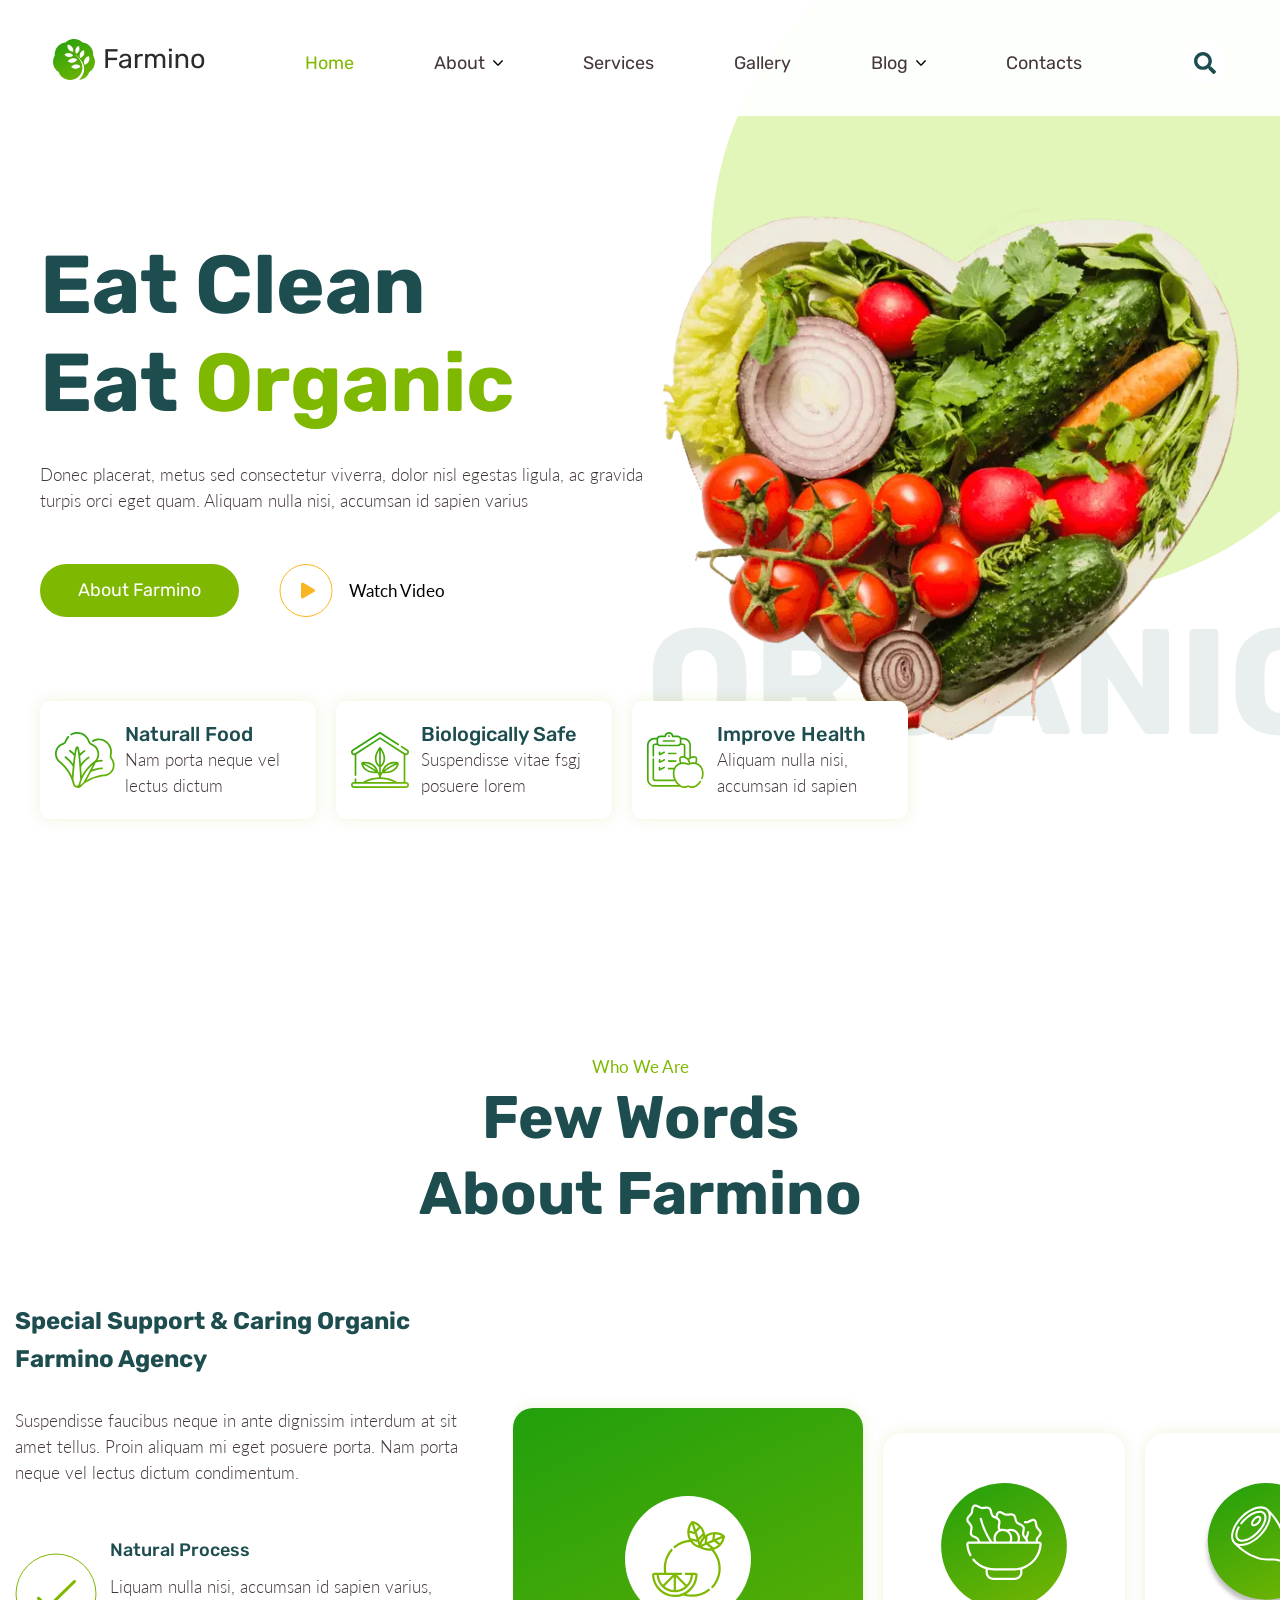
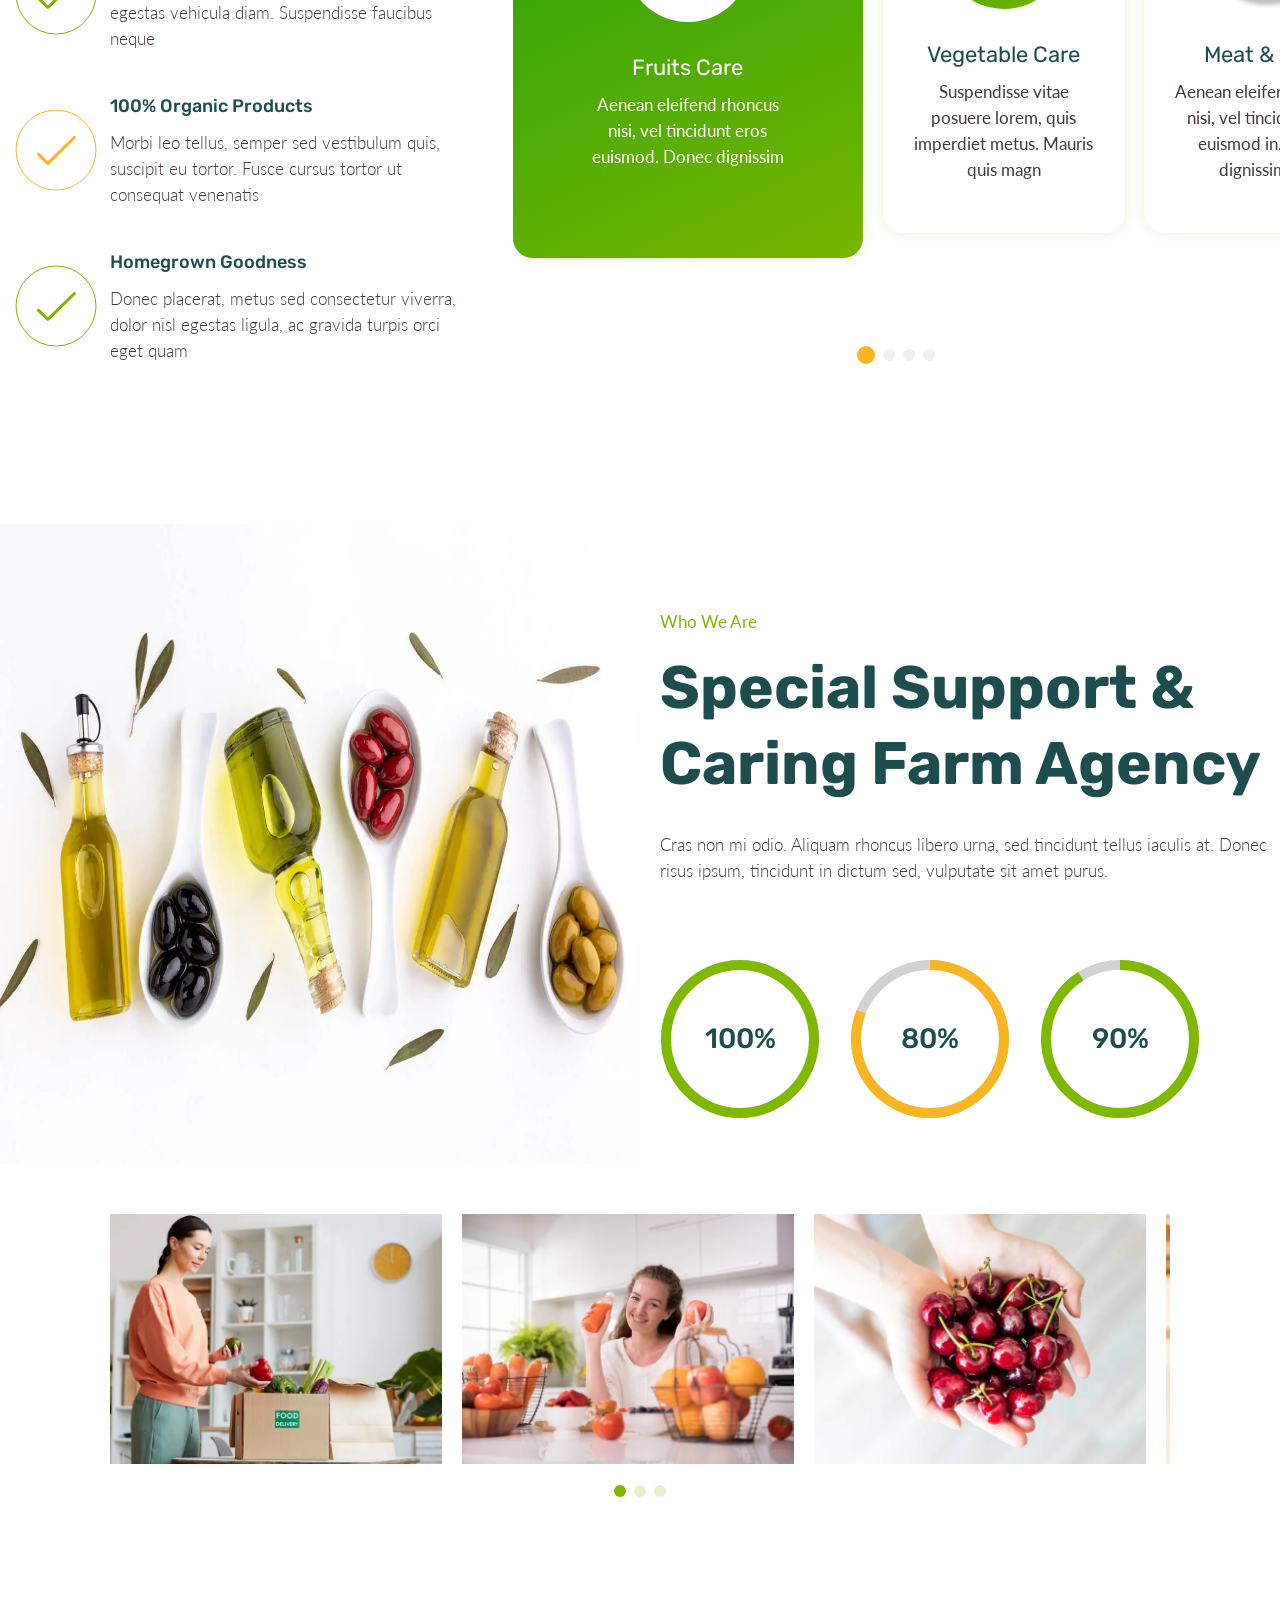
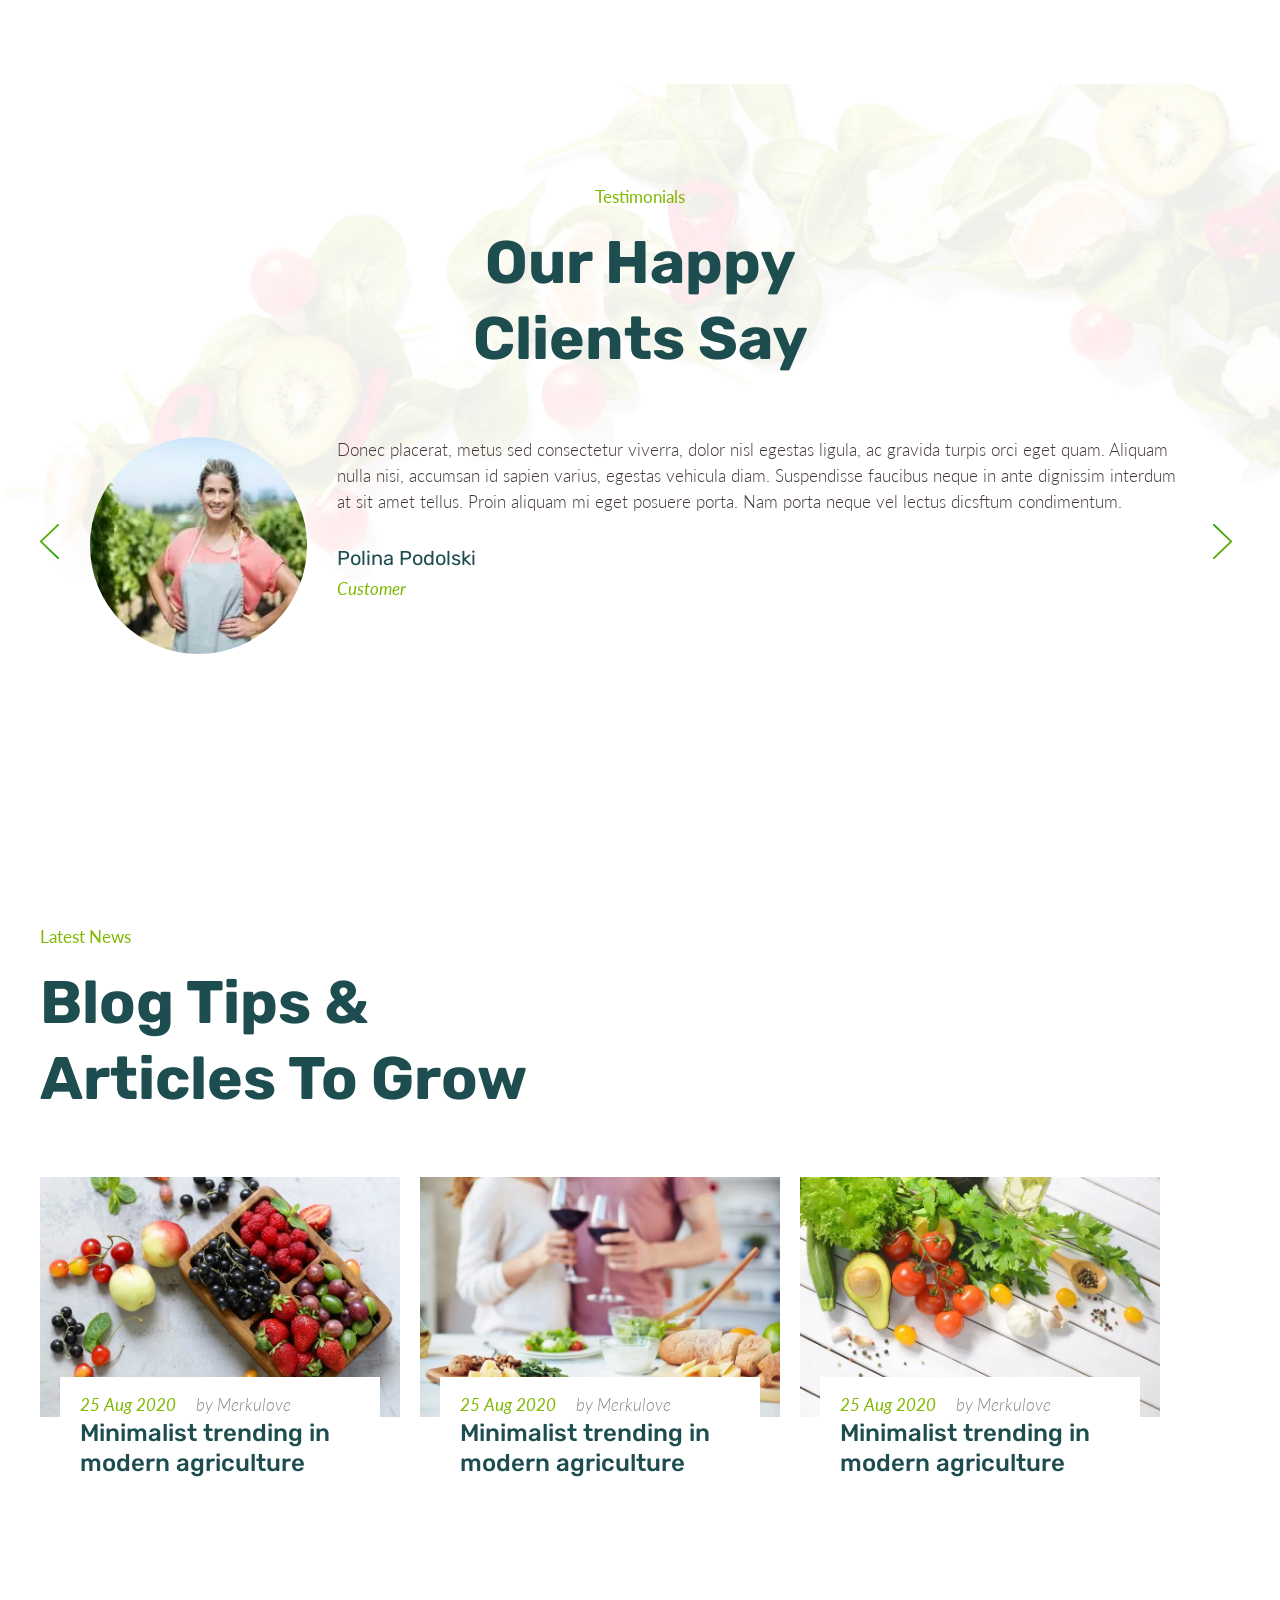
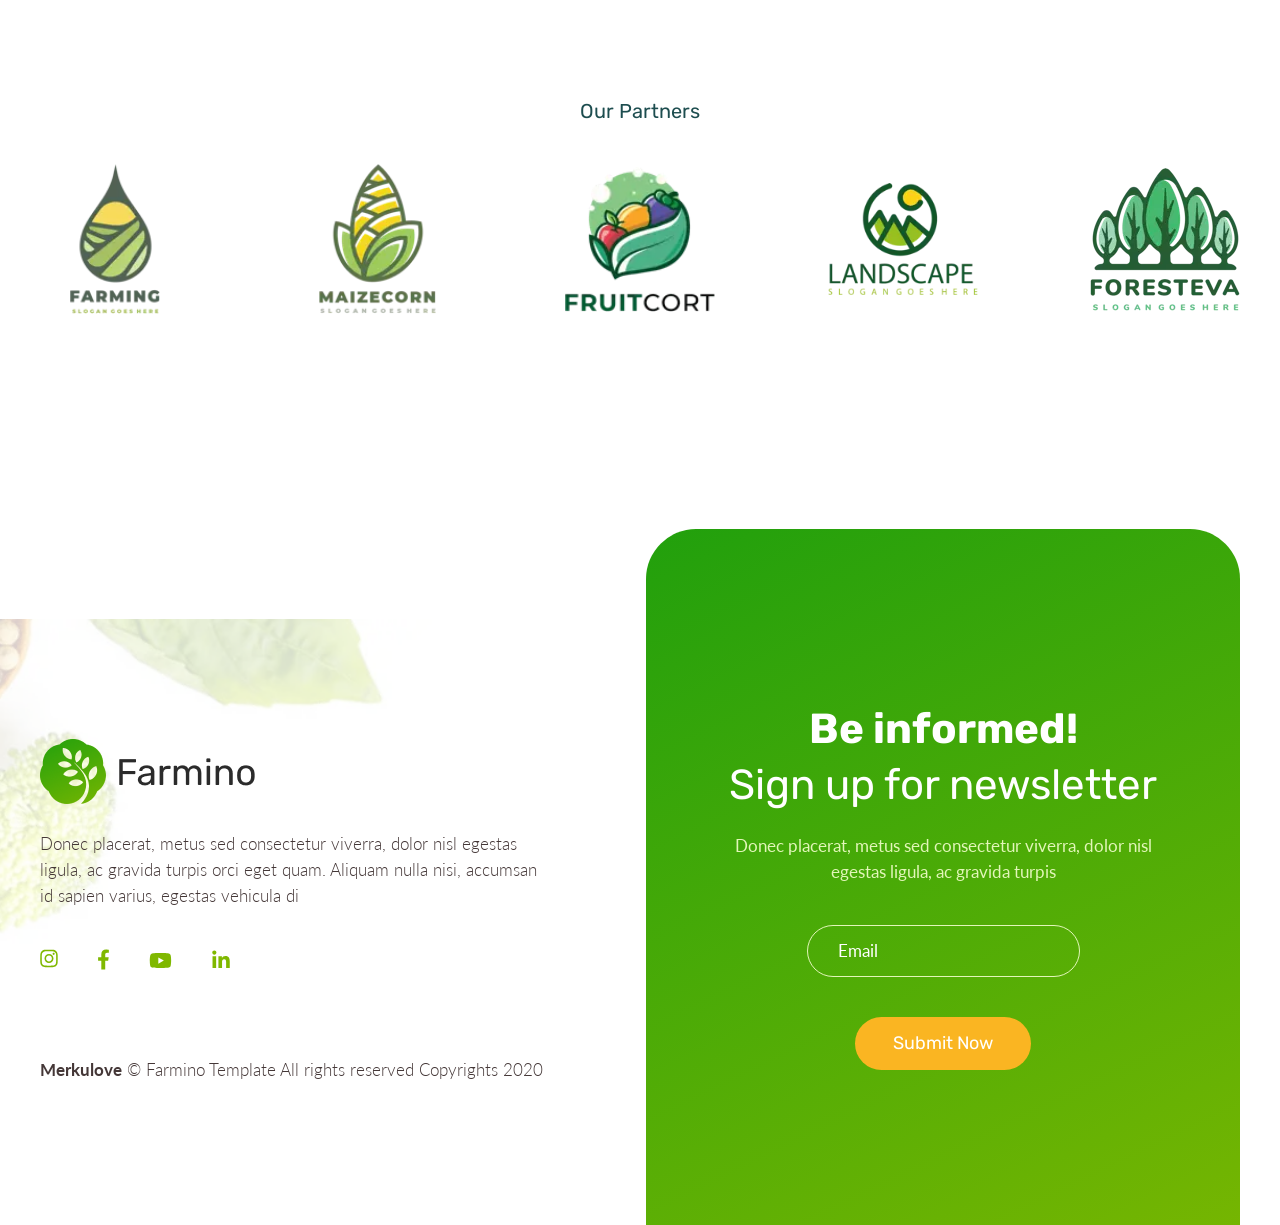
==== index.html @ 36f510b9 "Add files via upload" ====
<!DOCTYPE html><html lang="en"><head><meta charset="UTF-8"><meta name="viewport" content="width=device-width,initial-scale=1"><link rel="shortcut icon" href="img/favicon.ico" type="image/x-icon"><meta http-equiv="X-UA-Compatible" content="ie=edge"><meta name="theme-color" content="#111111"><title>Farmino</title><link rel="stylesheet" href="css/global.min.css"><link rel="stylesheet" href="css/vendor.min.css"><link rel="stylesheet" href="css/main.min.css"></head><body><div class="site-container"><header class="header"><div class="nav-fixed"><nav class="nav header__nav"><a href="#" class="header__logo logo"><img src="img/logo.png" alt=""> </a><button class="burger-menu btn-reset" id="burger-menu"><span></span> <span></span> <span></span></button><ul class="header__links header-links"><li class="header-links__item"><a href="../index.html" class="header-links__link header-links__link--current">Home</a></li><li class="header-links__item header-links__item--tab"><a href="../about-us.html" class="header-links__link">About <svg version="1.1" id="Capa_1" xmlns="http://www.w3.org/2000/svg" xmlns:xlink="http://www.w3.org/1999/xlink" x="0px" y="0px" width="451.847px" height="451.847px" viewBox="0 0 451.847 451.847" style="enable-background:new 0 0 451.847 451.847;" xml:space="preserve"><g><path d="M225.923,354.706c-8.098,0-16.195-3.092-22.369-9.263L9.27,151.157c-12.359-12.359-12.359-32.397,0-44.751
              c12.354-12.354,32.388-12.354,44.748,0l171.905,171.915l171.906-171.909c12.359-12.354,32.391-12.354,44.744,0
              c12.365,12.354,12.365,32.392,0,44.751L248.292,345.449C242.115,351.621,234.018,354.706,225.923,354.706z"/></g></svg></a><ul class="links-list links-list--about"><li class="links-list__item"><a href="../experts.html" class="links-list__link">Exprets</a></li><li class="links-list__item"><a href="../faq.html" class="links-list__link">FAQ</a></li></ul></li><li class="header-links__item"><a href="../services.html" class="header-links__link">Services</a></li><li class="header-links__item"><a href="../gallery.html" class="header-links__link">Gallery</a></li><li class="header-links__item header-links__item--tab"><a href="../news.html" class="header-links__link">Blog <svg version="1.1" id="Capa_1" xmlns="http://www.w3.org/2000/svg" xmlns:xlink="http://www.w3.org/1999/xlink" x="0px" y="0px" width="451.847px" height="451.847px" viewBox="0 0 451.847 451.847" style="enable-background:new 0 0 451.847 451.847;" xml:space="preserve"><g><path d="M225.923,354.706c-8.098,0-16.195-3.092-22.369-9.263L9.27,151.157c-12.359-12.359-12.359-32.397,0-44.751
                  c12.354-12.354,32.388-12.354,44.748,0l171.905,171.915l171.906-171.909c12.359-12.354,32.391-12.354,44.744,0
                  c12.365,12.354,12.365,32.392,0,44.751L248.292,345.449C242.115,351.621,234.018,354.706,225.923,354.706z"/></g></svg></a><ul class="links-list links-list--blog"><li class="links-list__item"><a href="../single.html" class="links-list__link">Single</a></li></ul></li><li class="header-links__item"><a href="../contacts.html" class="header-links__link">Contacts</a></li></ul><button class="header__search btn-reset"></button></nav></div></header><div class="header__container container"><div class="header__content header-content"><div class="header-content__info"><h1 class="header-content__title">Eat Clean Eat <span>Organic</span></h1><p class="header-content__text">Donec placerat, metus sed consectetur viverra, dolor nisl egestas ligula, ac gravida turpis orci eget quam. Aliquam nulla nisi, accumsan id sapien varius</p><div class="header-content__btns"><a href="#" class="header-content__about btn">About Farmino</a> <button class="header-content__watch btn-reset">Watch Video</button></div></div><img src="img/header-img.webp" alt="" class="header-content__img"></div><div class="header__cards header-cards"><article class="header-cards__card header-card header-card--first"><div class="header-card__text"><h4 class="header-card__title">Naturall Food</h4><p class="header-card__descr">Nam porta neque vel lectus dictum</p></div></article><article class="header-cards__card header-card header-card--second"><div class="header-card__text"><h4 class="header-card__title">Biologically Safe</h4><p class="header-card__descr">Suspendisse vitae fsgj posuere lorem</p></div></article><article class="header-cards__card header-card header-card--third"><div class="header-card__text"><h4 class="header-card__title">Improve Health</h4><p class="header-card__descr">Aliquam nulla nisi, accumsan id sapien</p></div></article></div></div><div class="about-main"><h5 class="about-main__pre-title small-title">Who We Are</h5><h3 class="about-main__title big-title">Few Words About Farmino</h3><div class="about-main__container"><div class="about-main__inner"><div class="about-main__info about-info"><h3 class="about-info__title">Special Support & Caring Organic Farmino Agency</h3><p class="about-info__text">Suspendisse faucibus neque in ante dignissim interdum at sit amet tellus. Proin aliquam mi eget posuere porta. Nam porta neque vel lectus dictum condimentum.</p><div class="about-main__items"><div class="about-main__item about-item"><h5 class="about-item__title">Natural Process</h5><p class="about-item__text">Liquam nulla nisi, accumsan id sapien varius, egestas vehicula diam. Suspendisse faucibus neque</p></div><div class="about-main__item about-item about-item--orange"><h5 class="about-item__title">100% Organic Products</h5><p class="about-item__text">Morbi leo tellus, semper sed vestibulum quis, suscipit eu tortor. Fusce cursus tortor ut consequat venenatis</p></div><div class="about-main__item about-item"><h5 class="about-item__title">Homegrown Goodness</h5><p class="about-item__text">Donec placerat, metus sed consectetur viverra, dolor nisl egestas ligula, ac gravida turpis orci eget quam</p></div></div></div><div class="about-main__slider about-slider"><div class="about-main__slider-container swiper-wrapper"><div class="about-slider__item swiper-slide"><img src="img/about-slider-1.svg" alt="" class="about-slider__img"><h3 class="about-slider__title">Fruits Care</h3><p class="about-slider__text">Aenean eleifend rhoncus nisi, vel tincidunt eros euismod. Donec dignissim</p></div><div class="about-slider__item swiper-slide"><img src="img/about-slider-2.svg" alt="" class="about-slider__img"><h3 class="about-slider__title">Vegetable Care</h3><p class="about-slider__text">Suspendisse vitae posuere lorem, quis imperdiet metus. Mauris quis magn</p></div><div class="about-slider__item swiper-slide"><img src="img/about-slider-3.svg" alt="" class="about-slider__img"><h3 class="about-slider__title">Meat & Milks</h3><p class="about-slider__text">Aenean eleifend rhoncus nisi, vel tincidunt eros euismod in. Donec dignissim ma</p></div><div class="about-slider__item swiper-slide"><img src="img/about-slider-1.svg" alt="" class="about-slider__img"><h3 class="about-slider__title">Fruits Care</h3><p class="about-slider__text">Aenean eleifend rhoncus nisi, vel tincidunt eros euismod. Donec dignissim</p></div><div class="about-slider__item swiper-slide"><img src="img/about-slider-2.svg" alt="" class="about-slider__img"><h3 class="about-slider__title">Vegetable Care</h3><p class="about-slider__text">Suspendisse vitae posuere lorem, quis imperdiet metus. Mauris quis magn</p></div><div class="about-slider__item swiper-slide"><img src="img/about-slider-3.svg" alt="" class="about-slider__img"><h3 class="about-slider__title">Meat & Milks</h3><p class="about-slider__text">Aenean eleifend rhoncus nisi, vel tincidunt eros euismod in. Donec dignissim ma</p></div></div><div class="about-slider__pagination swiper-pagination"></div></div></div></div></div><div class="choose"><div class="choose__container"><img src="img/choose-banner.webp" alt="" class="choose__banner"><div class="choose__info choose-info"><h5 class="choose-info__pre-title small-title">Who We Are</h5><h2 class="choose-info__title big-title">Special Support & Caring Farm Agency</h2><p class="choose-info__text">Cras non mi odio. Aliquam rhoncus libero urna, sed tincidunt tellus iaculis at. Donec risus ipsum, tincidunt in dictum sed, vulputate sit amet purus.</p><div class="choose-info__items"><div class="choose-info__item choose-item choose-item--first"><div class="progress"><svg class="progress-circle" width="200px" height="200px" xmlns="http://www.w3.org/2000/svg"><circle class="progress-circle-back" cx="80" cy="80" r="74"></circle><circle class="progress-circle-prog" cx="80" cy="80" r="74"></circle></svg><div class="progress-text" data-progress="0">100%</div></div></div><div class="choose-info__item choose-item choose-item--second"><div class="progress"><svg class="progress-circle" width="200px" height="200px" xmlns="http://www.w3.org/2000/svg"><circle class="progress-circle-back" cx="80" cy="80" r="74"></circle><circle class="progress-circle-prog" cx="80" cy="80" r="74"></circle></svg><div class="progress-text" data-progress="0">80%</div></div></div><div class="choose-info__item choose-item choose-item--third"><div class="progress"><svg class="progress-circle" width="200px" height="200px" xmlns="http://www.w3.org/2000/svg"><circle class="progress-circle-back" cx="80" cy="80" r="74"></circle><circle class="progress-circle-prog" cx="80" cy="80" r="74"></circle></svg><div class="progress-text" data-progress="0">90%</div></div></div></div></div></div><div class="choose__slider choose-slider"><div class="choose-slider__container"><div class="choose-slider__items swiper-wrapper"><div class="choose-slider__item choose-slide swiper-slide"><img src="img/choose-slider-1.webp" alt=""></div><div class="choose-slider__item choose-slide swiper-slide"><img src="img/choose-slider-2.webp" alt=""></div><div class="choose-slider__item choose-slide swiper-slide"><img src="img/choose-slider-3.webp" alt=""></div><div class="choose-slider__item choose-slide swiper-slide"><img src="img/choose-slider-4.webp" alt=""></div><div class="choose-slider__item choose-slide swiper-slide"><img src="img/choose-slider-5.webp" alt=""></div><div class="choose-slider__item choose-slide swiper-slide"><img src="img/choose-slider-6.webp" alt=""></div><div class="choose-slider__item choose-slide swiper-slide"><img src="img/choose-slider-7.webp" alt=""></div></div><div class="choose-slider__pag swiper-pagination"></div></div></div></div><div class="testimonials"><div class="container testimonials__container"><h5 class="testimonials__pre-title small-title">Testimonials</h5><h2 class="testimonials__title big-title">Our Happy Clients Say</h2><div class="testimonials__wrapper"><div class="testimonials__slider testimonials-slider"><div class="testimonials-slider__container swiper-wrapper"><div class="testimonials-slider__slide testimonials-slide swiper-slide"><img src="img/testimonials-slider-1.png" alt="girl-1" class="testimonials-slide__img"><div class="testmonials-slide__info"><p class="testimonials-slide__text">Donec placerat, metus sed consectetur viverra, dolor nisl egestas ligula, ac gravida turpis orci eget quam. Aliquam nulla nisi, accumsan id sapien varius, egestas vehicula diam. Suspendisse faucibus neque in ante dignissim interdum at sit amet tellus. Proin aliquam mi eget posuere porta. Nam porta neque vel lectus dicsftum condimentum.</p><h4 class="testimonials-slide__name">Polina Podolski</h4><span class="testimonials-slide__role">Customer</span></div></div><div class="testimonials-slider__slide testimonials-slide swiper-slide"><img src="img/testimonials-slider-2.png" alt="girl-2" class="testimonials-slide__img"><div class="testmonials-slide__info"><p class="testimonials-slide__text">Donec placerat, metus sed consectetur viverra, dolor nisl egestas ligula, ac gravida turpis orci eget quam. Aliquam nulla nisi, accumsan id sapien varius, egestas vehicula diam. Suspendisse faucibus neque in ante dignissim interdum at sit amet tellus. Proin aliquam mi eget posuere porta. Nam porta neque vel lectus dicsftum condimentum.</p><h4 class="testimonials-slide__name">Carrie Bredshaw</h4><span class="testimonials-slide__role">Client</span></div></div><div class="testimonials-slider__slide testimonials-slide swiper-slide"><img src="img/testimonials-slider-3.png" alt="girl-3" class="testimonials-slide__img"><div class="testmonials-slide__info"><p class="testimonials-slide__text">Donec placerat, metus sed consectetur viverra, dolor nisl egestas ligula, ac gravida turpis orci eget quam. Aliquam nulla nisi, accumsan id sapien varius, egestas vehicula diam. Suspendisse faucibus neque in ante dignissim interdum at sit amet tellus. Proin aliquam mi eget posuere porta. Nam porta neque vel lectus dicsftum condimentum.</p><h4 class="testimonials-slide__name">Samantha Jones</h4><span class="testimonials-slide__role">Customer</span></div></div></div></div><div class="testimonials-slider__btn testimonials-slider__btn--prev swiper-button-prev"></div><div class="testimonials-slider__btn testimonials-slider__btn--next swiper-button-next"></div></div></div></div><div class="news"><div class="container news__container"><h5 class="news__pre-title small-title">Latest News</h5><h2 class="news__title big-title">Blog Tips & Articles To Grow</h2><div class="news__slider"><div class="news__slider-slie news-slide"><img src="img/news-slider-1.png" alt="" class="news-slide__img"><div class="news-slide__info"><div class="news-slide__top"><date class="news-slide__date">25 Aug 2020</date><span class="news-slide__author">by Merkulove</span></div><h3 class="news-slide__title">Minimalist trending in modern agriculture</h3></div></div><div class="news__slider-slie news-slide"><img src="img/news-slider-2.png" alt="" class="news-slide__img"><div class="news-slide__info"><div class="news-slide__top"><date class="news-slide__date">25 Aug 2020</date><span class="news-slide__author">by Merkulove</span></div><h3 class="news-slide__title">Minimalist trending in modern agriculture</h3></div></div><div class="news__slider-slie news-slide"><img src="img/news-slider-3.png" alt="" class="news-slide__img"><div class="news-slide__info"><div class="news-slide__top"><date class="news-slide__date">25 Aug 2020</date><span class="news-slide__author">by Merkulove</span></div><h3 class="news-slide__title">Minimalist trending in modern agriculture</h3></div></div></div></div></div><div class="partners"><h3 class="partners__title">Our Partners</h3><div class="container partners__container"><a href="#" class="partners__partner partners__partner--first"></a> <a href="#" class="partners__partner partners__partner--second"></a> <a href="#" class="partners__partner partners__partner--third"></a> <a href="#" class="partners__partner partners__partner--fourth"></a> <a href="#" class="partners__partner partners__partner--fifth"></a></div></div><footer class="footer"><div class="container footer__container"><div class="footer__inner"><div class="footer__info"><a href="#" class="footer__logo logo"><img src="img/footer-logo.png" alt=""></a><p class="footer__text">Donec placerat, metus sed consectetur viverra, dolor nisl egestas ligula, ac gravida turpis orci eget quam. Aliquam nulla nisi, accumsan id sapien varius, egestas vehicula di</p><ul class="footer__socials socials-list"><li class="socials-list__item"><a href="#" class="socials-list__link socials-list__link--inst"><svg width="18" height="19" viewBox="0 0 18 19" fill="none" xmlns="http://www.w3.org/2000/svg"><path d="M9 5.00781C6.5 5.00781 4.50781 7.03906 4.50781 9.5C4.50781 12 6.5 13.9922 9 13.9922C11.4609 13.9922 13.4922 12 13.4922 9.5C13.4922 7.03906 11.4609 5.00781 9 5.00781ZM9 12.4297C7.39844 12.4297 6.07031 11.1406 6.07031 9.5C6.07031 7.89844 7.35938 6.60938 9 6.60938C10.6016 6.60938 11.8906 7.89844 11.8906 9.5C11.8906 11.1406 10.6016 12.4297 9 12.4297ZM14.7031 4.85156C14.7031 4.26562 14.2344 3.79688 13.6484 3.79688C13.0625 3.79688 12.5938 4.26562 12.5938 4.85156C12.5938 5.4375 13.0625 5.90625 13.6484 5.90625C14.2344 5.90625 14.7031 5.4375 14.7031 4.85156ZM17.6719 5.90625C17.5938 4.5 17.2812 3.25 16.2656 2.23438C15.25 1.21875 14 0.90625 12.5938 0.828125C11.1484 0.75 6.8125 0.75 5.36719 0.828125C3.96094 0.90625 2.75 1.21875 1.69531 2.23438C0.679688 3.25 0.367188 4.5 0.289062 5.90625C0.210938 7.35156 0.210938 11.6875 0.289062 13.1328C0.367188 14.5391 0.679688 15.75 1.69531 16.8047C2.75 17.8203 3.96094 18.1328 5.36719 18.2109C6.8125 18.2891 11.1484 18.2891 12.5938 18.2109C14 18.1328 15.25 17.8203 16.2656 16.8047C17.2812 15.75 17.5938 14.5391 17.6719 13.1328C17.75 11.6875 17.75 7.35156 17.6719 5.90625ZM15.7969 14.6562C15.5234 15.4375 14.8984 16.0234 14.1562 16.3359C12.9844 16.8047 10.25 16.6875 9 16.6875C7.71094 16.6875 4.97656 16.8047 3.84375 16.3359C3.0625 16.0234 2.47656 15.4375 2.16406 14.6562C1.69531 13.5234 1.8125 10.7891 1.8125 9.5C1.8125 8.25 1.69531 5.51562 2.16406 4.34375C2.47656 3.60156 3.0625 3.01562 3.84375 2.70312C4.97656 2.23438 7.71094 2.35156 9 2.35156C10.25 2.35156 12.9844 2.23438 14.1562 2.70312C14.8984 2.97656 15.4844 3.60156 15.7969 4.34375C16.2656 5.51562 16.1484 8.25 16.1484 9.5C16.1484 10.7891 16.2656 13.5234 15.7969 14.6562Z" fill="#7FB800"/></svg></a></li><li class="socials-list__item"><a href="#" class="socials-list__link socials-list__link--fb"><svg width="11" height="21" viewBox="0 0 11 21" fill="none" xmlns="http://www.w3.org/2000/svg"><path d="M10.1484 11.75L10.6953 8.15625H7.21875V5.8125C7.21875 4.79688 7.6875 3.85938 9.25 3.85938H10.8516V0.773438C10.8516 0.773438 9.40625 0.5 8.03906 0.5C5.1875 0.5 3.3125 2.25781 3.3125 5.38281V8.15625H0.109375V11.75H3.3125V20.5H7.21875V11.75H10.1484Z" fill="#7FB800"/></svg></a></li><li class="socials-list__item"><a href="#" class="socials-list__link socials-list__link--yt"><svg width="23" height="15" viewBox="0 0 23 15" fill="none" xmlns="http://www.w3.org/2000/svg"><path d="M21.6953 2.38281C21.4609 1.44531 20.7188 0.703125 19.8203 0.46875C18.1406 0 11.5 0 11.5 0C11.5 0 4.82031 0 3.14062 0.46875C2.24219 0.703125 1.5 1.44531 1.26562 2.38281C0.796875 4.02344 0.796875 7.53906 0.796875 7.53906C0.796875 7.53906 0.796875 11.0156 1.26562 12.6953C1.5 13.6328 2.24219 14.3359 3.14062 14.5703C4.82031 15 11.5 15 11.5 15C11.5 15 18.1406 15 19.8203 14.5703C20.7188 14.3359 21.4609 13.6328 21.6953 12.6953C22.1641 11.0156 22.1641 7.53906 22.1641 7.53906C22.1641 7.53906 22.1641 4.02344 21.6953 2.38281ZM9.3125 10.7031V4.375L14.8594 7.53906L9.3125 10.7031Z" fill="#7FB800"/></svg></a></li><li class="socials-list__item"><a href="#" class="socials-list__link socials-list__link--in"><svg width="18" height="18" viewBox="0 0 18 18" fill="none" xmlns="http://www.w3.org/2000/svg"><path d="M4.15625 18V6.32031H0.523438V18H4.15625ZM2.32031 4.75781C3.49219 4.75781 4.42969 3.78125 4.42969 2.60938C4.42969 1.47656 3.49219 0.539062 2.32031 0.539062C1.1875 0.539062 0.25 1.47656 0.25 2.60938C0.25 3.78125 1.1875 4.75781 2.32031 4.75781ZM17.7109 18H17.75V11.5938C17.75 8.46875 17.0469 6.04688 13.375 6.04688C11.6172 6.04688 10.4453 7.02344 9.9375 7.92188H9.89844V6.32031H6.42188V18H10.0547V12.2188C10.0547 10.6953 10.3281 9.25 12.2031 9.25C14.0781 9.25 14.1172 10.9688 14.1172 12.3359V18H17.7109Z" fill="#7FB800"/></svg></a></li></ul><p class="footer__copyright"><span>Merkulove</span> © Farmino Template All rights reserved Copyrights 2020</p></div><div class="footer__newsletter footer-newsletter"><h3 class="footer-newsletter__title">Be informed!<br><span>Sign up for newsletter</span></h3><p class="footer-newsletter__text">Donec placerat, metus sed consectetur viverra, dolor nisl egestas ligula, ac gravida turpis</p><form action="#" class="footer-newsletter__form newsletter-form"><input type="text" name="email" class="newsletter-form__input" placeholder="Email"> <button type="submit" class="newsletter-form__btn btn-reset btn">Submit Now</button></form></div></div></div></footer></div><script src="js/main.js"></script></body></html>
---- css/global.min.css ----
@import url(https://fonts.googleapis.com/css2?family=Lato:wght@300;400&family=Rubik:wght@400;500;700&display=swap);html{box-sizing:border-box}*,::after,::before{box-sizing:inherit}body{margin:0;font-family:Lato,sans-serif;background-color:var(--color-white);font-weight:300;font-size:17px;line-height:26px;color:#443737}h1,h2,h3,h4,h5,h6,p{margin:0}img{max-width:100%}a{text-decoration:none;color:inherit}ul{list-style:none;padding:0;margin:0}.is-outer{position:relative!important;left:-9999px!important}.site-container{overflow:hidden}.is-hidden{display:none!important}.for-mobile{display:none}@media (max-width:768px){.for-mobile{display:block}}.error{border:2px solid #ff4019!important}.btn-reset{border:none;background:0 0;padding:0;cursor:pointer}.container{margin:0 auto;padding:0 15px;max-width:1230px}.js-focus-visible :focus:not(.focus-visible){outline:0}.small-title{font-weight:400;font-size:17px;line-height:26px;color:#7fb800}.big-title{font-family:Rubik,sans-serif;font-weight:700;font-size:60px;line-height:76px;color:#1d4d4f}.btn{display:inline-block;font-family:Rubik,sans-serif;font-weight:400;font-size:18px;line-height:21px;color:#fff;background:#7fb800;border-radius:29px;padding:16px 38px;transition:box-shadow .3s,background-color .3s}.btn:hover{background-color:#3a9118;transition:box-shadow .3s,background-color .3s;box-shadow:linear-gradient(334.24deg,#7fb800 -9.84%,#0f9b0f 121.28%)}.date{font-family:Lato;font-style:italic;font-weight:400;font-size:17px;line-height:26px;color:#7fb800}.author{font-family:Lato;font-style:italic;font-weight:400;font-size:17px;line-height:26px;color:#888}
---- css/main.min.css ----
@font-face{font-family:swiper-icons;src:url('data:application/font-woff;charset=utf-8;base64, [base64]//wADZ2x5ZgAAAywAAADMAAAD2MHtryVoZWFkAAABbAAAADAAAAA2E2+eoWhoZWEAAAGcAAAAHwAAACQC9gDzaG10eAAAAigAAAAZAAAArgJkABFsb2NhAAAC0AAAAFoAAABaFQAUGG1heHAAAAG8AAAAHwAAACAAcABAbmFtZQAAA/gAAAE5AAACXvFdBwlwb3N0AAAFNAAAAGIAAACE5s74hXjaY2BkYGAAYpf5Hu/j+W2+MnAzMYDAzaX6QjD6/4//Bxj5GA8AuRwMYGkAPywL13jaY2BkYGA88P8Agx4j+/8fQDYfA1AEBWgDAIB2BOoAeNpjYGRgYNBh4GdgYgABEMnIABJzYNADCQAACWgAsQB42mNgYfzCOIGBlYGB0YcxjYGBwR1Kf2WQZGhhYGBiYGVmgAFGBiQQkOaawtDAoMBQxXjg/wEGPcYDDA4wNUA2CCgwsAAAO4EL6gAAeNpj2M0gyAACqxgGNWBkZ2D4/wMA+xkDdgAAAHjaY2BgYGaAYBkGRgYQiAHyGMF8FgYHIM3DwMHABGQrMOgyWDLEM1T9/w8UBfEMgLzE////P/5//f/V/xv+r4eaAAeMbAxwIUYmIMHEgKYAYjUcsDAwsLKxc3BycfPw8jEQA/[base64]/uznmfPFBNODM2K7MTQ45YEAZqGP81AmGGcF3iPqOop0r1SPTaTbVkfUe4HXj97wYE+yNwWYxwWu4v1ugWHgo3S1XdZEVqWM7ET0cfnLGxWfkgR42o2PvWrDMBSFj/IHLaF0zKjRgdiVMwScNRAoWUoH78Y2icB/yIY09An6AH2Bdu/UB+yxopYshQiEvnvu0dURgDt8QeC8PDw7Fpji3fEA4z/PEJ6YOB5hKh4dj3EvXhxPqH/SKUY3rJ7srZ4FZnh1PMAtPhwP6fl2PMJMPDgeQ4rY8YT6Gzao0eAEA409DuggmTnFnOcSCiEiLMgxCiTI6Cq5DZUd3Qmp10vO0LaLTd2cjN4fOumlc7lUYbSQcZFkutRG7g6JKZKy0RmdLY680CDnEJ+UMkpFFe1RN7nxdVpXrC4aTtnaurOnYercZg2YVmLN/d/gczfEimrE/fs/bOuq29Zmn8tloORaXgZgGa78yO9/cnXm2BpaGvq25Dv9S4E9+5SIc9PqupJKhYFSSl47+Qcr1mYNAAAAeNptw0cKwkAAAMDZJA8Q7OUJvkLsPfZ6zFVERPy8qHh2YER+3i/BP83vIBLLySsoKimrqKqpa2hp6+jq6RsYGhmbmJqZSy0sraxtbO3sHRydnEMU4uR6yx7JJXveP7WrDycAAAAAAAH//wACeNpjYGRgYOABYhkgZgJCZgZNBkYGLQZtIJsFLMYAAAw3ALgAeNolizEKgDAQBCchRbC2sFER0YD6qVQiBCv/H9ezGI6Z5XBAw8CBK/m5iQQVauVbXLnOrMZv2oLdKFa8Pjuru2hJzGabmOSLzNMzvutpB3N42mNgZGBg4GKQYzBhYMxJLMlj4GBgAYow/P/PAJJhLM6sSoWKfWCAAwDAjgbRAAB42mNgYGBkAIIbCZo5IPrmUn0hGA0AO8EFTQAA') format('woff');font-weight:400;font-style:normal}:root{--swiper-theme-color:#007aff;--swiper-navigation-size:44px}.swiper-container{margin-left:auto;margin-right:auto;position:relative;overflow:hidden;list-style:none;padding:0;z-index:1}.swiper-container-vertical>.swiper-wrapper{flex-direction:column}.swiper-wrapper{position:relative;width:100%;height:100%;z-index:1;display:flex;transition-property:transform;box-sizing:content-box}.swiper-container-android .swiper-slide,.swiper-wrapper{transform:translate3d(0,0,0)}.swiper-container-multirow>.swiper-wrapper{flex-wrap:wrap}.swiper-container-multirow-column>.swiper-wrapper{flex-wrap:wrap;flex-direction:column}.swiper-container-free-mode>.swiper-wrapper{transition-timing-function:ease-out;margin:0 auto}.swiper-container-pointer-events{touch-action:pan-y}.swiper-container-pointer-events.swiper-container-vertical{touch-action:pan-x}.swiper-slide{flex-shrink:0;width:100%;height:100%;position:relative;transition-property:transform}.swiper-slide-invisible-blank{visibility:hidden}.swiper-container-autoheight,.swiper-container-autoheight .swiper-slide{height:auto}.swiper-container-autoheight .swiper-wrapper{align-items:flex-start;transition-property:transform,height}.swiper-container-3d{perspective:1200px}.swiper-container-3d .swiper-cube-shadow,.swiper-container-3d .swiper-slide,.swiper-container-3d .swiper-slide-shadow-bottom,.swiper-container-3d .swiper-slide-shadow-left,.swiper-container-3d .swiper-slide-shadow-right,.swiper-container-3d .swiper-slide-shadow-top,.swiper-container-3d .swiper-wrapper{transform-style:preserve-3d}.swiper-container-3d .swiper-slide-shadow-bottom,.swiper-container-3d .swiper-slide-shadow-left,.swiper-container-3d .swiper-slide-shadow-right,.swiper-container-3d .swiper-slide-shadow-top{position:absolute;left:0;top:0;width:100%;height:100%;pointer-events:none;z-index:10}.swiper-container-3d .swiper-slide-shadow-left{background-image:linear-gradient(to left,rgba(0,0,0,.5),rgba(0,0,0,0))}.swiper-container-3d .swiper-slide-shadow-right{background-image:linear-gradient(to right,rgba(0,0,0,.5),rgba(0,0,0,0))}.swiper-container-3d .swiper-slide-shadow-top{background-image:linear-gradient(to top,rgba(0,0,0,.5),rgba(0,0,0,0))}.swiper-container-3d .swiper-slide-shadow-bottom{background-image:linear-gradient(to bottom,rgba(0,0,0,.5),rgba(0,0,0,0))}.swiper-container-css-mode>.swiper-wrapper{overflow:auto;scrollbar-width:none;-ms-overflow-style:none}.swiper-container-css-mode>.swiper-wrapper::-webkit-scrollbar{display:none}.swiper-container-css-mode>.swiper-wrapper>.swiper-slide{scroll-snap-align:start start}.swiper-container-horizontal.swiper-container-css-mode>.swiper-wrapper{scroll-snap-type:x mandatory}.swiper-container-vertical.swiper-container-css-mode>.swiper-wrapper{scroll-snap-type:y mandatory}.swiper-button-next,.swiper-button-prev{position:absolute;top:50%;width:calc(var(--swiper-navigation-size)/ 44 * 27);height:var(--swiper-navigation-size);margin-top:calc(-1 * var(--swiper-navigation-size)/ 2);z-index:10;cursor:pointer;display:flex;align-items:center;justify-content:center;color:var(--swiper-navigation-color,var(--swiper-theme-color))}.swiper-button-next.swiper-button-disabled,.swiper-button-prev.swiper-button-disabled{opacity:.35;cursor:auto;pointer-events:none}.swiper-button-next:after,.swiper-button-prev:after{font-family:swiper-icons;font-size:var(--swiper-navigation-size);text-transform:none!important;letter-spacing:0;text-transform:none;font-variant:initial;line-height:1}.swiper-button-prev,.swiper-container-rtl .swiper-button-next{left:10px;right:auto}.swiper-button-prev:after,.swiper-container-rtl .swiper-button-next:after{content:'prev'}.swiper-button-next,.swiper-container-rtl .swiper-button-prev{right:10px;left:auto}.swiper-button-next:after,.swiper-container-rtl .swiper-button-prev:after{content:'next'}.swiper-button-next.swiper-button-white,.swiper-button-prev.swiper-button-white{--swiper-navigation-color:#ffffff}.swiper-button-next.swiper-button-black,.swiper-button-prev.swiper-button-black{--swiper-navigation-color:#000000}.swiper-button-lock{display:none}.swiper-pagination{position:absolute;text-align:center;transition:opacity .3s;transform:translate3d(0,0,0);z-index:10}.swiper-pagination.swiper-pagination-hidden{opacity:0}.swiper-container-horizontal>.swiper-pagination-bullets,.swiper-pagination-custom,.swiper-pagination-fraction{bottom:10px;left:0;width:100%}.swiper-pagination-bullets-dynamic{overflow:hidden;font-size:0}.swiper-pagination-bullets-dynamic .swiper-pagination-bullet{transform:scale(.33);position:relative}.swiper-pagination-bullets-dynamic .swiper-pagination-bullet-active,.swiper-pagination-bullets-dynamic .swiper-pagination-bullet-active-main{transform:scale(1)}.swiper-pagination-bullets-dynamic .swiper-pagination-bullet-active-prev{transform:scale(.66)}.swiper-pagination-bullets-dynamic .swiper-pagination-bullet-active-prev-prev{transform:scale(.33)}.swiper-pagination-bullets-dynamic .swiper-pagination-bullet-active-next{transform:scale(.66)}.swiper-pagination-bullets-dynamic .swiper-pagination-bullet-active-next-next{transform:scale(.33)}.swiper-pagination-bullet{width:8px;height:8px;display:inline-block;border-radius:50%;background:#000;opacity:.2}button.swiper-pagination-bullet{border:none;margin:0;padding:0;box-shadow:none;-webkit-appearance:none;-moz-appearance:none;appearance:none}.swiper-pagination-clickable .swiper-pagination-bullet{cursor:pointer}.swiper-pagination-bullet-active{opacity:1;background:var(--swiper-pagination-color,var(--swiper-theme-color))}.swiper-container-vertical>.swiper-pagination-bullets{right:10px;top:50%;transform:translate3d(0,-50%,0)}.swiper-container-vertical>.swiper-pagination-bullets .swiper-pagination-bullet{margin:6px 0;display:block}.swiper-container-vertical>.swiper-pagination-bullets.swiper-pagination-bullets-dynamic{top:50%;transform:translateY(-50%);width:8px}.swiper-container-vertical>.swiper-pagination-bullets.swiper-pagination-bullets-dynamic .swiper-pagination-bullet{display:inline-block;transition:transform .2s,top .2s}.swiper-container-horizontal>.swiper-pagination-bullets .swiper-pagination-bullet{margin:0 4px}.swiper-container-horizontal>.swiper-pagination-bullets.swiper-pagination-bullets-dynamic{left:50%;transform:translateX(-50%);white-space:nowrap}.swiper-container-horizontal>.swiper-pagination-bullets.swiper-pagination-bullets-dynamic .swiper-pagination-bullet{transition:transform .2s,left .2s}.swiper-container-horizontal.swiper-container-rtl>.swiper-pagination-bullets-dynamic .swiper-pagination-bullet{transition:transform .2s,right .2s}.swiper-pagination-progressbar{background:rgba(0,0,0,.25);position:absolute}.swiper-pagination-progressbar .swiper-pagination-progressbar-fill{background:var(--swiper-pagination-color,var(--swiper-theme-color));position:absolute;left:0;top:0;width:100%;height:100%;transform:scale(0);transform-origin:left top}.swiper-container-rtl .swiper-pagination-progressbar .swiper-pagination-progressbar-fill{transform-origin:right top}.swiper-container-horizontal>.swiper-pagination-progressbar,.swiper-container-vertical>.swiper-pagination-progressbar.swiper-pagination-progressbar-opposite{width:100%;height:4px;left:0;top:0}.swiper-container-horizontal>.swiper-pagination-progressbar.swiper-pagination-progressbar-opposite,.swiper-container-vertical>.swiper-pagination-progressbar{width:4px;height:100%;left:0;top:0}.swiper-pagination-white{--swiper-pagination-color:#ffffff}.swiper-pagination-black{--swiper-pagination-color:#000000}.swiper-pagination-lock{display:none}.swiper-scrollbar{border-radius:10px;position:relative;-ms-touch-action:none;background:rgba(0,0,0,.1)}.swiper-container-horizontal>.swiper-scrollbar{position:absolute;left:1%;bottom:3px;z-index:50;height:5px;width:98%}.swiper-container-vertical>.swiper-scrollbar{position:absolute;right:3px;top:1%;z-index:50;width:5px;height:98%}.swiper-scrollbar-drag{height:100%;width:100%;position:relative;background:rgba(0,0,0,.5);border-radius:10px;left:0;top:0}.swiper-scrollbar-cursor-drag{cursor:move}.swiper-scrollbar-lock{display:none}.swiper-zoom-container{width:100%;height:100%;display:flex;justify-content:center;align-items:center;text-align:center}.swiper-zoom-container>canvas,.swiper-zoom-container>img,.swiper-zoom-container>svg{max-width:100%;max-height:100%;object-fit:contain}.swiper-slide-zoomed{cursor:move}.swiper-lazy-preloader{width:42px;height:42px;position:absolute;left:50%;top:50%;margin-left:-21px;margin-top:-21px;z-index:10;transform-origin:50%;animation:1s linear infinite swiper-preloader-spin;box-sizing:border-box;border:4px solid var(--swiper-preloader-color,var(--swiper-theme-color));border-radius:50%;border-top-color:transparent}.swiper-lazy-preloader-white{--swiper-preloader-color:#fff}.swiper-lazy-preloader-black{--swiper-preloader-color:#000}@keyframes swiper-preloader-spin{100%{transform:rotate(360deg)}}.swiper-container .swiper-notification{position:absolute;left:0;top:0;pointer-events:none;opacity:0;z-index:-1000}.swiper-container-fade.swiper-container-free-mode .swiper-slide{transition-timing-function:ease-out}.swiper-container-fade .swiper-slide{pointer-events:none;transition-property:opacity}.swiper-container-fade .swiper-slide .swiper-slide{pointer-events:none}.swiper-container-fade .swiper-slide-active,.swiper-container-fade .swiper-slide-active .swiper-slide-active{pointer-events:auto}.swiper-container-cube{overflow:visible}.swiper-container-cube .swiper-slide{pointer-events:none;-webkit-backface-visibility:hidden;backface-visibility:hidden;z-index:1;visibility:hidden;transform-origin:0 0;width:100%;height:100%}.swiper-container-cube .swiper-slide .swiper-slide{pointer-events:none}.swiper-container-cube.swiper-container-rtl .swiper-slide{transform-origin:100% 0}.swiper-container-cube .swiper-slide-active,.swiper-container-cube .swiper-slide-active .swiper-slide-active{pointer-events:auto}.swiper-container-cube .swiper-slide-active,.swiper-container-cube .swiper-slide-next,.swiper-container-cube .swiper-slide-next+.swiper-slide,.swiper-container-cube .swiper-slide-prev{pointer-events:auto;visibility:visible}.swiper-container-cube .swiper-slide-shadow-bottom,.swiper-container-cube .swiper-slide-shadow-left,.swiper-container-cube .swiper-slide-shadow-right,.swiper-container-cube .swiper-slide-shadow-top{z-index:0;-webkit-backface-visibility:hidden;backface-visibility:hidden}.swiper-container-cube .swiper-cube-shadow{position:absolute;left:0;bottom:0;width:100%;height:100%;opacity:.6;z-index:0}.swiper-container-cube .swiper-cube-shadow:before{content:'';background:#000;position:absolute;left:0;top:0;bottom:0;right:0;-webkit-filter:blur(50px);filter:blur(50px)}.swiper-container-flip{overflow:visible}.swiper-container-flip .swiper-slide{pointer-events:none;-webkit-backface-visibility:hidden;backface-visibility:hidden;z-index:1}.swiper-container-flip .swiper-slide .swiper-slide{pointer-events:none}.swiper-container-flip .swiper-slide-active,.swiper-container-flip .swiper-slide-active .swiper-slide-active{pointer-events:auto}.swiper-container-flip .swiper-slide-shadow-bottom,.swiper-container-flip .swiper-slide-shadow-left,.swiper-container-flip .swiper-slide-shadow-right,.swiper-container-flip .swiper-slide-shadow-top{z-index:0;-webkit-backface-visibility:hidden;backface-visibility:hidden}body{background:url(../img/header-bg.png) top right no-repeat}.header{padding-bottom:120px}.header__container{margin-bottom:170px}@media (max-width:600px){.header__container{margin-bottom:80px}}.header__nav{display:flex;justify-content:space-between;align-items:center;height:46px;max-width:1175px;margin:0 auto;position:relative}.header__links{display:flex}@media (max-width:1200px){.header{padding-bottom:0}.header__nav{flex-direction:column;height:unset}.header__logo{margin-bottom:20px}.header__links{margin-bottom:10px}}@media (max-width:860px){body{background:0 0}.header__links{flex-direction:column;width:100%;position:absolute;top:105%;background-color:#fff;opacity:0;visibility:hidden;transition:opacity .5s,visibility .5s}.header__search{display:none}}.header__links.open{opacity:1;visibility:visible;transition:opacity .5s,visibility .5s}.header__search{width:46px;height:46px;border-radius:50%;background-color:#fff;position:relative;transition:box-shadow .3s,background-color .3s}.header__search:hover{box-shadow:0 3px 15px rgba(127,184,0,.2);background-color:#7fb800;transition:box-shadow .3s,background-color .3s}.header__search::after{content:"";background:url(../img/search-btn.svg) center/cover no-repeat;position:absolute;top:50%;left:50%;width:22px;height:23px;transform:translate(-50%,-50%)}.header__content{margin-top:86px;display:flex}@media (max-width:1000px){.header__content{margin-top:40px}}@media (max-width:860px){.header__content{margin-top:10px;flex-direction:column}.header__cards{flex-wrap:wrap}}@media (max-width:420px){.header__content{margin-top:0}}.header__cards{display:flex;transform:translateY(-65px)}.burger-menu{width:55px;padding:10px;border-radius:5px;transition:background-color .3s;display:none}.burger-menu:hover{background-color:#7fb800;transition:background-color .3s}.burger-menu:hover span{background-color:#fff;transition:background-color .3s}.burger-menu span{display:block;width:100%;height:4px;background-color:#adb5bd;border-radius:10px;transition:background-color .3s}.burger-menu span:not(:last-child){margin-bottom:7px}.nav-fixed{position:fixed;top:0;left:0;width:100%;padding:40px 15px 30px;background-color:rgba(255,255,255,.93);z-index:100}@media (max-width:1200px){.header__cards{transform:translateY(0)}.nav-fixed{position:static;padding:30px 15px 15px}}.header-links__item:not(:last-child){margin-right:40px}.header-links__item--tab{position:relative}@media (max-width:860px){.burger-menu{display:block}.header-links__item:not(:last-child){margin-right:0}.header-links__item{align-self:center}.header-links__item--tab ul{position:static;max-height:0;transition:.3s}.header-links__item--tab.open ul{max-height:100vh;transition:.3s;visibility:visible;opacity:1}}@media (min-width:860px){.header-links__item--tab:hover ul{transition:opacity .3s;visibility:visible;opacity:1}}.header-links__link{font-family:Rubik,sans-serif;font-weight:400;font-size:18px;line-height:21px;transition:transform .3s,color .3s;padding:10px 20px;display:flex;align-items:center}.header-links__link--current{color:#7fb800}.header-links__link svg{margin-left:8px;width:10px;height:16px;transform:fill .3s}.header-links__link:hover{transition:transform .3s,color .3s;color:#7fb800;transform:scale(1.1)}.header-links__link:hover svg{transform:fill .3s;fill:#7fb800}.header-content__title{color:#1d4d4f;font-weight:700;font-size:82px;line-height:98px;font-family:Rubik,sans-serif;max-width:500px;margin:0 0 30px}@media (max-width:860px){.header-links__link{display:inline-flex;text-align:center}.header-content__title{max-width:unset}}.header-content__title span{color:#7fb800}.header-content__text{max-width:670px;margin-bottom:50px}@media (max-width:1200px){.header-content__title{font-size:62px;line-height:72px}.header-content__text{max-width:570px}}.header-content__btns{display:flex;margin-bottom:80px}@media (max-width:860px){.header-content__text{max-width:unset}.header-content__btns{flex-direction:column;max-width:400px;margin:0 auto 80px}}@media (max-width:420px){.header-content__title{font-size:42px;line-height:52px}.header-content__btns{margin-bottom:40px}}.header-content__about{display:inline-block;margin-right:40px}.header-content__watch{padding-left:70px;background-image:url(../img/play-btn.svg);background-repeat:no-repeat;background-position:left}@media (max-width:1000px){.header-content__watch{padding:10px 0 10px 70px}}.header-content__info{margin-top:30px}.header-content__img{-o-object-fit:cover;object-fit:cover;height:560px}@media (max-width:1200px){.header-content__img{height:460px}}@media (max-width:860px){.header-content__about{margin-right:0;margin-bottom:30px}.header-content__watch{padding:70px 20px 20px;background-position:top center}.header-content__info{order:1;text-align:center}.header-content__img{-o-object-fit:contain;object-fit:contain;height:360px;order:0}}.header-card{max-width:280px;background-color:#fff;box-shadow:0 0 15px rgba(127,184,0,.15);border-radius:10px;padding:20px 30px 20px 85px;background-repeat:no-repeat;background-position:15px center}.header-card--first{background-image:url(../img/header-card-1.svg)}.header-card--second{background-image:url(../img/header-card-2.svg)}.header-card--third{background-image:url(../img/header-card-3.svg)}.header-card:not(:last-child){margin-right:20px}.header-card__title{font-family:Rubik,sans-serif;font-weight:500;font-size:20px;line-height:26px;color:#1d4d4f}@media (max-width:860px){.header-card{text-align:center;max-width:unset;width:100%;background-position:top 20px center;padding:100px 30px 30px}.header-card:not(:last-child){margin-right:0;margin-bottom:20px}.header-card__title{margin-bottom:20px}}.header-card__descr{max-width:161px}@media (max-width:860px){.header-card__descr{max-width:unset}}.links-list{max-width:160px;background-color:rgba(255,255,255,.93)}.links-list--about{position:absolute;top:100%;left:0;visibility:hidden;opacity:0;transition:opacity .3s}.links-list--blog{visibility:hidden;opacity:0;position:absolute;top:100%;left:0;transition:opacity .3s}.links-list__item{background-color:#fff;transition:background-color .3s;padding:10px 20px;display:block}.links-list__item:hover{background-color:#7fb800;transition:background-color .3s}.links-list__item:hover .links-list__link{color:#fff}.links-list__link{font-family:Rubik,sans-serif;font-weight:400;font-size:18px;line-height:21px;transition:transform .3s,color .3s;display:inline-block}.about-main{margin-bottom:160px}@media (max-width:600px){.about-main{margin-bottom:80px}}.about-main__container{padding-left:370px}@media (max-width:1600px){.about-main__container{padding-left:15px}}.about-main__pre-title{text-align:center}.about-main__title{text-align:center;margin:0 auto 70px;max-width:480px}@media (max-width:420px){.about-main__pre-title{padding:0 15px}.about-main__title{padding:0 15px;font-size:48px;line-height:62px;margin-bottom:30px}}.about-main__inner{display:flex;justify-content:space-between}@media (max-width:1200px){.about-main__container{padding:0 15px}.about-main__inner{justify-content:space-around}}.about-main__slider{overflow:hidden;position:relative}@media (max-width:1000px){.about-main__inner{flex-direction:column}.about-main__slider{max-width:350px!important;margin:0 auto}}@media (max-width:420px){.about-main__slider{max-width:290px!important}}.about-main__slider-container{display:flex;align-items:center;max-width:1000px}@media (max-width:1200px){.about-main__slider-container{max-width:350px}}@media (max-width:1000px){.about-main__slider-container{max-width:420px!important;width:100%!important;padding-bottom:30px}}.about-info{margin-right:45px;max-width:590px}@media (max-width:1200px){.about-info{margin-right:20px}}@media (max-width:1000px){.about-info{margin:0 auto 50px}}.about-info__title{font-family:Rubik,sans-serif;font-weight:700;font-size:24px;line-height:38px;color:#1d4d4f;max-width:420px;margin-bottom:30px}.about-info__text{max-width:590px;margin-bottom:50px}.about-item{max-width:575px;padding-left:95px;background-image:url(../img/checkmark-green.svg);background-repeat:no-repeat;background-position:0 center}.about-item--orange{background-image:url(../img/checkmark-orange.svg)}@media (max-width:420px){.about-item{padding-left:0;padding-top:105px;background-position:top center;text-align:center}}.about-item__title{font-family:Rubik,sans-serif;font-weight:500;font-size:18px;line-height:28px;color:#1d4d4f;margin-bottom:10px}.about-item:not(:last-child){margin-bottom:40px}.about-slider{display:flex;align-items:center;max-width:1000px}.about-slider .swiper-slide-active{padding:88px 70px;background:linear-gradient(334.24deg,#7fb800 -9.84%,#0f9b0f 121.28%);width:350px!important;height:450px}.about-slider .swiper-slide-active .about-slider__text,.about-slider .swiper-slide-active .about-slider__title{color:#fff}.about-slider__pagination{display:flex;align-items:center;justify-content:center;bottom:0!important}.about-slider__pagination .swiper-pagination-bullet{width:12px;height:12px;background:#adb5bd}.about-slider__pagination .swiper-pagination-bullet-active{width:18px;height:18px;background:#fab522}.about-slider__item{text-align:center;padding:50px 30px;box-shadow:0 0 15px rgba(127,184,0,.15);border-radius:20px;height:350px;box-sizing:border-box}@media (max-width:1400px){.about-slider__item{height:unset}}@media (max-width:1200px){.about-slider__item{max-width:unset;padding:88px 70px;background:linear-gradient(334.24deg,#7fb800 -9.84%,#0f9b0f 121.28%);width:350px!important;height:450px}.about-slider__item .about-slider__text,.about-slider__item .about-slider__title{color:#fff}}@media (max-width:420px){.about-slider__item{max-width:290px!important;padding:48px 30px!important;height:380px!important}}.about-slider__img{height:126px;width:100%;margin-bottom:25px}.about-slider__title{font-family:Rubik,sans-serif;font-weight:400;font-size:28px;line-height:36px;color:#1d4d4f;margin-bottom:10px}@media (max-width:1400px){.about-slider__title{font-size:22px;line-height:28px}}.about-slider__text{font-weight:400;max-width:230px}.banner{background:url(../img/banner-bg.webp) center/cover no-repeat;height:740px;display:flex;flex-direction:column;align-items:center;margin-bottom:125px}.banner__inner{display:flex;align-items:center}.banner__img{position:relative;z-index:10}.banner__title{color:#7fb800;font-family:Rubik,sans-serif;font-weight:700;font-size:150px;line-height:98px;text-transform:uppercase;max-width:790px;transform:translateX(-400px);position:relative;z-index:11}.banner__title span{display:inline-block;margin-top:60px;font-size:120px;line-height:98px;color:#fab522;margin-left:200px}.banner__link{transform:translateY(-180px)}.choose{margin-bottom:170px}@media (max-width:600px){.choose{margin-bottom:80px}}.choose__container{display:flex;align-items:center;margin-bottom:50px}@media (max-width:1200px){.choose__container{padding:0 15px;margin-bottom:100px}}@media (max-width:600px){.choose__container{margin-bottom:20px}.choose-info__pre-title{text-align:center}}.choose__banner{display:block;width:60%;min-height:640px;margin-right:20px}@media (max-width:1200px){.choose__banner{display:none}}.choose-info__pre-title{margin-bottom:15px}.choose-info__title{margin-bottom:30px;max-width:620px}@media (max-width:860px){.choose-info__title{font-size:48px;line-height:62px}.choose-slider{padding:0 15px}}.choose-info__text{margin-bottom:75px;max-width:700px}.choose-info__items{display:flex}@media (max-width:1200px){.choose-info{margin:0 auto}}@media (max-width:1600px){.choose__banner{width:50%}.choose-item{width:120px;height:120px}}.choose-item:not(:last-child){margin-right:70px}@media (max-width:600px){.choose-info__title{text-align:center}.choose-info__items{flex-direction:column;align-items:center}.choose-item{width:160px;height:160px}.choose-item:not(:last-child){margin-right:0;margin-bottom:20px}}.choose-item--second .progress-circle-prog{stroke:#fab522;stroke-dasharray:376 999}.choose-item--third .progress-circle-prog{stroke-dasharray:423 999}.choose-item__progress{height:24px;background-color:#7fb800}.progress{height:160px;width:160px;cursor:pointer;position:relative}.progress-circle{transform:rotate(-90deg);margin-top:-40px}.progress-circle-back{fill:none;stroke:#d2d2d2;stroke-width:10px}.progress-circle-prog{fill:none;stroke:#7fb800;stroke-width:10px;stroke-dasharray:470 999;stroke-dashoffset:0;transition:stroke-dasharray .7s linear}.progress-text{width:100%;position:absolute;top:50%;transform:translateY(-50%);text-align:center;font-family:Rubik,sans-serif;font-weight:500;font-size:28px;line-height:36px;color:#1d4d4f}.choose-slider{position:relative}.choose-slider__container{margin:0 110px;overflow:hidden;padding-bottom:50px}@media (max-width:860px){.choose-slider__container{margin:0 auto;width:332px!important}}@media (max-width:420px){.choose-slider__container{width:290px!important}}.choose-slider__items{display:flex}.choose-slider__pag .swiper-pagination-bullet{width:12px;height:12px;background:#7fb800}.choose-slide{width:332px!important;height:250px}.choose-slide img{-o-object-fit:cover;object-fit:cover;width:100%;height:100%}.testimonials{margin-bottom:170px;background:url(../img/testimonials-bg.png) 0 -100px/cover no-repeat;padding:100px 0}@media (max-width:600px){.testimonials{padding:50px 0;margin-bottom:80px}}.testimonials__pre-title{text-align:center;margin-bottom:15px}.testimonials__title{margin:0 auto 60px;text-align:center;max-width:350px}@media (max-width:420px){.choose-slide{width:290px!important}.testimonials__title{font-size:42px;line-height:52px}}.testimonials__wrapper{max-width:1220px;overflow:hidden;padding:0 50px;position:relative}.testimonials-slider{max-width:1120px;overflow:hidden}.testimonials-slider__btn{z-index:100}.testimonials-slider__btn--prev{left:0;background:url(../img/arrow-prev.svg) no-repeat}.testimonials-slider__btn--next{right:0;background:url(../img/arrow-next.svg) no-repeat}.testimonials-slider__btn::after{font-size:0}@media (max-width:600px){.testimonials__title{margin-bottom:30px}.testimonials__wrapper{padding:0 15px}.testimonials-slider__btn{display:none}.testimonials-slide{flex-direction:column;align-items:center}}.testimonials-slide{display:flex}.testimonials-slide__img{margin-right:30px;border-radius:50%;width:217px;height:217px;-o-object-fit:cover;object-fit:cover}@media (max-width:600px){.testimonials-slide__img{margin-right:0;margin-bottom:20px}.news__pre-title{text-align:center}}.testimonials-slide__text{margin-bottom:30px}.testimonials-slide__name{font-family:Rubik,sans-serif;font-weight:400;font-size:20px;line-height:26px;color:#1d4d4f;margin-bottom:5px}.testimonials-slide__role{font-weight:400;font-style:italic;color:#7fb800}.news{margin-bottom:165px}.news__pre-title{margin-bottom:15px}.news__title{max-width:500px;margin-bottom:60px}.news__slider{display:flex}@media (max-width:1200px){.news__slider{flex-wrap:wrap;justify-content:center}}.news-slide{max-width:380px;display:flex;flex-direction:column;align-items:center}.news-slide:not(:last-child){margin-right:20px}@media (max-width:860px){.testimonials-slide__img{width:160px;height:160px}.news-slide{max-width:unset;width:100%}.news-slide:not(:last-child){margin-right:0;margin-bottom:10px}}.news-slide__img{width:100%;height:240px;-o-object-fit:cover;object-fit:cover}.news-slide__info{max-width:320px;padding:15px 20px;background-color:#fff;transform:translateY(-40px)}@media (max-width:600px){.news__title{font-size:42px;line-height:52px;margin-bottom:30px;text-align:center}.news-slide__info{transform:translateY(0);padding:20px 0;align-self:start;max-width:unset}}.news-slide__date{font-weight:400;color:#7fb800;font-style:italic;margin-right:20px}.news-slide__author{color:#888;font-style:italic}.news-slide__title{max-width:280px;font-family:Rubik,sans-serif;font-weight:500;font-size:24px;line-height:30px;color:#1d4d4f}.partners{margin-bottom:305px}@media (max-width:1200px){.partners{margin-bottom:160px}}@media (max-width:600px){.news-slide__title{max-width:unset}.partners{margin-bottom:80px}}.partners__title{font-family:Rubik,sans-serif;font-weight:400;font-size:20px;line-height:26px;color:#1d4d4f;text-align:center;margin-bottom:40px}.partners__container{display:flex;justify-content:space-between}@media (max-width:1200px){.partners__container{flex-wrap:wrap}.partners__partner{margin-bottom:10px}}@media (max-width:420px){.news-slide__img{height:200px}.partners__container{justify-content:center}}.partners__partner{width:150px;height:150px;display:block;background-image:url(../img/partners-1.png);background-repeat:no-repeat;background-position:center;background-size:contain}.partners__partner--second{background-image:url(../img/partners-2.png)}.partners__partner--third{background-image:url(../img/partners-3.png)}.partners__partner--fourth{background-image:url(../img/partners-4.png)}.partners__partner--fifth{background-image:url(../img/partners-5.png)}.footer{background-image:url(../img/footer-bg.png);background-repeat:no-repeat;background-position:center;background-size:cover;min-height:606px}.footer__inner{display:flex;position:relative}.footer__container{padding-top:120px}@media (max-width:1200px){.footer{min-height:unset}.footer__container{padding-top:20px}}@media (max-width:860px){.footer__inner{flex-direction:column}.footer__container{padding-top:0}}.footer__logo{display:block;margin-bottom:20px}.footer__logo img{-o-object-fit:cover;object-fit:cover}.footer__info{margin-right:120px}@media (max-width:1200px){.footer__info{padding-top:80px;margin-right:40px}}@media (max-width:860px){.footer__info{padding-top:0;margin-right:0;margin-bottom:40px}}.footer__text{max-width:500px;margin-bottom:40px}.footer__copyright span{font-weight:700}.socials-list{display:flex;margin-bottom:80px}.socials-list__item:not(:last-child){margin-right:40px}.socials-list__link svg{transition:transform .3s}.socials-list__link:hover svg{transition:transform .3s;transform:scale(1.2)}.footer-newsletter{background:linear-gradient(334.24deg,#7fb800 -9.84%,#0f9b0f 121.28%);border-radius:50px 50px 0 0;text-align:center;padding:172px 67px;position:absolute;right:0;top:-61%}@media (max-width:1200px){.footer-newsletter{position:static;padding:80px 40px}}@media (max-width:860px){.socials-list{margin-bottom:40px}.footer-newsletter{padding:40px;max-width:400px;margin:0 auto}}.footer-newsletter__title{font-family:Rubik,sans-serif;font-weight:700;font-size:42px;line-height:56px;color:#fff;max-width:440px;margin:0 auto 20px}.footer-newsletter__title span{font-weight:400}@media (max-width:420px){.footer-newsletter{padding:20px 10px}.footer-newsletter__title{font-size:32px;line-height:42px}}.footer-newsletter__text{max-width:460px;color:#e2f6b9;font-weight:400;margin-bottom:40px}@media (max-width:860px){.footer-newsletter__text{max-width:unset}}.newsletter-form__input{border:1px solid #e2f6b9;border-radius:30px;background-color:transparent;padding:15px 30px;display:block;margin:0 auto 40px}.newsletter-form__input::-moz-placeholder{font-family:Lato,sans-serif;font-weight:400;font-size:17px;line-height:26px;color:#fff}.newsletter-form__input:-ms-input-placeholder{font-family:Lato,sans-serif;font-weight:400;font-size:17px;line-height:26px;color:#fff}.newsletter-form__input::-ms-input-placeholder{font-family:Lato,sans-serif;font-weight:400;font-size:17px;line-height:26px;color:#fff}.newsletter-form__input::placeholder{font-family:Lato,sans-serif;font-weight:400;font-size:17px;line-height:26px;color:#fff}.newsletter-form__btn{background:#fab522}.newsletter-form__btn:hover:hover{background-color:#caa43b;transition:box-shadow .3s,background-color .3s;box-shadow:0 4px 15px rgba(127,184,0,.401852)}
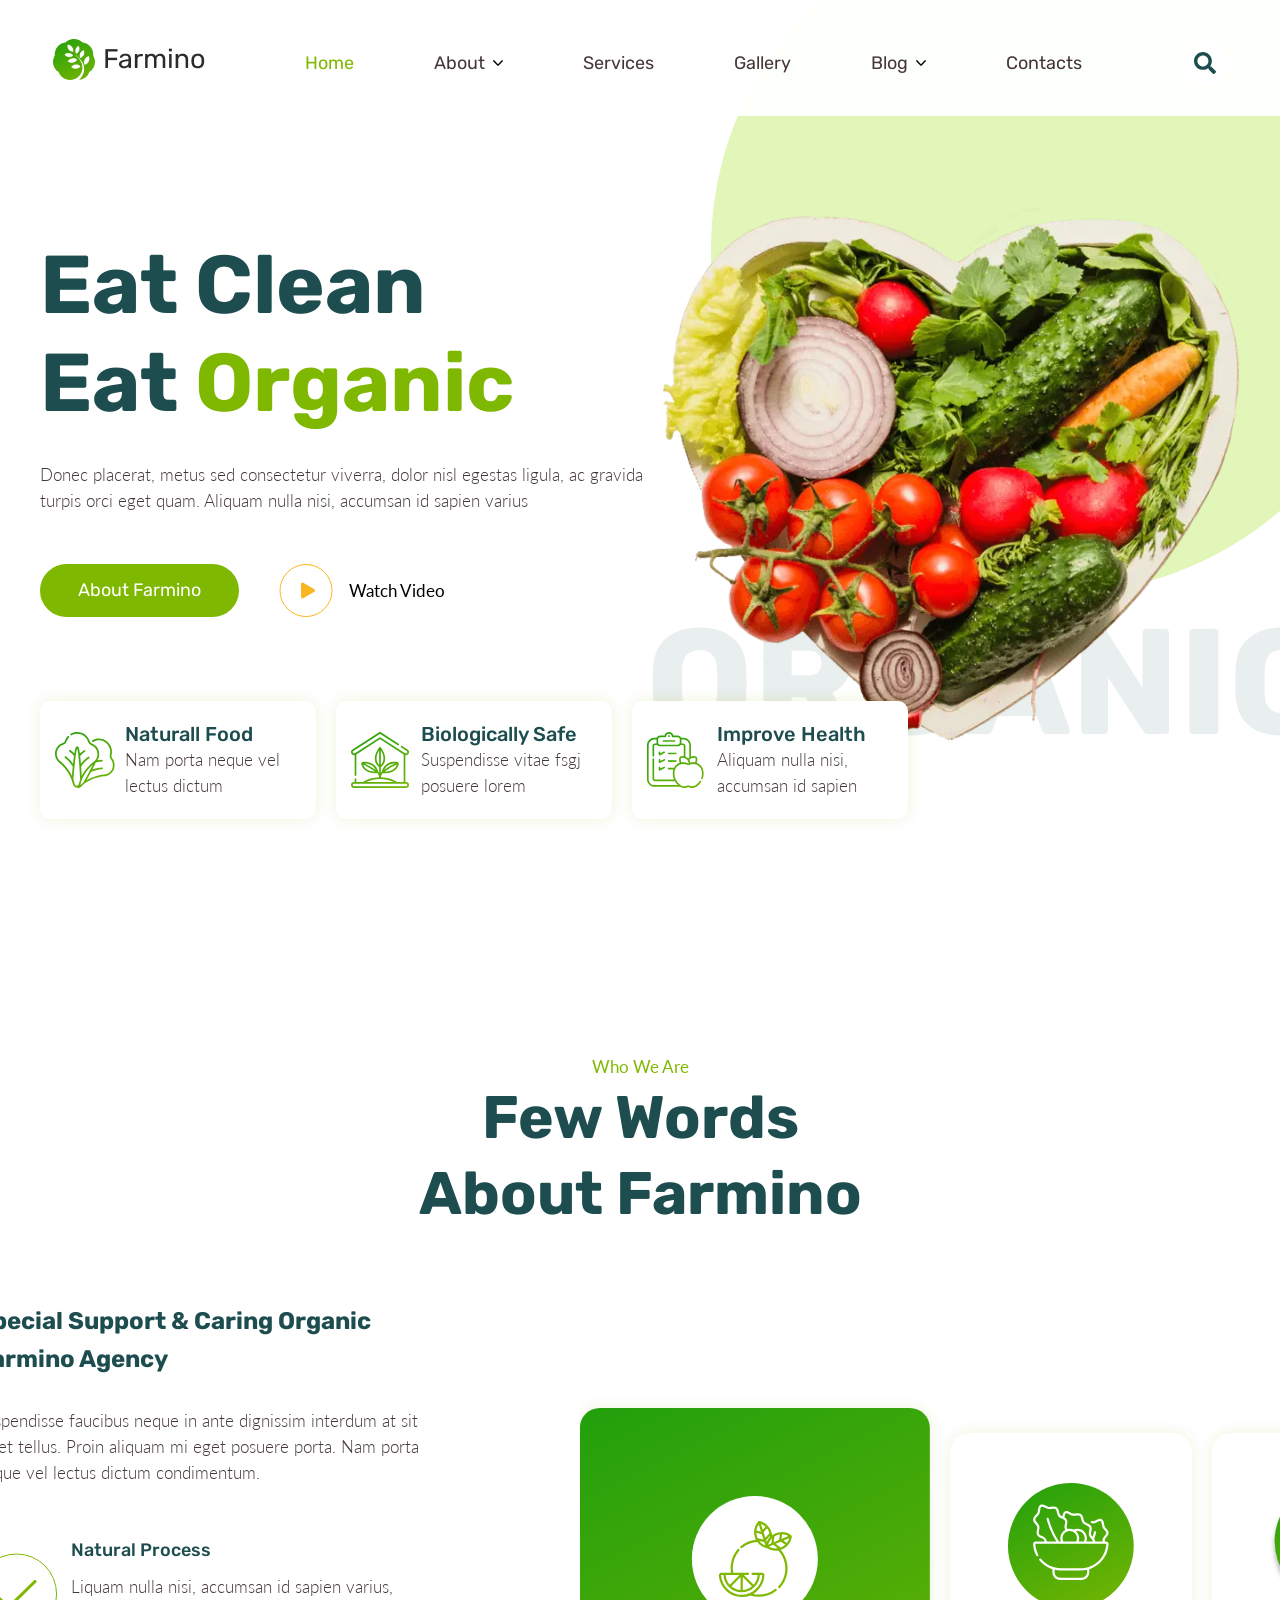
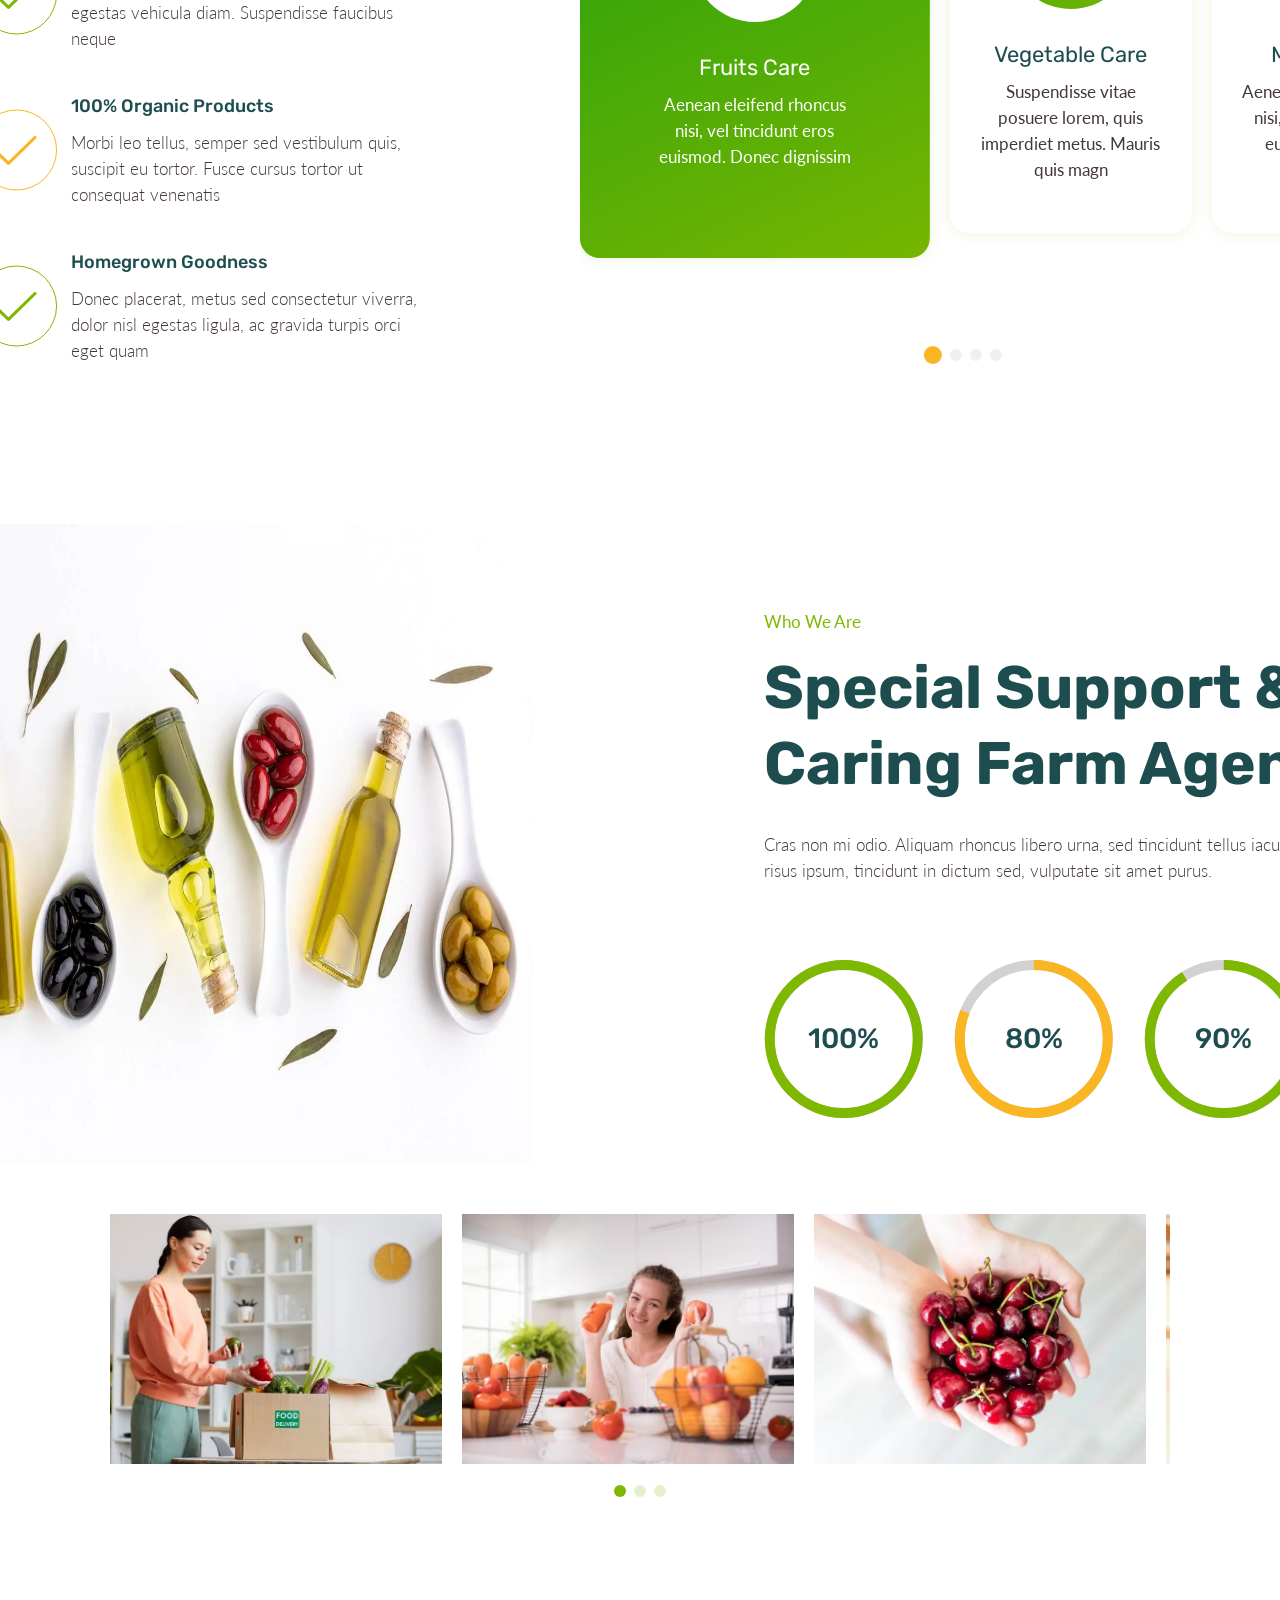
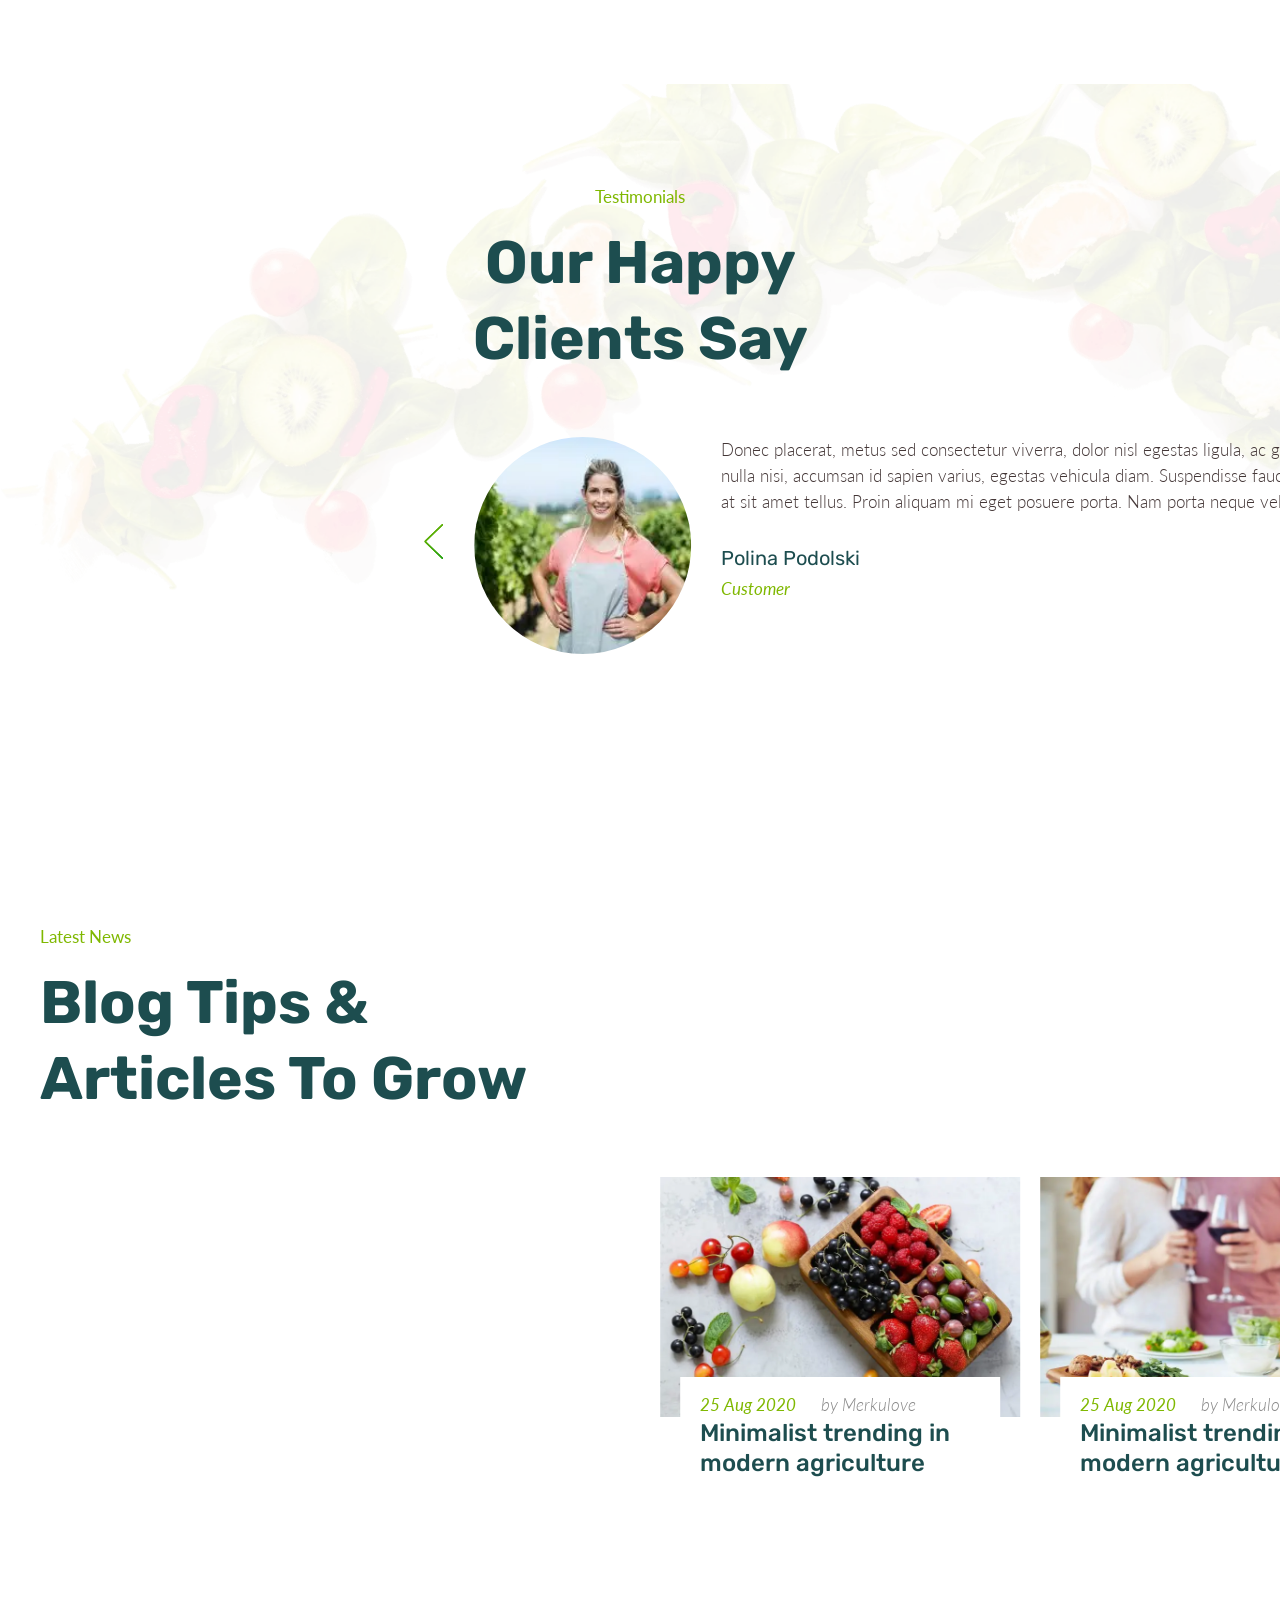
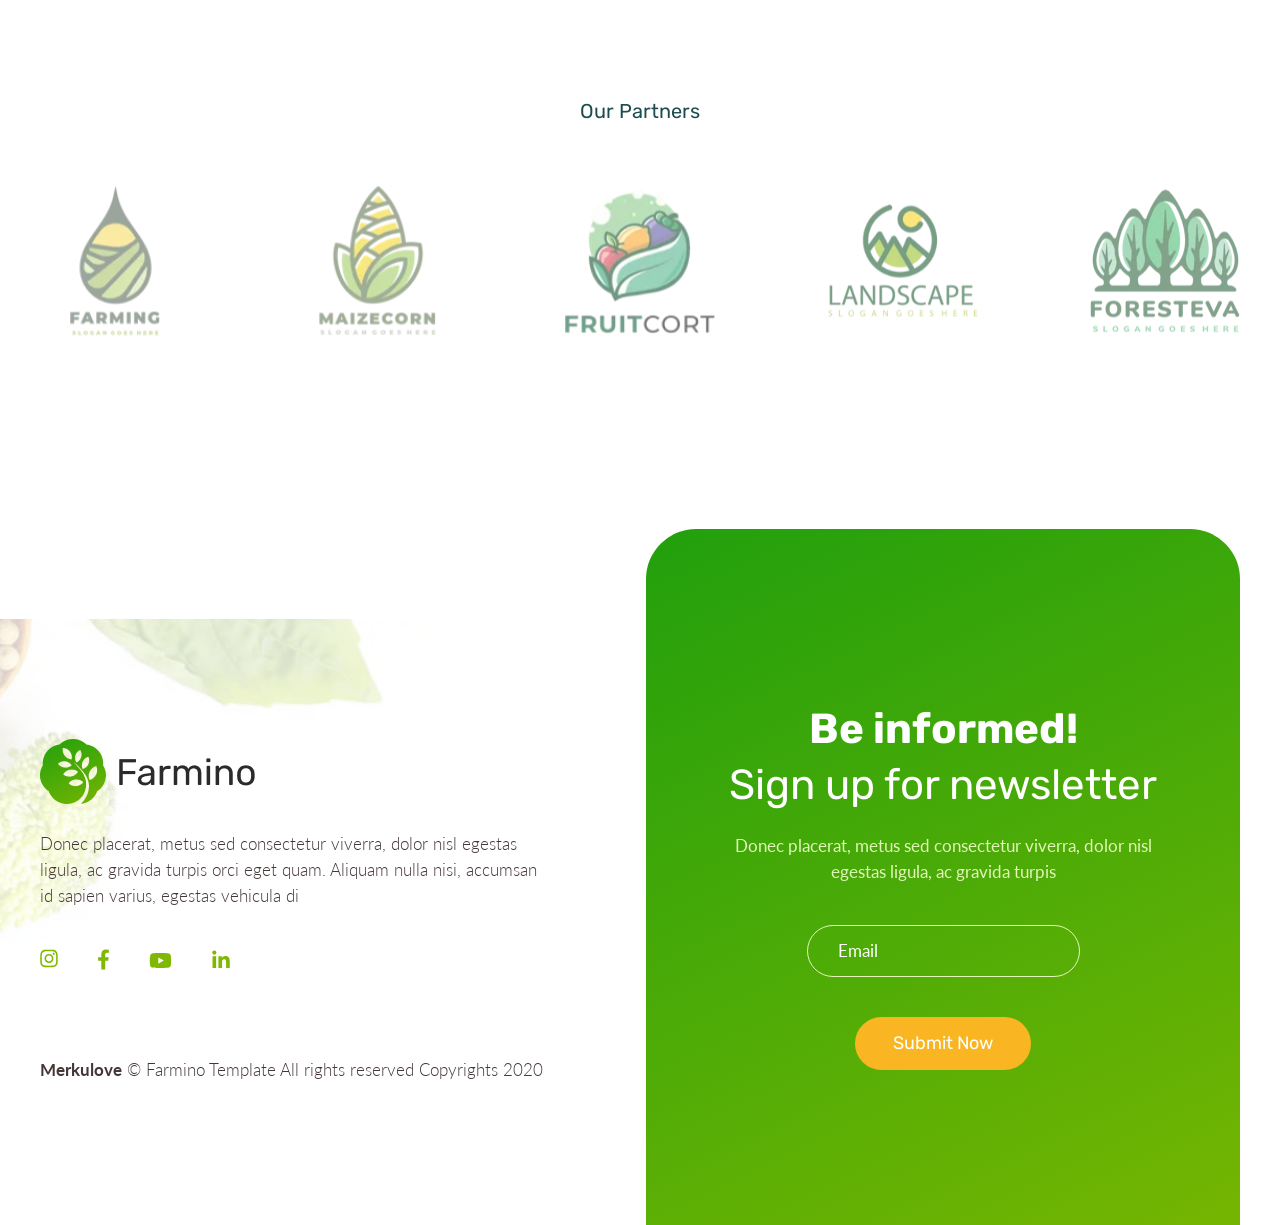
==== commit 2fcb40f6: "Add files via upload" ====
--- a/index.html
+++ b/index.html
@@ -1,5 +1,390 @@
-<!DOCTYPE html><html lang="en"><head><meta charset="UTF-8"><meta name="viewport" content="width=device-width,initial-scale=1"><link rel="shortcut icon" href="img/favicon.ico" type="image/x-icon"><meta http-equiv="X-UA-Compatible" content="ie=edge"><meta name="theme-color" content="#111111"><title>Farmino</title><link rel="stylesheet" href="css/global.min.css"><link rel="stylesheet" href="css/vendor.min.css"><link rel="stylesheet" href="css/main.min.css"></head><body><div class="site-container"><header class="header"><div class="nav-fixed"><nav class="nav header__nav"><a href="#" class="header__logo logo"><img src="img/logo.png" alt=""> </a><button class="burger-menu btn-reset" id="burger-menu"><span></span> <span></span> <span></span></button><ul class="header__links header-links"><li class="header-links__item"><a href="../index.html" class="header-links__link header-links__link--current">Home</a></li><li class="header-links__item header-links__item--tab"><a href="../about-us.html" class="header-links__link">About <svg version="1.1" id="Capa_1" xmlns="http://www.w3.org/2000/svg" xmlns:xlink="http://www.w3.org/1999/xlink" x="0px" y="0px" width="451.847px" height="451.847px" viewBox="0 0 451.847 451.847" style="enable-background:new 0 0 451.847 451.847;" xml:space="preserve"><g><path d="M225.923,354.706c-8.098,0-16.195-3.092-22.369-9.263L9.27,151.157c-12.359-12.359-12.359-32.397,0-44.751
+<!DOCTYPE html>
+<html lang="en">
+<head>
+	<meta charset="UTF-8">
+	<meta name="viewport" content="width=device-width, initial-scale=1.0">
+	<link rel="shortcut icon" href="img/favicon.ico" type="image/x-icon">
+	<meta http-equiv="X-UA-Compatible" content="ie=edge">
+	<meta name="theme-color" content="#111111">
+  <title>Farmino</title>
+  <link rel="stylesheet" href="css/global.min.css">
+  <link rel="stylesheet" href="css/vendor.min.css">
+	<link rel="stylesheet" href="css/main.min.css">
+</head>
+<body>
+	<div class="site-container">
+		<header class="header">
+  <div class="nav-fixed">
+    <nav class="nav header__nav">
+      <a href="#" class="header__logo logo">
+        <img src="img/logo.png" alt="">
+      </a>
+      <button class="burger-menu btn-reset" id="burger-menu">
+        <span></span>
+        <span></span>
+        <span></span>
+      </button>
+      <ul class="header__links header-links">
+        <li class="header-links__item"><a href="../index.html" class="header-links__link header-links__link--current">Home</a></li>
+        <li class="header-links__item header-links__item--tab">
+          <a href="../about-us.html" class="header-links__link header-links__link--trigger">
+            About 
+            <svg version="1.1" id="Capa_1" xmlns="http://www.w3.org/2000/svg" xmlns:xlink="http://www.w3.org/1999/xlink" x="0px" y="0px"
+            width="451.847px" height="451.847px" viewBox="0 0 451.847 451.847" style="enable-background:new 0 0 451.847 451.847;"
+            xml:space="preserve">
+              <g>
+              <path d="M225.923,354.706c-8.098,0-16.195-3.092-22.369-9.263L9.27,151.157c-12.359-12.359-12.359-32.397,0-44.751
               c12.354-12.354,32.388-12.354,44.748,0l171.905,171.915l171.906-171.909c12.359-12.354,32.391-12.354,44.744,0
-              c12.365,12.354,12.365,32.392,0,44.751L248.292,345.449C242.115,351.621,234.018,354.706,225.923,354.706z"/></g></svg></a><ul class="links-list links-list--about"><li class="links-list__item"><a href="../experts.html" class="links-list__link">Exprets</a></li><li class="links-list__item"><a href="../faq.html" class="links-list__link">FAQ</a></li></ul></li><li class="header-links__item"><a href="../services.html" class="header-links__link">Services</a></li><li class="header-links__item"><a href="../gallery.html" class="header-links__link">Gallery</a></li><li class="header-links__item header-links__item--tab"><a href="../news.html" class="header-links__link">Blog <svg version="1.1" id="Capa_1" xmlns="http://www.w3.org/2000/svg" xmlns:xlink="http://www.w3.org/1999/xlink" x="0px" y="0px" width="451.847px" height="451.847px" viewBox="0 0 451.847 451.847" style="enable-background:new 0 0 451.847 451.847;" xml:space="preserve"><g><path d="M225.923,354.706c-8.098,0-16.195-3.092-22.369-9.263L9.27,151.157c-12.359-12.359-12.359-32.397,0-44.751
+              c12.365,12.354,12.365,32.392,0,44.751L248.292,345.449C242.115,351.621,234.018,354.706,225.923,354.706z"/>
+              </g>
+            </svg>
+          </a>
+          <ul class="links-list links-list--about">
+            <li class="links-list__item"><a href="../experts.html" class="links-list__link">Exprets</a></li>
+            <li class="links-list__item"><a href="../faq.html" class="links-list__link">FAQ</a></li>
+          </ul>
+        </li>
+        <li class="header-links__item"><a href="../services.html" class="header-links__link">Services</a></li>
+        <li class="header-links__item"><a href="../gallery.html" class="header-links__link">Gallery</a></li>
+        <li class="header-links__item header-links__item--tab">
+          <a href="../news.html" class="header-links__link header-links__link--trigger">
+            Blog 
+            <svg version="1.1" id="Capa_1" xmlns="http://www.w3.org/2000/svg" xmlns:xlink="http://www.w3.org/1999/xlink" x="0px" y="0px"
+              width="451.847px" height="451.847px" viewBox="0 0 451.847 451.847" style="enable-background:new 0 0 451.847 451.847;"
+              xml:space="preserve">
+              <g>
+                <path d="M225.923,354.706c-8.098,0-16.195-3.092-22.369-9.263L9.27,151.157c-12.359-12.359-12.359-32.397,0-44.751
                   c12.354-12.354,32.388-12.354,44.748,0l171.905,171.915l171.906-171.909c12.359-12.354,32.391-12.354,44.744,0
-                  c12.365,12.354,12.365,32.392,0,44.751L248.292,345.449C242.115,351.621,234.018,354.706,225.923,354.706z"/></g></svg></a><ul class="links-list links-list--blog"><li class="links-list__item"><a href="../single.html" class="links-list__link">Single</a></li></ul></li><li class="header-links__item"><a href="../contacts.html" class="header-links__link">Contacts</a></li></ul><button class="header__search btn-reset"></button></nav></div></header><div class="header__container container"><div class="header__content header-content"><div class="header-content__info"><h1 class="header-content__title">Eat Clean Eat <span>Organic</span></h1><p class="header-content__text">Donec placerat, metus sed consectetur viverra, dolor nisl egestas ligula, ac gravida turpis orci eget quam. Aliquam nulla nisi, accumsan id sapien varius</p><div class="header-content__btns"><a href="#" class="header-content__about btn">About Farmino</a> <button class="header-content__watch btn-reset">Watch Video</button></div></div><img src="img/header-img.webp" alt="" class="header-content__img"></div><div class="header__cards header-cards"><article class="header-cards__card header-card header-card--first"><div class="header-card__text"><h4 class="header-card__title">Naturall Food</h4><p class="header-card__descr">Nam porta neque vel lectus dictum</p></div></article><article class="header-cards__card header-card header-card--second"><div class="header-card__text"><h4 class="header-card__title">Biologically Safe</h4><p class="header-card__descr">Suspendisse vitae fsgj posuere lorem</p></div></article><article class="header-cards__card header-card header-card--third"><div class="header-card__text"><h4 class="header-card__title">Improve Health</h4><p class="header-card__descr">Aliquam nulla nisi, accumsan id sapien</p></div></article></div></div><div class="about-main"><h5 class="about-main__pre-title small-title">Who We Are</h5><h3 class="about-main__title big-title">Few Words About Farmino</h3><div class="about-main__container"><div class="about-main__inner"><div class="about-main__info about-info"><h3 class="about-info__title">Special Support & Caring Organic Farmino Agency</h3><p class="about-info__text">Suspendisse faucibus neque in ante dignissim interdum at sit amet tellus. Proin aliquam mi eget posuere porta. Nam porta neque vel lectus dictum condimentum.</p><div class="about-main__items"><div class="about-main__item about-item"><h5 class="about-item__title">Natural Process</h5><p class="about-item__text">Liquam nulla nisi, accumsan id sapien varius, egestas vehicula diam. Suspendisse faucibus neque</p></div><div class="about-main__item about-item about-item--orange"><h5 class="about-item__title">100% Organic Products</h5><p class="about-item__text">Morbi leo tellus, semper sed vestibulum quis, suscipit eu tortor. Fusce cursus tortor ut consequat venenatis</p></div><div class="about-main__item about-item"><h5 class="about-item__title">Homegrown Goodness</h5><p class="about-item__text">Donec placerat, metus sed consectetur viverra, dolor nisl egestas ligula, ac gravida turpis orci eget quam</p></div></div></div><div class="about-main__slider about-slider"><div class="about-main__slider-container swiper-wrapper"><div class="about-slider__item swiper-slide"><img src="img/about-slider-1.svg" alt="" class="about-slider__img"><h3 class="about-slider__title">Fruits Care</h3><p class="about-slider__text">Aenean eleifend rhoncus nisi, vel tincidunt eros euismod. Donec dignissim</p></div><div class="about-slider__item swiper-slide"><img src="img/about-slider-2.svg" alt="" class="about-slider__img"><h3 class="about-slider__title">Vegetable Care</h3><p class="about-slider__text">Suspendisse vitae posuere lorem, quis imperdiet metus. Mauris quis magn</p></div><div class="about-slider__item swiper-slide"><img src="img/about-slider-3.svg" alt="" class="about-slider__img"><h3 class="about-slider__title">Meat & Milks</h3><p class="about-slider__text">Aenean eleifend rhoncus nisi, vel tincidunt eros euismod in. Donec dignissim ma</p></div><div class="about-slider__item swiper-slide"><img src="img/about-slider-1.svg" alt="" class="about-slider__img"><h3 class="about-slider__title">Fruits Care</h3><p class="about-slider__text">Aenean eleifend rhoncus nisi, vel tincidunt eros euismod. Donec dignissim</p></div><div class="about-slider__item swiper-slide"><img src="img/about-slider-2.svg" alt="" class="about-slider__img"><h3 class="about-slider__title">Vegetable Care</h3><p class="about-slider__text">Suspendisse vitae posuere lorem, quis imperdiet metus. Mauris quis magn</p></div><div class="about-slider__item swiper-slide"><img src="img/about-slider-3.svg" alt="" class="about-slider__img"><h3 class="about-slider__title">Meat & Milks</h3><p class="about-slider__text">Aenean eleifend rhoncus nisi, vel tincidunt eros euismod in. Donec dignissim ma</p></div></div><div class="about-slider__pagination swiper-pagination"></div></div></div></div></div><div class="choose"><div class="choose__container"><img src="img/choose-banner.webp" alt="" class="choose__banner"><div class="choose__info choose-info"><h5 class="choose-info__pre-title small-title">Who We Are</h5><h2 class="choose-info__title big-title">Special Support & Caring Farm Agency</h2><p class="choose-info__text">Cras non mi odio. Aliquam rhoncus libero urna, sed tincidunt tellus iaculis at. Donec risus ipsum, tincidunt in dictum sed, vulputate sit amet purus.</p><div class="choose-info__items"><div class="choose-info__item choose-item choose-item--first"><div class="progress"><svg class="progress-circle" width="200px" height="200px" xmlns="http://www.w3.org/2000/svg"><circle class="progress-circle-back" cx="80" cy="80" r="74"></circle><circle class="progress-circle-prog" cx="80" cy="80" r="74"></circle></svg><div class="progress-text" data-progress="0">100%</div></div></div><div class="choose-info__item choose-item choose-item--second"><div class="progress"><svg class="progress-circle" width="200px" height="200px" xmlns="http://www.w3.org/2000/svg"><circle class="progress-circle-back" cx="80" cy="80" r="74"></circle><circle class="progress-circle-prog" cx="80" cy="80" r="74"></circle></svg><div class="progress-text" data-progress="0">80%</div></div></div><div class="choose-info__item choose-item choose-item--third"><div class="progress"><svg class="progress-circle" width="200px" height="200px" xmlns="http://www.w3.org/2000/svg"><circle class="progress-circle-back" cx="80" cy="80" r="74"></circle><circle class="progress-circle-prog" cx="80" cy="80" r="74"></circle></svg><div class="progress-text" data-progress="0">90%</div></div></div></div></div></div><div class="choose__slider choose-slider"><div class="choose-slider__container"><div class="choose-slider__items swiper-wrapper"><div class="choose-slider__item choose-slide swiper-slide"><img src="img/choose-slider-1.webp" alt=""></div><div class="choose-slider__item choose-slide swiper-slide"><img src="img/choose-slider-2.webp" alt=""></div><div class="choose-slider__item choose-slide swiper-slide"><img src="img/choose-slider-3.webp" alt=""></div><div class="choose-slider__item choose-slide swiper-slide"><img src="img/choose-slider-4.webp" alt=""></div><div class="choose-slider__item choose-slide swiper-slide"><img src="img/choose-slider-5.webp" alt=""></div><div class="choose-slider__item choose-slide swiper-slide"><img src="img/choose-slider-6.webp" alt=""></div><div class="choose-slider__item choose-slide swiper-slide"><img src="img/choose-slider-7.webp" alt=""></div></div><div class="choose-slider__pag swiper-pagination"></div></div></div></div><div class="testimonials"><div class="container testimonials__container"><h5 class="testimonials__pre-title small-title">Testimonials</h5><h2 class="testimonials__title big-title">Our Happy Clients Say</h2><div class="testimonials__wrapper"><div class="testimonials__slider testimonials-slider"><div class="testimonials-slider__container swiper-wrapper"><div class="testimonials-slider__slide testimonials-slide swiper-slide"><img src="img/testimonials-slider-1.png" alt="girl-1" class="testimonials-slide__img"><div class="testmonials-slide__info"><p class="testimonials-slide__text">Donec placerat, metus sed consectetur viverra, dolor nisl egestas ligula, ac gravida turpis orci eget quam. Aliquam nulla nisi, accumsan id sapien varius, egestas vehicula diam. Suspendisse faucibus neque in ante dignissim interdum at sit amet tellus. Proin aliquam mi eget posuere porta. Nam porta neque vel lectus dicsftum condimentum.</p><h4 class="testimonials-slide__name">Polina Podolski</h4><span class="testimonials-slide__role">Customer</span></div></div><div class="testimonials-slider__slide testimonials-slide swiper-slide"><img src="img/testimonials-slider-2.png" alt="girl-2" class="testimonials-slide__img"><div class="testmonials-slide__info"><p class="testimonials-slide__text">Donec placerat, metus sed consectetur viverra, dolor nisl egestas ligula, ac gravida turpis orci eget quam. Aliquam nulla nisi, accumsan id sapien varius, egestas vehicula diam. Suspendisse faucibus neque in ante dignissim interdum at sit amet tellus. Proin aliquam mi eget posuere porta. Nam porta neque vel lectus dicsftum condimentum.</p><h4 class="testimonials-slide__name">Carrie Bredshaw</h4><span class="testimonials-slide__role">Client</span></div></div><div class="testimonials-slider__slide testimonials-slide swiper-slide"><img src="img/testimonials-slider-3.png" alt="girl-3" class="testimonials-slide__img"><div class="testmonials-slide__info"><p class="testimonials-slide__text">Donec placerat, metus sed consectetur viverra, dolor nisl egestas ligula, ac gravida turpis orci eget quam. Aliquam nulla nisi, accumsan id sapien varius, egestas vehicula diam. Suspendisse faucibus neque in ante dignissim interdum at sit amet tellus. Proin aliquam mi eget posuere porta. Nam porta neque vel lectus dicsftum condimentum.</p><h4 class="testimonials-slide__name">Samantha Jones</h4><span class="testimonials-slide__role">Customer</span></div></div></div></div><div class="testimonials-slider__btn testimonials-slider__btn--prev swiper-button-prev"></div><div class="testimonials-slider__btn testimonials-slider__btn--next swiper-button-next"></div></div></div></div><div class="news"><div class="container news__container"><h5 class="news__pre-title small-title">Latest News</h5><h2 class="news__title big-title">Blog Tips & Articles To Grow</h2><div class="news__slider"><div class="news__slider-slie news-slide"><img src="img/news-slider-1.png" alt="" class="news-slide__img"><div class="news-slide__info"><div class="news-slide__top"><date class="news-slide__date">25 Aug 2020</date><span class="news-slide__author">by Merkulove</span></div><h3 class="news-slide__title">Minimalist trending in modern agriculture</h3></div></div><div class="news__slider-slie news-slide"><img src="img/news-slider-2.png" alt="" class="news-slide__img"><div class="news-slide__info"><div class="news-slide__top"><date class="news-slide__date">25 Aug 2020</date><span class="news-slide__author">by Merkulove</span></div><h3 class="news-slide__title">Minimalist trending in modern agriculture</h3></div></div><div class="news__slider-slie news-slide"><img src="img/news-slider-3.png" alt="" class="news-slide__img"><div class="news-slide__info"><div class="news-slide__top"><date class="news-slide__date">25 Aug 2020</date><span class="news-slide__author">by Merkulove</span></div><h3 class="news-slide__title">Minimalist trending in modern agriculture</h3></div></div></div></div></div><div class="partners"><h3 class="partners__title">Our Partners</h3><div class="container partners__container"><a href="#" class="partners__partner partners__partner--first"></a> <a href="#" class="partners__partner partners__partner--second"></a> <a href="#" class="partners__partner partners__partner--third"></a> <a href="#" class="partners__partner partners__partner--fourth"></a> <a href="#" class="partners__partner partners__partner--fifth"></a></div></div><footer class="footer"><div class="container footer__container"><div class="footer__inner"><div class="footer__info"><a href="#" class="footer__logo logo"><img src="img/footer-logo.png" alt=""></a><p class="footer__text">Donec placerat, metus sed consectetur viverra, dolor nisl egestas ligula, ac gravida turpis orci eget quam. Aliquam nulla nisi, accumsan id sapien varius, egestas vehicula di</p><ul class="footer__socials socials-list"><li class="socials-list__item"><a href="#" class="socials-list__link socials-list__link--inst"><svg width="18" height="19" viewBox="0 0 18 19" fill="none" xmlns="http://www.w3.org/2000/svg"><path d="M9 5.00781C6.5 5.00781 4.50781 7.03906 4.50781 9.5C4.50781 12 6.5 13.9922 9 13.9922C11.4609 13.9922 13.4922 12 13.4922 9.5C13.4922 7.03906 11.4609 5.00781 9 5.00781ZM9 12.4297C7.39844 12.4297 6.07031 11.1406 6.07031 9.5C6.07031 7.89844 7.35938 6.60938 9 6.60938C10.6016 6.60938 11.8906 7.89844 11.8906 9.5C11.8906 11.1406 10.6016 12.4297 9 12.4297ZM14.7031 4.85156C14.7031 4.26562 14.2344 3.79688 13.6484 3.79688C13.0625 3.79688 12.5938 4.26562 12.5938 4.85156C12.5938 5.4375 13.0625 5.90625 13.6484 5.90625C14.2344 5.90625 14.7031 5.4375 14.7031 4.85156ZM17.6719 5.90625C17.5938 4.5 17.2812 3.25 16.2656 2.23438C15.25 1.21875 14 0.90625 12.5938 0.828125C11.1484 0.75 6.8125 0.75 5.36719 0.828125C3.96094 0.90625 2.75 1.21875 1.69531 2.23438C0.679688 3.25 0.367188 4.5 0.289062 5.90625C0.210938 7.35156 0.210938 11.6875 0.289062 13.1328C0.367188 14.5391 0.679688 15.75 1.69531 16.8047C2.75 17.8203 3.96094 18.1328 5.36719 18.2109C6.8125 18.2891 11.1484 18.2891 12.5938 18.2109C14 18.1328 15.25 17.8203 16.2656 16.8047C17.2812 15.75 17.5938 14.5391 17.6719 13.1328C17.75 11.6875 17.75 7.35156 17.6719 5.90625ZM15.7969 14.6562C15.5234 15.4375 14.8984 16.0234 14.1562 16.3359C12.9844 16.8047 10.25 16.6875 9 16.6875C7.71094 16.6875 4.97656 16.8047 3.84375 16.3359C3.0625 16.0234 2.47656 15.4375 2.16406 14.6562C1.69531 13.5234 1.8125 10.7891 1.8125 9.5C1.8125 8.25 1.69531 5.51562 2.16406 4.34375C2.47656 3.60156 3.0625 3.01562 3.84375 2.70312C4.97656 2.23438 7.71094 2.35156 9 2.35156C10.25 2.35156 12.9844 2.23438 14.1562 2.70312C14.8984 2.97656 15.4844 3.60156 15.7969 4.34375C16.2656 5.51562 16.1484 8.25 16.1484 9.5C16.1484 10.7891 16.2656 13.5234 15.7969 14.6562Z" fill="#7FB800"/></svg></a></li><li class="socials-list__item"><a href="#" class="socials-list__link socials-list__link--fb"><svg width="11" height="21" viewBox="0 0 11 21" fill="none" xmlns="http://www.w3.org/2000/svg"><path d="M10.1484 11.75L10.6953 8.15625H7.21875V5.8125C7.21875 4.79688 7.6875 3.85938 9.25 3.85938H10.8516V0.773438C10.8516 0.773438 9.40625 0.5 8.03906 0.5C5.1875 0.5 3.3125 2.25781 3.3125 5.38281V8.15625H0.109375V11.75H3.3125V20.5H7.21875V11.75H10.1484Z" fill="#7FB800"/></svg></a></li><li class="socials-list__item"><a href="#" class="socials-list__link socials-list__link--yt"><svg width="23" height="15" viewBox="0 0 23 15" fill="none" xmlns="http://www.w3.org/2000/svg"><path d="M21.6953 2.38281C21.4609 1.44531 20.7188 0.703125 19.8203 0.46875C18.1406 0 11.5 0 11.5 0C11.5 0 4.82031 0 3.14062 0.46875C2.24219 0.703125 1.5 1.44531 1.26562 2.38281C0.796875 4.02344 0.796875 7.53906 0.796875 7.53906C0.796875 7.53906 0.796875 11.0156 1.26562 12.6953C1.5 13.6328 2.24219 14.3359 3.14062 14.5703C4.82031 15 11.5 15 11.5 15C11.5 15 18.1406 15 19.8203 14.5703C20.7188 14.3359 21.4609 13.6328 21.6953 12.6953C22.1641 11.0156 22.1641 7.53906 22.1641 7.53906C22.1641 7.53906 22.1641 4.02344 21.6953 2.38281ZM9.3125 10.7031V4.375L14.8594 7.53906L9.3125 10.7031Z" fill="#7FB800"/></svg></a></li><li class="socials-list__item"><a href="#" class="socials-list__link socials-list__link--in"><svg width="18" height="18" viewBox="0 0 18 18" fill="none" xmlns="http://www.w3.org/2000/svg"><path d="M4.15625 18V6.32031H0.523438V18H4.15625ZM2.32031 4.75781C3.49219 4.75781 4.42969 3.78125 4.42969 2.60938C4.42969 1.47656 3.49219 0.539062 2.32031 0.539062C1.1875 0.539062 0.25 1.47656 0.25 2.60938C0.25 3.78125 1.1875 4.75781 2.32031 4.75781ZM17.7109 18H17.75V11.5938C17.75 8.46875 17.0469 6.04688 13.375 6.04688C11.6172 6.04688 10.4453 7.02344 9.9375 7.92188H9.89844V6.32031H6.42188V18H10.0547V12.2188C10.0547 10.6953 10.3281 9.25 12.2031 9.25C14.0781 9.25 14.1172 10.9688 14.1172 12.3359V18H17.7109Z" fill="#7FB800"/></svg></a></li></ul><p class="footer__copyright"><span>Merkulove</span> © Farmino Template All rights reserved Copyrights 2020</p></div><div class="footer__newsletter footer-newsletter"><h3 class="footer-newsletter__title">Be informed!<br><span>Sign up for newsletter</span></h3><p class="footer-newsletter__text">Donec placerat, metus sed consectetur viverra, dolor nisl egestas ligula, ac gravida turpis</p><form action="#" class="footer-newsletter__form newsletter-form"><input type="text" name="email" class="newsletter-form__input" placeholder="Email"> <button type="submit" class="newsletter-form__btn btn-reset btn">Submit Now</button></form></div></div></div></footer></div><script src="js/main.js"></script></body></html>+                  c12.365,12.354,12.365,32.392,0,44.751L248.292,345.449C242.115,351.621,234.018,354.706,225.923,354.706z"/>
+              </g>
+            </svg>
+          </a>
+          <ul class="links-list links-list--blog">
+            <li class="links-list__item"><a href="../single.html" class="links-list__link">Single</a></li>
+          </ul>
+        </li>
+        <li class="header-links__item"><a href="../contacts.html" class="header-links__link">Contacts</a></li>
+      </ul>
+      <button class="header__search btn-reset"></button>
+    </nav>
+  </div>
+</header>
+
+		<div class="header__container container">
+  <div class="header__content header-content">
+    <div class="header-content__info">
+      <h1 class="header-content__title">Eat Clean
+        Eat <span>Organic</span></h1>
+      <p class="header-content__text">Donec placerat, metus sed consectetur viverra, dolor nisl egestas ligula, ac gravida turpis orci eget quam. Aliquam nulla nisi, accumsan id sapien varius</p>
+      <div class="header-content__btns">
+        <a href="#" class="header-content__about btn">About Farmino</a>
+        <button class="header-content__watch btn-reset">Watch Video</button>
+      </div>
+    </div>
+    <img src="img/header-img.webp" alt="" class="header-content__img">
+  </div>
+  <div class="header__cards header-cards">
+    <article class="header-cards__card header-card header-card--first">
+      <div class="header-card__text">
+        <h4 class="header-card__title">Naturall Food</h4>
+        <p class="header-card__descr">Nam porta neque vel lectus dictum</p>
+      </div>
+    </article>
+    <article class="header-cards__card header-card header-card--second">
+      <div class="header-card__text">
+        <h4 class="header-card__title">Biologically Safe</h4>
+        <p class="header-card__descr">Suspendisse vitae fsgj posuere lorem</p>
+      </div>
+    </article>
+    <article class="header-cards__card header-card header-card--third">
+      <div class="header-card__text">
+        <h4 class="header-card__title">Improve Health</h4>
+        <p class="header-card__descr">Aliquam nulla nisi, accumsan id sapien</p>
+      </div>
+    </article>
+  </div>
+</div>
+
+		<div class="about-main">
+  <h5 class="about-main__pre-title small-title">Who We Are</h5>
+  <h3 class="about-main__title big-title">Few Words
+    About Farmino</h3>
+  <div class="about-main__container">
+    <div class="about-main__inner">
+      <div class="about-main__info about-info">
+        <h3 class="about-info__title">Special Support & Caring Organic
+          Farmino Agency</h3>
+        <p class="about-info__text">Suspendisse faucibus neque in ante dignissim interdum at sit amet tellus. Proin aliquam mi eget posuere porta. Nam porta neque vel lectus dictum condimentum.</p>
+        <div class="about-main__items">
+          <div class="about-main__item about-item">
+            <h5 class="about-item__title">Natural Process</h5>
+            <p class="about-item__text">Liquam nulla nisi, accumsan id sapien varius, egestas vehicula diam. Suspendisse faucibus neque</p>
+          </div>
+          <div class="about-main__item about-item about-item--orange">
+            <h5 class="about-item__title">100% Organic Products</h5>
+            <p class="about-item__text">Morbi leo tellus, semper sed vestibulum quis, suscipit eu tortor. Fusce cursus tortor ut consequat venenatis</p>
+          </div>
+          <div class="about-main__item about-item">
+            <h5 class="about-item__title">Homegrown Goodness</h5>
+            <p class="about-item__text">Donec placerat, metus sed consectetur viverra, dolor nisl egestas ligula, ac gravida turpis orci eget quam</p>
+          </div>
+        </div>
+      </div>
+      <div class="about-main__slider about-slider">
+        <div class="about-main__slider-container swiper-wrapper">
+          <div class="about-slider__item swiper-slide">
+            <img src="img/about-slider-1.svg"  alt="" class="about-slider__img"></img>
+            <h3 class="about-slider__title">Fruits Care</h3>
+            <p class="about-slider__text">Aenean eleifend rhoncus nisi, vel tincidunt eros euismod. Donec dignissim</p>
+          </div>
+          <div class="about-slider__item swiper-slide">
+            <img src="img/about-slider-2.svg"  alt="" class="about-slider__img"></img>
+            <h3 class="about-slider__title">Vegetable Care</h3>
+            <p class="about-slider__text">Suspendisse vitae posuere lorem, quis imperdiet metus. Mauris quis magn</p>
+          </div>
+          <div class="about-slider__item swiper-slide">
+            <img src="img/about-slider-3.svg"  alt="" class="about-slider__img"></img>
+            <h3 class="about-slider__title">Meat & Milks</h3>
+            <p class="about-slider__text">Aenean eleifend rhoncus nisi, vel tincidunt eros euismod in. Donec dignissim ma</p>
+          </div>
+          <div class="about-slider__item swiper-slide">
+            <img src="img/about-slider-1.svg"  alt="" class="about-slider__img"></img>
+            <h3 class="about-slider__title">Fruits Care</h3>
+            <p class="about-slider__text">Aenean eleifend rhoncus nisi, vel tincidunt eros euismod. Donec dignissim</p>
+          </div>
+          <div class="about-slider__item swiper-slide">
+            <img src="img/about-slider-2.svg"  alt="" class="about-slider__img"></img>
+            <h3 class="about-slider__title">Vegetable Care</h3>
+            <p class="about-slider__text">Suspendisse vitae posuere lorem, quis imperdiet metus. Mauris quis magn</p>
+          </div>
+          <div class="about-slider__item swiper-slide">
+            <img src="img/about-slider-3.svg"  alt="" class="about-slider__img"></img>
+            <h3 class="about-slider__title">Meat & Milks</h3>
+            <p class="about-slider__text">Aenean eleifend rhoncus nisi, vel tincidunt eros euismod in. Donec dignissim ma</p>
+          </div>
+        </div>
+        <div class="about-slider__pagination swiper-pagination"></div>
+      </div>
+    </div>
+  </div>
+</div>
+		<div class="choose">
+  <div class="choose__container">
+    <img src="img/choose-banner.webp" alt="" class="choose__banner"></img>
+    <div class="choose__info choose-info">
+      <h5 class="choose-info__pre-title small-title">Who We Are</h5>
+      <h2 class="choose-info__title big-title">Special Support &
+        Caring Farm Agency</h2>
+      <p class="choose-info__text">Cras non mi odio. Aliquam rhoncus libero urna, sed tincidunt tellus iaculis at. Donec risus ipsum, tincidunt in dictum sed, vulputate sit amet purus.</p>
+      <div class="choose-info__items">
+        <div class="choose-info__item choose-item choose-item--first">
+          <div class="progress">
+            <svg class="progress-circle" width="200px" height="200px" xmlns="http://www.w3.org/2000/svg">
+              <circle class="progress-circle-back"
+                    cx="80" cy="80" r="74"></circle>
+                <circle class="progress-circle-prog"
+                        cx="80" cy="80" r="74"></circle>
+            </svg>
+            <div class="progress-text" data-progress="0">100%</div>
+          </div>	
+        </div>
+        <div class="choose-info__item choose-item choose-item--second">
+          <div class="progress">
+            <svg class="progress-circle" width="200px" height="200px" xmlns="http://www.w3.org/2000/svg">
+              <circle class="progress-circle-back"
+                    cx="80" cy="80" r="74"></circle>
+                <circle class="progress-circle-prog"
+                        cx="80" cy="80" r="74"></circle>
+            </svg>
+            <div class="progress-text" data-progress="0">80%</div>
+          </div>	
+        </div>
+        <div class="choose-info__item choose-item choose-item--third">
+          <div class="progress">
+            <svg class="progress-circle" width="200px" height="200px" xmlns="http://www.w3.org/2000/svg">
+              <circle class="progress-circle-back"
+                    cx="80" cy="80" r="74"></circle>
+                <circle class="progress-circle-prog"
+                        cx="80" cy="80" r="74"></circle>
+            </svg>
+            <div class="progress-text" data-progress="0">90%</div>
+          </div>	
+        </div>
+      </div>
+    </div>
+  </div>
+  <div class="choose__slider choose-slider">
+    <div class="choose-slider__container">
+      <div class="choose-slider__items swiper-wrapper">
+        <div class="choose-slider__item choose-slide swiper-slide">
+          <img src="img/choose-slider-1.webp" alt="">
+        </div>
+        <div class="choose-slider__item choose-slide swiper-slide">
+          <img src="img/choose-slider-2.webp" alt="">
+        </div>
+        <div class="choose-slider__item choose-slide swiper-slide">
+          <img src="img/choose-slider-3.webp" alt="">
+        </div>
+        <div class="choose-slider__item choose-slide swiper-slide">
+          <img src="img/choose-slider-4.webp" alt="">
+        </div>
+        <div class="choose-slider__item choose-slide swiper-slide">
+          <img src="img/choose-slider-5.webp" alt="">
+        </div>
+        <div class="choose-slider__item choose-slide swiper-slide">
+          <img src="img/choose-slider-6.webp" alt="">
+        </div>
+        <div class="choose-slider__item choose-slide swiper-slide">
+          <img src="img/choose-slider-7.webp" alt="">
+        </div>
+      </div>
+      <div class="choose-slider__pag swiper-pagination"></div>
+    </div>
+  </div>
+</div>
+		<div class="testimonials">
+  <div class="container testimonials__container">
+    <h5 class="testimonials__pre-title small-title">Testimonials</h5>
+    <h2 class="testimonials__title big-title">Our Happy
+      Clients Say</h2>
+    <div class="testimonials__wrapper">
+      <div class="testimonials__slider testimonials-slider">
+        <div class="testimonials-slider__container swiper-wrapper">
+          <div class="testimonials-slider__slide testimonials-slide swiper-slide">
+            <img src="img/testimonials-slider-1.png" alt="girl-1" class="testimonials-slide__img">
+            <div class="testmonials-slide__info">
+              <p class="testimonials-slide__text">Donec placerat, metus sed consectetur viverra, dolor nisl egestas ligula, ac gravida turpis orci eget quam. Aliquam nulla nisi, accumsan id sapien varius, egestas vehicula diam. Suspendisse faucibus neque in ante dignissim interdum at sit amet tellus. Proin aliquam mi eget posuere porta. Nam porta neque vel lectus dicsftum condimentum.</p>
+              <h4 class="testimonials-slide__name">Polina Podolski</h4>
+              <span class="testimonials-slide__role">Customer</span>
+            </div>
+          </div>
+          <div class="testimonials-slider__slide testimonials-slide swiper-slide">
+            <img src="img/testimonials-slider-2.png" alt="girl-2" class="testimonials-slide__img">
+            <div class="testmonials-slide__info">
+              <p class="testimonials-slide__text">Donec placerat, metus sed consectetur viverra, dolor nisl egestas ligula, ac gravida turpis orci eget quam. Aliquam nulla nisi, accumsan id sapien varius, egestas vehicula diam. Suspendisse faucibus neque in ante dignissim interdum at sit amet tellus. Proin aliquam mi eget posuere porta. Nam porta neque vel lectus dicsftum condimentum.</p>
+              <h4 class="testimonials-slide__name">Carrie Bredshaw</h4>
+              <span class="testimonials-slide__role">Client</span>
+            </div>
+          </div>
+          <div class="testimonials-slider__slide testimonials-slide swiper-slide">
+            <img src="img/testimonials-slider-3.png" alt="girl-3" class="testimonials-slide__img">
+            <div class="testmonials-slide__info">
+              <p class="testimonials-slide__text">Donec placerat, metus sed consectetur viverra, dolor nisl egestas ligula, ac gravida turpis orci eget quam. Aliquam nulla nisi, accumsan id sapien varius, egestas vehicula diam. Suspendisse faucibus neque in ante dignissim interdum at sit amet tellus. Proin aliquam mi eget posuere porta. Nam porta neque vel lectus dicsftum condimentum.</p>
+              <h4 class="testimonials-slide__name">Samantha Jones</h4>
+              <span class="testimonials-slide__role">Customer </span>
+            </div>
+          </div>
+        </div>
+      </div>
+      <div class="testimonials-slider__btn testimonials-slider__btn--prev swiper-button-prev"></div>
+      <div class="testimonials-slider__btn testimonials-slider__btn--next swiper-button-next"></div>
+    </div>
+  </div>
+</div>
+		<div class="news">
+  <div class="container news__container">
+    <h5 class="news__pre-title small-title">Latest News</h5>
+    <h2 class="news__title big-title">Blog Tips &
+      Articles To Grow</h2>
+
+    <div class="news__slider">
+      <div class="news__slider-slie news-slide">
+         <img src="img/news-slider-1.png" alt="" class="news-slide__img">
+         <div class="news-slide__info">
+           <div class="news-slide__top">
+             <date class="news-slide__date">25 Aug 2020</date>
+             <span class="news-slide__author">by Merkulove</span>
+           </div>
+           <h3 class="news-slide__title">Minimalist trending in modern agriculture</h3>
+         </div>
+      </div>
+      <div class="news__slider-slie news-slide">
+         <img src="img/news-slider-2.png" alt="" class="news-slide__img">
+         <div class="news-slide__info">
+           <div class="news-slide__top">
+             <date class="news-slide__date">25 Aug 2020</date>
+             <span class="news-slide__author">by Merkulove</span>
+           </div>
+           <h3 class="news-slide__title">Minimalist trending in modern agriculture</h3>
+         </div>
+      </div>
+      <div class="news__slider-slie news-slide">
+         <img src="img/news-slider-3.png" alt="" class="news-slide__img">
+         <div class="news-slide__info">
+           <div class="news-slide__top">
+             <date class="news-slide__date">25 Aug 2020</date>
+             <span class="news-slide__author">by Merkulove</span>
+           </div>
+           <h3 class="news-slide__title">Minimalist trending in modern agriculture</h3>
+         </div>
+      </div>
+    </div>
+  </div>
+</div>
+		<div class="partners">
+  <h3 class="partners__title">Our Partners</h3>
+  <div class="container partners__container">
+    <a href="#" class="partners__partner partners__partner--first"></a>
+    <a href="#" class="partners__partner partners__partner--second"></a>
+    <a href="#" class="partners__partner partners__partner--third"></a>
+    <a href="#" class="partners__partner partners__partner--fourth"></a>
+    <a href="#" class="partners__partner partners__partner--fifth"></a>
+  </div>
+</div>
+    <footer class="footer">
+	<div class="container footer__container">
+		<div class="footer__inner">
+			<div class="footer__info">
+				<a href="#" class="footer__logo logo">
+					<img src="img/footer-logo.png" alt="">
+				</a>
+				<p class="footer__text">Donec placerat, metus sed consectetur viverra, dolor nisl egestas ligula, ac gravida turpis orci eget quam. Aliquam nulla nisi, accumsan id sapien varius, egestas vehicula di</p>
+				<ul class="footer__socials socials-list">
+					<li class="socials-list__item">
+						<a href="#" class="socials-list__link socials-list__link--inst">
+							<svg width="18" height="19" viewBox="0 0 18 19" fill="none" xmlns="http://www.w3.org/2000/svg">
+								<path d="M9 5.00781C6.5 5.00781 4.50781 7.03906 4.50781 9.5C4.50781 12 6.5 13.9922 9 13.9922C11.4609 13.9922 13.4922 12 13.4922 9.5C13.4922 7.03906 11.4609 5.00781 9 5.00781ZM9 12.4297C7.39844 12.4297 6.07031 11.1406 6.07031 9.5C6.07031 7.89844 7.35938 6.60938 9 6.60938C10.6016 6.60938 11.8906 7.89844 11.8906 9.5C11.8906 11.1406 10.6016 12.4297 9 12.4297ZM14.7031 4.85156C14.7031 4.26562 14.2344 3.79688 13.6484 3.79688C13.0625 3.79688 12.5938 4.26562 12.5938 4.85156C12.5938 5.4375 13.0625 5.90625 13.6484 5.90625C14.2344 5.90625 14.7031 5.4375 14.7031 4.85156ZM17.6719 5.90625C17.5938 4.5 17.2812 3.25 16.2656 2.23438C15.25 1.21875 14 0.90625 12.5938 0.828125C11.1484 0.75 6.8125 0.75 5.36719 0.828125C3.96094 0.90625 2.75 1.21875 1.69531 2.23438C0.679688 3.25 0.367188 4.5 0.289062 5.90625C0.210938 7.35156 0.210938 11.6875 0.289062 13.1328C0.367188 14.5391 0.679688 15.75 1.69531 16.8047C2.75 17.8203 3.96094 18.1328 5.36719 18.2109C6.8125 18.2891 11.1484 18.2891 12.5938 18.2109C14 18.1328 15.25 17.8203 16.2656 16.8047C17.2812 15.75 17.5938 14.5391 17.6719 13.1328C17.75 11.6875 17.75 7.35156 17.6719 5.90625ZM15.7969 14.6562C15.5234 15.4375 14.8984 16.0234 14.1562 16.3359C12.9844 16.8047 10.25 16.6875 9 16.6875C7.71094 16.6875 4.97656 16.8047 3.84375 16.3359C3.0625 16.0234 2.47656 15.4375 2.16406 14.6562C1.69531 13.5234 1.8125 10.7891 1.8125 9.5C1.8125 8.25 1.69531 5.51562 2.16406 4.34375C2.47656 3.60156 3.0625 3.01562 3.84375 2.70312C4.97656 2.23438 7.71094 2.35156 9 2.35156C10.25 2.35156 12.9844 2.23438 14.1562 2.70312C14.8984 2.97656 15.4844 3.60156 15.7969 4.34375C16.2656 5.51562 16.1484 8.25 16.1484 9.5C16.1484 10.7891 16.2656 13.5234 15.7969 14.6562Z" fill="#7FB800"/>
+							</svg>
+						</a>
+					</li>
+					<li class="socials-list__item">
+						<a href="#" class="socials-list__link socials-list__link--fb">
+							<svg width="11" height="21" viewBox="0 0 11 21" fill="none" xmlns="http://www.w3.org/2000/svg">
+								<path d="M10.1484 11.75L10.6953 8.15625H7.21875V5.8125C7.21875 4.79688 7.6875 3.85938 9.25 3.85938H10.8516V0.773438C10.8516 0.773438 9.40625 0.5 8.03906 0.5C5.1875 0.5 3.3125 2.25781 3.3125 5.38281V8.15625H0.109375V11.75H3.3125V20.5H7.21875V11.75H10.1484Z" fill="#7FB800"/>
+							</svg>
+						</a>
+					</li>
+					<li class="socials-list__item">
+						<a href="#" class="socials-list__link socials-list__link--yt">
+							<svg width="23" height="15" viewBox="0 0 23 15" fill="none" xmlns="http://www.w3.org/2000/svg">
+								<path d="M21.6953 2.38281C21.4609 1.44531 20.7188 0.703125 19.8203 0.46875C18.1406 0 11.5 0 11.5 0C11.5 0 4.82031 0 3.14062 0.46875C2.24219 0.703125 1.5 1.44531 1.26562 2.38281C0.796875 4.02344 0.796875 7.53906 0.796875 7.53906C0.796875 7.53906 0.796875 11.0156 1.26562 12.6953C1.5 13.6328 2.24219 14.3359 3.14062 14.5703C4.82031 15 11.5 15 11.5 15C11.5 15 18.1406 15 19.8203 14.5703C20.7188 14.3359 21.4609 13.6328 21.6953 12.6953C22.1641 11.0156 22.1641 7.53906 22.1641 7.53906C22.1641 7.53906 22.1641 4.02344 21.6953 2.38281ZM9.3125 10.7031V4.375L14.8594 7.53906L9.3125 10.7031Z" fill="#7FB800"/>
+							</svg>
+						</a>
+					</li>
+					<li class="socials-list__item">
+						<a href="#" class="socials-list__link socials-list__link--in">
+							<svg width="18" height="18" viewBox="0 0 18 18" fill="none" xmlns="http://www.w3.org/2000/svg">
+								<path d="M4.15625 18V6.32031H0.523438V18H4.15625ZM2.32031 4.75781C3.49219 4.75781 4.42969 3.78125 4.42969 2.60938C4.42969 1.47656 3.49219 0.539062 2.32031 0.539062C1.1875 0.539062 0.25 1.47656 0.25 2.60938C0.25 3.78125 1.1875 4.75781 2.32031 4.75781ZM17.7109 18H17.75V11.5938C17.75 8.46875 17.0469 6.04688 13.375 6.04688C11.6172 6.04688 10.4453 7.02344 9.9375 7.92188H9.89844V6.32031H6.42188V18H10.0547V12.2188C10.0547 10.6953 10.3281 9.25 12.2031 9.25C14.0781 9.25 14.1172 10.9688 14.1172 12.3359V18H17.7109Z" fill="#7FB800"/>
+							</svg>
+						</a>
+					</li>
+				</ul>
+				<p class="footer__copyright"><span>Merkulove</span> © Farmino Template All rights reserved Copyrights 2020</p>
+		 </div>
+		 <div class="footer__newsletter footer-newsletter">
+				<h3 class="footer-newsletter__title">Be informed! <br>
+					<span>Sign up for newsletter</span></h3>
+				<p class="footer-newsletter__text">Donec placerat, metus sed consectetur viverra, dolor nisl egestas ligula, ac gravida turpis</p>
+				<form action="#" class="footer-newsletter__form newsletter-form">
+					<input type="text" name="email" class="newsletter-form__input" placeholder="Email">
+					<button type="submit" class="newsletter-form__btn btn-reset btn">Submit Now</button>
+				</form>
+		 </div>
+		</div>
+	</div>
+</footer>
+
+  </div>
+	<script src="js/main.js"></script>
+</body>
+</html>
--- a/css/global.min.css
+++ b/css/global.min.css
@@ -1 +1,2 @@
-@import url(https://fonts.googleapis.com/css2?family=Lato:wght@300;400&family=Rubik:wght@400;500;700&display=swap);html{box-sizing:border-box}*,::after,::before{box-sizing:inherit}body{margin:0;font-family:Lato,sans-serif;background-color:var(--color-white);font-weight:300;font-size:17px;line-height:26px;color:#443737}h1,h2,h3,h4,h5,h6,p{margin:0}img{max-width:100%}a{text-decoration:none;color:inherit}ul{list-style:none;padding:0;margin:0}.is-outer{position:relative!important;left:-9999px!important}.site-container{overflow:hidden}.is-hidden{display:none!important}.for-mobile{display:none}@media (max-width:768px){.for-mobile{display:block}}.error{border:2px solid #ff4019!important}.btn-reset{border:none;background:0 0;padding:0;cursor:pointer}.container{margin:0 auto;padding:0 15px;max-width:1230px}.js-focus-visible :focus:not(.focus-visible){outline:0}.small-title{font-weight:400;font-size:17px;line-height:26px;color:#7fb800}.big-title{font-family:Rubik,sans-serif;font-weight:700;font-size:60px;line-height:76px;color:#1d4d4f}.btn{display:inline-block;font-family:Rubik,sans-serif;font-weight:400;font-size:18px;line-height:21px;color:#fff;background:#7fb800;border-radius:29px;padding:16px 38px;transition:box-shadow .3s,background-color .3s}.btn:hover{background-color:#3a9118;transition:box-shadow .3s,background-color .3s;box-shadow:linear-gradient(334.24deg,#7fb800 -9.84%,#0f9b0f 121.28%)}.date{font-family:Lato;font-style:italic;font-weight:400;font-size:17px;line-height:26px;color:#7fb800}.author{font-family:Lato;font-style:italic;font-weight:400;font-size:17px;line-height:26px;color:#888}+@import url(https://fonts.googleapis.com/css2?family=Lato:wght@300;400&family=Rubik:wght@400;500;700&display=swap);html{box-sizing:border-box}*,::after,::before{box-sizing:inherit}body{margin:0;font-family:Lato,sans-serif;background-color:var(--color-white);font-weight:300;font-size:17px;line-height:26px;color:#443737}h1,h2,h3,h4,h5,h6,p{margin:0}img{max-width:100%}a{text-decoration:none;color:inherit}ul{list-style:none;padding:0;margin:0}.is-outer{position:relative!important;left:-9999px!important}.site-container{overflow:hidden}.is-hidden{display:none!important}.for-mobile{display:none}@media (max-width:768px){.for-mobile{display:block}}.error{border:2px solid #ff4019!important}.btn-reset{border:none;background:0 0;padding:0;cursor:pointer}.container{margin:0 auto;padding:0 15px;max-width:1230px}.js-focus-visible :focus:not(.focus-visible){outline:0}.small-title{font-weight:400;font-size:17px;line-height:26px;color:#7fb800}.big-title{font-family:Rubik,sans-serif;font-weight:700;font-size:60px;line-height:76px;color:#1d4d4f}.btn{display:inline-block;font-family:Rubik,sans-serif;font-weight:400;font-size:18px;line-height:21px;color:#fff;background:#7fb800;border-radius:29px;padding:16px 38px;transition:box-shadow .3s,background-color .3s}.btn:hover{background-color:#3a9118;transition:box-shadow .3s,background-color .3s;box-shadow:linear-gradient(334.24deg,#7fb800 -9.84%,#0f9b0f 121.28%)}.date{font-family:Lato;font-style:italic;font-weight:400;font-size:17px;line-height:26px;color:#7fb800}.author{font-family:Lato;font-style:italic;font-weight:400;font-size:17px;line-height:26px;color:#888}
+/*# sourceMappingURL=global.min.css.map */
--- a/css/main.min.css
+++ b/css/main.min.css
@@ -1 +1,2 @@
-@font-face{font-family:swiper-icons;src:url('data:application/font-woff;charset=utf-8;base64, [base64]//wADZ2x5ZgAAAywAAADMAAAD2MHtryVoZWFkAAABbAAAADAAAAA2E2+eoWhoZWEAAAGcAAAAHwAAACQC9gDzaG10eAAAAigAAAAZAAAArgJkABFsb2NhAAAC0AAAAFoAAABaFQAUGG1heHAAAAG8AAAAHwAAACAAcABAbmFtZQAAA/gAAAE5AAACXvFdBwlwb3N0AAAFNAAAAGIAAACE5s74hXjaY2BkYGAAYpf5Hu/j+W2+MnAzMYDAzaX6QjD6/4//Bxj5GA8AuRwMYGkAPywL13jaY2BkYGA88P8Agx4j+/8fQDYfA1AEBWgDAIB2BOoAeNpjYGRgYNBh4GdgYgABEMnIABJzYNADCQAACWgAsQB42mNgYfzCOIGBlYGB0YcxjYGBwR1Kf2WQZGhhYGBiYGVmgAFGBiQQkOaawtDAoMBQxXjg/wEGPcYDDA4wNUA2CCgwsAAAO4EL6gAAeNpj2M0gyAACqxgGNWBkZ2D4/wMA+xkDdgAAAHjaY2BgYGaAYBkGRgYQiAHyGMF8FgYHIM3DwMHABGQrMOgyWDLEM1T9/w8UBfEMgLzE////P/5//f/V/xv+r4eaAAeMbAxwIUYmIMHEgKYAYjUcsDAwsLKxc3BycfPw8jEQA/[base64]/uznmfPFBNODM2K7MTQ45YEAZqGP81AmGGcF3iPqOop0r1SPTaTbVkfUe4HXj97wYE+yNwWYxwWu4v1ugWHgo3S1XdZEVqWM7ET0cfnLGxWfkgR42o2PvWrDMBSFj/IHLaF0zKjRgdiVMwScNRAoWUoH78Y2icB/yIY09An6AH2Bdu/UB+yxopYshQiEvnvu0dURgDt8QeC8PDw7Fpji3fEA4z/PEJ6YOB5hKh4dj3EvXhxPqH/SKUY3rJ7srZ4FZnh1PMAtPhwP6fl2PMJMPDgeQ4rY8YT6Gzao0eAEA409DuggmTnFnOcSCiEiLMgxCiTI6Cq5DZUd3Qmp10vO0LaLTd2cjN4fOumlc7lUYbSQcZFkutRG7g6JKZKy0RmdLY680CDnEJ+UMkpFFe1RN7nxdVpXrC4aTtnaurOnYercZg2YVmLN/d/gczfEimrE/fs/bOuq29Zmn8tloORaXgZgGa78yO9/cnXm2BpaGvq25Dv9S4E9+5SIc9PqupJKhYFSSl47+Qcr1mYNAAAAeNptw0cKwkAAAMDZJA8Q7OUJvkLsPfZ6zFVERPy8qHh2YER+3i/BP83vIBLLySsoKimrqKqpa2hp6+jq6RsYGhmbmJqZSy0sraxtbO3sHRydnEMU4uR6yx7JJXveP7WrDycAAAAAAAH//wACeNpjYGRgYOABYhkgZgJCZgZNBkYGLQZtIJsFLMYAAAw3ALgAeNolizEKgDAQBCchRbC2sFER0YD6qVQiBCv/H9ezGI6Z5XBAw8CBK/m5iQQVauVbXLnOrMZv2oLdKFa8Pjuru2hJzGabmOSLzNMzvutpB3N42mNgZGBg4GKQYzBhYMxJLMlj4GBgAYow/P/PAJJhLM6sSoWKfWCAAwDAjgbRAAB42mNgYGBkAIIbCZo5IPrmUn0hGA0AO8EFTQAA') format('woff');font-weight:400;font-style:normal}:root{--swiper-theme-color:#007aff;--swiper-navigation-size:44px}.swiper-container{margin-left:auto;margin-right:auto;position:relative;overflow:hidden;list-style:none;padding:0;z-index:1}.swiper-container-vertical>.swiper-wrapper{flex-direction:column}.swiper-wrapper{position:relative;width:100%;height:100%;z-index:1;display:flex;transition-property:transform;box-sizing:content-box}.swiper-container-android .swiper-slide,.swiper-wrapper{transform:translate3d(0,0,0)}.swiper-container-multirow>.swiper-wrapper{flex-wrap:wrap}.swiper-container-multirow-column>.swiper-wrapper{flex-wrap:wrap;flex-direction:column}.swiper-container-free-mode>.swiper-wrapper{transition-timing-function:ease-out;margin:0 auto}.swiper-container-pointer-events{touch-action:pan-y}.swiper-container-pointer-events.swiper-container-vertical{touch-action:pan-x}.swiper-slide{flex-shrink:0;width:100%;height:100%;position:relative;transition-property:transform}.swiper-slide-invisible-blank{visibility:hidden}.swiper-container-autoheight,.swiper-container-autoheight .swiper-slide{height:auto}.swiper-container-autoheight .swiper-wrapper{align-items:flex-start;transition-property:transform,height}.swiper-container-3d{perspective:1200px}.swiper-container-3d .swiper-cube-shadow,.swiper-container-3d .swiper-slide,.swiper-container-3d .swiper-slide-shadow-bottom,.swiper-container-3d .swiper-slide-shadow-left,.swiper-container-3d .swiper-slide-shadow-right,.swiper-container-3d .swiper-slide-shadow-top,.swiper-container-3d .swiper-wrapper{transform-style:preserve-3d}.swiper-container-3d .swiper-slide-shadow-bottom,.swiper-container-3d .swiper-slide-shadow-left,.swiper-container-3d .swiper-slide-shadow-right,.swiper-container-3d .swiper-slide-shadow-top{position:absolute;left:0;top:0;width:100%;height:100%;pointer-events:none;z-index:10}.swiper-container-3d .swiper-slide-shadow-left{background-image:linear-gradient(to left,rgba(0,0,0,.5),rgba(0,0,0,0))}.swiper-container-3d .swiper-slide-shadow-right{background-image:linear-gradient(to right,rgba(0,0,0,.5),rgba(0,0,0,0))}.swiper-container-3d .swiper-slide-shadow-top{background-image:linear-gradient(to top,rgba(0,0,0,.5),rgba(0,0,0,0))}.swiper-container-3d .swiper-slide-shadow-bottom{background-image:linear-gradient(to bottom,rgba(0,0,0,.5),rgba(0,0,0,0))}.swiper-container-css-mode>.swiper-wrapper{overflow:auto;scrollbar-width:none;-ms-overflow-style:none}.swiper-container-css-mode>.swiper-wrapper::-webkit-scrollbar{display:none}.swiper-container-css-mode>.swiper-wrapper>.swiper-slide{scroll-snap-align:start start}.swiper-container-horizontal.swiper-container-css-mode>.swiper-wrapper{scroll-snap-type:x mandatory}.swiper-container-vertical.swiper-container-css-mode>.swiper-wrapper{scroll-snap-type:y mandatory}.swiper-button-next,.swiper-button-prev{position:absolute;top:50%;width:calc(var(--swiper-navigation-size)/ 44 * 27);height:var(--swiper-navigation-size);margin-top:calc(-1 * var(--swiper-navigation-size)/ 2);z-index:10;cursor:pointer;display:flex;align-items:center;justify-content:center;color:var(--swiper-navigation-color,var(--swiper-theme-color))}.swiper-button-next.swiper-button-disabled,.swiper-button-prev.swiper-button-disabled{opacity:.35;cursor:auto;pointer-events:none}.swiper-button-next:after,.swiper-button-prev:after{font-family:swiper-icons;font-size:var(--swiper-navigation-size);text-transform:none!important;letter-spacing:0;text-transform:none;font-variant:initial;line-height:1}.swiper-button-prev,.swiper-container-rtl .swiper-button-next{left:10px;right:auto}.swiper-button-prev:after,.swiper-container-rtl .swiper-button-next:after{content:'prev'}.swiper-button-next,.swiper-container-rtl .swiper-button-prev{right:10px;left:auto}.swiper-button-next:after,.swiper-container-rtl .swiper-button-prev:after{content:'next'}.swiper-button-next.swiper-button-white,.swiper-button-prev.swiper-button-white{--swiper-navigation-color:#ffffff}.swiper-button-next.swiper-button-black,.swiper-button-prev.swiper-button-black{--swiper-navigation-color:#000000}.swiper-button-lock{display:none}.swiper-pagination{position:absolute;text-align:center;transition:opacity .3s;transform:translate3d(0,0,0);z-index:10}.swiper-pagination.swiper-pagination-hidden{opacity:0}.swiper-container-horizontal>.swiper-pagination-bullets,.swiper-pagination-custom,.swiper-pagination-fraction{bottom:10px;left:0;width:100%}.swiper-pagination-bullets-dynamic{overflow:hidden;font-size:0}.swiper-pagination-bullets-dynamic .swiper-pagination-bullet{transform:scale(.33);position:relative}.swiper-pagination-bullets-dynamic .swiper-pagination-bullet-active,.swiper-pagination-bullets-dynamic .swiper-pagination-bullet-active-main{transform:scale(1)}.swiper-pagination-bullets-dynamic .swiper-pagination-bullet-active-prev{transform:scale(.66)}.swiper-pagination-bullets-dynamic .swiper-pagination-bullet-active-prev-prev{transform:scale(.33)}.swiper-pagination-bullets-dynamic .swiper-pagination-bullet-active-next{transform:scale(.66)}.swiper-pagination-bullets-dynamic .swiper-pagination-bullet-active-next-next{transform:scale(.33)}.swiper-pagination-bullet{width:8px;height:8px;display:inline-block;border-radius:50%;background:#000;opacity:.2}button.swiper-pagination-bullet{border:none;margin:0;padding:0;box-shadow:none;-webkit-appearance:none;-moz-appearance:none;appearance:none}.swiper-pagination-clickable .swiper-pagination-bullet{cursor:pointer}.swiper-pagination-bullet-active{opacity:1;background:var(--swiper-pagination-color,var(--swiper-theme-color))}.swiper-container-vertical>.swiper-pagination-bullets{right:10px;top:50%;transform:translate3d(0,-50%,0)}.swiper-container-vertical>.swiper-pagination-bullets .swiper-pagination-bullet{margin:6px 0;display:block}.swiper-container-vertical>.swiper-pagination-bullets.swiper-pagination-bullets-dynamic{top:50%;transform:translateY(-50%);width:8px}.swiper-container-vertical>.swiper-pagination-bullets.swiper-pagination-bullets-dynamic .swiper-pagination-bullet{display:inline-block;transition:transform .2s,top .2s}.swiper-container-horizontal>.swiper-pagination-bullets .swiper-pagination-bullet{margin:0 4px}.swiper-container-horizontal>.swiper-pagination-bullets.swiper-pagination-bullets-dynamic{left:50%;transform:translateX(-50%);white-space:nowrap}.swiper-container-horizontal>.swiper-pagination-bullets.swiper-pagination-bullets-dynamic .swiper-pagination-bullet{transition:transform .2s,left .2s}.swiper-container-horizontal.swiper-container-rtl>.swiper-pagination-bullets-dynamic .swiper-pagination-bullet{transition:transform .2s,right .2s}.swiper-pagination-progressbar{background:rgba(0,0,0,.25);position:absolute}.swiper-pagination-progressbar .swiper-pagination-progressbar-fill{background:var(--swiper-pagination-color,var(--swiper-theme-color));position:absolute;left:0;top:0;width:100%;height:100%;transform:scale(0);transform-origin:left top}.swiper-container-rtl .swiper-pagination-progressbar .swiper-pagination-progressbar-fill{transform-origin:right top}.swiper-container-horizontal>.swiper-pagination-progressbar,.swiper-container-vertical>.swiper-pagination-progressbar.swiper-pagination-progressbar-opposite{width:100%;height:4px;left:0;top:0}.swiper-container-horizontal>.swiper-pagination-progressbar.swiper-pagination-progressbar-opposite,.swiper-container-vertical>.swiper-pagination-progressbar{width:4px;height:100%;left:0;top:0}.swiper-pagination-white{--swiper-pagination-color:#ffffff}.swiper-pagination-black{--swiper-pagination-color:#000000}.swiper-pagination-lock{display:none}.swiper-scrollbar{border-radius:10px;position:relative;-ms-touch-action:none;background:rgba(0,0,0,.1)}.swiper-container-horizontal>.swiper-scrollbar{position:absolute;left:1%;bottom:3px;z-index:50;height:5px;width:98%}.swiper-container-vertical>.swiper-scrollbar{position:absolute;right:3px;top:1%;z-index:50;width:5px;height:98%}.swiper-scrollbar-drag{height:100%;width:100%;position:relative;background:rgba(0,0,0,.5);border-radius:10px;left:0;top:0}.swiper-scrollbar-cursor-drag{cursor:move}.swiper-scrollbar-lock{display:none}.swiper-zoom-container{width:100%;height:100%;display:flex;justify-content:center;align-items:center;text-align:center}.swiper-zoom-container>canvas,.swiper-zoom-container>img,.swiper-zoom-container>svg{max-width:100%;max-height:100%;object-fit:contain}.swiper-slide-zoomed{cursor:move}.swiper-lazy-preloader{width:42px;height:42px;position:absolute;left:50%;top:50%;margin-left:-21px;margin-top:-21px;z-index:10;transform-origin:50%;animation:1s linear infinite swiper-preloader-spin;box-sizing:border-box;border:4px solid var(--swiper-preloader-color,var(--swiper-theme-color));border-radius:50%;border-top-color:transparent}.swiper-lazy-preloader-white{--swiper-preloader-color:#fff}.swiper-lazy-preloader-black{--swiper-preloader-color:#000}@keyframes swiper-preloader-spin{100%{transform:rotate(360deg)}}.swiper-container .swiper-notification{position:absolute;left:0;top:0;pointer-events:none;opacity:0;z-index:-1000}.swiper-container-fade.swiper-container-free-mode .swiper-slide{transition-timing-function:ease-out}.swiper-container-fade .swiper-slide{pointer-events:none;transition-property:opacity}.swiper-container-fade .swiper-slide .swiper-slide{pointer-events:none}.swiper-container-fade .swiper-slide-active,.swiper-container-fade .swiper-slide-active .swiper-slide-active{pointer-events:auto}.swiper-container-cube{overflow:visible}.swiper-container-cube .swiper-slide{pointer-events:none;-webkit-backface-visibility:hidden;backface-visibility:hidden;z-index:1;visibility:hidden;transform-origin:0 0;width:100%;height:100%}.swiper-container-cube .swiper-slide .swiper-slide{pointer-events:none}.swiper-container-cube.swiper-container-rtl .swiper-slide{transform-origin:100% 0}.swiper-container-cube .swiper-slide-active,.swiper-container-cube .swiper-slide-active .swiper-slide-active{pointer-events:auto}.swiper-container-cube .swiper-slide-active,.swiper-container-cube .swiper-slide-next,.swiper-container-cube .swiper-slide-next+.swiper-slide,.swiper-container-cube .swiper-slide-prev{pointer-events:auto;visibility:visible}.swiper-container-cube .swiper-slide-shadow-bottom,.swiper-container-cube .swiper-slide-shadow-left,.swiper-container-cube .swiper-slide-shadow-right,.swiper-container-cube .swiper-slide-shadow-top{z-index:0;-webkit-backface-visibility:hidden;backface-visibility:hidden}.swiper-container-cube .swiper-cube-shadow{position:absolute;left:0;bottom:0;width:100%;height:100%;opacity:.6;z-index:0}.swiper-container-cube .swiper-cube-shadow:before{content:'';background:#000;position:absolute;left:0;top:0;bottom:0;right:0;-webkit-filter:blur(50px);filter:blur(50px)}.swiper-container-flip{overflow:visible}.swiper-container-flip .swiper-slide{pointer-events:none;-webkit-backface-visibility:hidden;backface-visibility:hidden;z-index:1}.swiper-container-flip .swiper-slide .swiper-slide{pointer-events:none}.swiper-container-flip .swiper-slide-active,.swiper-container-flip .swiper-slide-active .swiper-slide-active{pointer-events:auto}.swiper-container-flip .swiper-slide-shadow-bottom,.swiper-container-flip .swiper-slide-shadow-left,.swiper-container-flip .swiper-slide-shadow-right,.swiper-container-flip .swiper-slide-shadow-top{z-index:0;-webkit-backface-visibility:hidden;backface-visibility:hidden}body{background:url(../img/header-bg.png) top right no-repeat}.header{padding-bottom:120px}.header__container{margin-bottom:170px}@media (max-width:600px){.header__container{margin-bottom:80px}}.header__nav{display:flex;justify-content:space-between;align-items:center;height:46px;max-width:1175px;margin:0 auto;position:relative}.header__links{display:flex}@media (max-width:1200px){.header{padding-bottom:0}.header__nav{flex-direction:column;height:unset}.header__logo{margin-bottom:20px}.header__links{margin-bottom:10px}}@media (max-width:860px){body{background:0 0}.header__links{flex-direction:column;width:100%;position:absolute;top:105%;background-color:#fff;opacity:0;visibility:hidden;transition:opacity .5s,visibility .5s}.header__search{display:none}}.header__links.open{opacity:1;visibility:visible;transition:opacity .5s,visibility .5s}.header__search{width:46px;height:46px;border-radius:50%;background-color:#fff;position:relative;transition:box-shadow .3s,background-color .3s}.header__search:hover{box-shadow:0 3px 15px rgba(127,184,0,.2);background-color:#7fb800;transition:box-shadow .3s,background-color .3s}.header__search::after{content:"";background:url(../img/search-btn.svg) center/cover no-repeat;position:absolute;top:50%;left:50%;width:22px;height:23px;transform:translate(-50%,-50%)}.header__content{margin-top:86px;display:flex}@media (max-width:1000px){.header__content{margin-top:40px}}@media (max-width:860px){.header__content{margin-top:10px;flex-direction:column}.header__cards{flex-wrap:wrap}}@media (max-width:420px){.header__content{margin-top:0}}.header__cards{display:flex;transform:translateY(-65px)}.burger-menu{width:55px;padding:10px;border-radius:5px;transition:background-color .3s;display:none}.burger-menu:hover{background-color:#7fb800;transition:background-color .3s}.burger-menu:hover span{background-color:#fff;transition:background-color .3s}.burger-menu span{display:block;width:100%;height:4px;background-color:#adb5bd;border-radius:10px;transition:background-color .3s}.burger-menu span:not(:last-child){margin-bottom:7px}.nav-fixed{position:fixed;top:0;left:0;width:100%;padding:40px 15px 30px;background-color:rgba(255,255,255,.93);z-index:100}@media (max-width:1200px){.header__cards{transform:translateY(0)}.nav-fixed{position:static;padding:30px 15px 15px}}.header-links__item:not(:last-child){margin-right:40px}.header-links__item--tab{position:relative}@media (max-width:860px){.burger-menu{display:block}.header-links__item:not(:last-child){margin-right:0}.header-links__item{align-self:center}.header-links__item--tab ul{position:static;max-height:0;transition:.3s}.header-links__item--tab.open ul{max-height:100vh;transition:.3s;visibility:visible;opacity:1}}@media (min-width:860px){.header-links__item--tab:hover ul{transition:opacity .3s;visibility:visible;opacity:1}}.header-links__link{font-family:Rubik,sans-serif;font-weight:400;font-size:18px;line-height:21px;transition:transform .3s,color .3s;padding:10px 20px;display:flex;align-items:center}.header-links__link--current{color:#7fb800}.header-links__link svg{margin-left:8px;width:10px;height:16px;transform:fill .3s}.header-links__link:hover{transition:transform .3s,color .3s;color:#7fb800;transform:scale(1.1)}.header-links__link:hover svg{transform:fill .3s;fill:#7fb800}.header-content__title{color:#1d4d4f;font-weight:700;font-size:82px;line-height:98px;font-family:Rubik,sans-serif;max-width:500px;margin:0 0 30px}@media (max-width:860px){.header-links__link{display:inline-flex;text-align:center}.header-content__title{max-width:unset}}.header-content__title span{color:#7fb800}.header-content__text{max-width:670px;margin-bottom:50px}@media (max-width:1200px){.header-content__title{font-size:62px;line-height:72px}.header-content__text{max-width:570px}}.header-content__btns{display:flex;margin-bottom:80px}@media (max-width:860px){.header-content__text{max-width:unset}.header-content__btns{flex-direction:column;max-width:400px;margin:0 auto 80px}}@media (max-width:420px){.header-content__title{font-size:42px;line-height:52px}.header-content__btns{margin-bottom:40px}}.header-content__about{display:inline-block;margin-right:40px}.header-content__watch{padding-left:70px;background-image:url(../img/play-btn.svg);background-repeat:no-repeat;background-position:left}@media (max-width:1000px){.header-content__watch{padding:10px 0 10px 70px}}.header-content__info{margin-top:30px}.header-content__img{-o-object-fit:cover;object-fit:cover;height:560px}@media (max-width:1200px){.header-content__img{height:460px}}@media (max-width:860px){.header-content__about{margin-right:0;margin-bottom:30px}.header-content__watch{padding:70px 20px 20px;background-position:top center}.header-content__info{order:1;text-align:center}.header-content__img{-o-object-fit:contain;object-fit:contain;height:360px;order:0}}.header-card{max-width:280px;background-color:#fff;box-shadow:0 0 15px rgba(127,184,0,.15);border-radius:10px;padding:20px 30px 20px 85px;background-repeat:no-repeat;background-position:15px center}.header-card--first{background-image:url(../img/header-card-1.svg)}.header-card--second{background-image:url(../img/header-card-2.svg)}.header-card--third{background-image:url(../img/header-card-3.svg)}.header-card:not(:last-child){margin-right:20px}.header-card__title{font-family:Rubik,sans-serif;font-weight:500;font-size:20px;line-height:26px;color:#1d4d4f}@media (max-width:860px){.header-card{text-align:center;max-width:unset;width:100%;background-position:top 20px center;padding:100px 30px 30px}.header-card:not(:last-child){margin-right:0;margin-bottom:20px}.header-card__title{margin-bottom:20px}}.header-card__descr{max-width:161px}@media (max-width:860px){.header-card__descr{max-width:unset}}.links-list{max-width:160px;background-color:rgba(255,255,255,.93)}.links-list--about{position:absolute;top:100%;left:0;visibility:hidden;opacity:0;transition:opacity .3s}.links-list--blog{visibility:hidden;opacity:0;position:absolute;top:100%;left:0;transition:opacity .3s}.links-list__item{background-color:#fff;transition:background-color .3s;padding:10px 20px;display:block}.links-list__item:hover{background-color:#7fb800;transition:background-color .3s}.links-list__item:hover .links-list__link{color:#fff}.links-list__link{font-family:Rubik,sans-serif;font-weight:400;font-size:18px;line-height:21px;transition:transform .3s,color .3s;display:inline-block}.about-main{margin-bottom:160px}@media (max-width:600px){.about-main{margin-bottom:80px}}.about-main__container{padding-left:370px}@media (max-width:1600px){.about-main__container{padding-left:15px}}.about-main__pre-title{text-align:center}.about-main__title{text-align:center;margin:0 auto 70px;max-width:480px}@media (max-width:420px){.about-main__pre-title{padding:0 15px}.about-main__title{padding:0 15px;font-size:48px;line-height:62px;margin-bottom:30px}}.about-main__inner{display:flex;justify-content:space-between}@media (max-width:1200px){.about-main__container{padding:0 15px}.about-main__inner{justify-content:space-around}}.about-main__slider{overflow:hidden;position:relative}@media (max-width:1000px){.about-main__inner{flex-direction:column}.about-main__slider{max-width:350px!important;margin:0 auto}}@media (max-width:420px){.about-main__slider{max-width:290px!important}}.about-main__slider-container{display:flex;align-items:center;max-width:1000px}@media (max-width:1200px){.about-main__slider-container{max-width:350px}}@media (max-width:1000px){.about-main__slider-container{max-width:420px!important;width:100%!important;padding-bottom:30px}}.about-info{margin-right:45px;max-width:590px}@media (max-width:1200px){.about-info{margin-right:20px}}@media (max-width:1000px){.about-info{margin:0 auto 50px}}.about-info__title{font-family:Rubik,sans-serif;font-weight:700;font-size:24px;line-height:38px;color:#1d4d4f;max-width:420px;margin-bottom:30px}.about-info__text{max-width:590px;margin-bottom:50px}.about-item{max-width:575px;padding-left:95px;background-image:url(../img/checkmark-green.svg);background-repeat:no-repeat;background-position:0 center}.about-item--orange{background-image:url(../img/checkmark-orange.svg)}@media (max-width:420px){.about-item{padding-left:0;padding-top:105px;background-position:top center;text-align:center}}.about-item__title{font-family:Rubik,sans-serif;font-weight:500;font-size:18px;line-height:28px;color:#1d4d4f;margin-bottom:10px}.about-item:not(:last-child){margin-bottom:40px}.about-slider{display:flex;align-items:center;max-width:1000px}.about-slider .swiper-slide-active{padding:88px 70px;background:linear-gradient(334.24deg,#7fb800 -9.84%,#0f9b0f 121.28%);width:350px!important;height:450px}.about-slider .swiper-slide-active .about-slider__text,.about-slider .swiper-slide-active .about-slider__title{color:#fff}.about-slider__pagination{display:flex;align-items:center;justify-content:center;bottom:0!important}.about-slider__pagination .swiper-pagination-bullet{width:12px;height:12px;background:#adb5bd}.about-slider__pagination .swiper-pagination-bullet-active{width:18px;height:18px;background:#fab522}.about-slider__item{text-align:center;padding:50px 30px;box-shadow:0 0 15px rgba(127,184,0,.15);border-radius:20px;height:350px;box-sizing:border-box}@media (max-width:1400px){.about-slider__item{height:unset}}@media (max-width:1200px){.about-slider__item{max-width:unset;padding:88px 70px;background:linear-gradient(334.24deg,#7fb800 -9.84%,#0f9b0f 121.28%);width:350px!important;height:450px}.about-slider__item .about-slider__text,.about-slider__item .about-slider__title{color:#fff}}@media (max-width:420px){.about-slider__item{max-width:290px!important;padding:48px 30px!important;height:380px!important}}.about-slider__img{height:126px;width:100%;margin-bottom:25px}.about-slider__title{font-family:Rubik,sans-serif;font-weight:400;font-size:28px;line-height:36px;color:#1d4d4f;margin-bottom:10px}@media (max-width:1400px){.about-slider__title{font-size:22px;line-height:28px}}.about-slider__text{font-weight:400;max-width:230px}.banner{background:url(../img/banner-bg.webp) center/cover no-repeat;height:740px;display:flex;flex-direction:column;align-items:center;margin-bottom:125px}.banner__inner{display:flex;align-items:center}.banner__img{position:relative;z-index:10}.banner__title{color:#7fb800;font-family:Rubik,sans-serif;font-weight:700;font-size:150px;line-height:98px;text-transform:uppercase;max-width:790px;transform:translateX(-400px);position:relative;z-index:11}.banner__title span{display:inline-block;margin-top:60px;font-size:120px;line-height:98px;color:#fab522;margin-left:200px}.banner__link{transform:translateY(-180px)}.choose{margin-bottom:170px}@media (max-width:600px){.choose{margin-bottom:80px}}.choose__container{display:flex;align-items:center;margin-bottom:50px}@media (max-width:1200px){.choose__container{padding:0 15px;margin-bottom:100px}}@media (max-width:600px){.choose__container{margin-bottom:20px}.choose-info__pre-title{text-align:center}}.choose__banner{display:block;width:60%;min-height:640px;margin-right:20px}@media (max-width:1200px){.choose__banner{display:none}}.choose-info__pre-title{margin-bottom:15px}.choose-info__title{margin-bottom:30px;max-width:620px}@media (max-width:860px){.choose-info__title{font-size:48px;line-height:62px}.choose-slider{padding:0 15px}}.choose-info__text{margin-bottom:75px;max-width:700px}.choose-info__items{display:flex}@media (max-width:1200px){.choose-info{margin:0 auto}}@media (max-width:1600px){.choose__banner{width:50%}.choose-item{width:120px;height:120px}}.choose-item:not(:last-child){margin-right:70px}@media (max-width:600px){.choose-info__title{text-align:center}.choose-info__items{flex-direction:column;align-items:center}.choose-item{width:160px;height:160px}.choose-item:not(:last-child){margin-right:0;margin-bottom:20px}}.choose-item--second .progress-circle-prog{stroke:#fab522;stroke-dasharray:376 999}.choose-item--third .progress-circle-prog{stroke-dasharray:423 999}.choose-item__progress{height:24px;background-color:#7fb800}.progress{height:160px;width:160px;cursor:pointer;position:relative}.progress-circle{transform:rotate(-90deg);margin-top:-40px}.progress-circle-back{fill:none;stroke:#d2d2d2;stroke-width:10px}.progress-circle-prog{fill:none;stroke:#7fb800;stroke-width:10px;stroke-dasharray:470 999;stroke-dashoffset:0;transition:stroke-dasharray .7s linear}.progress-text{width:100%;position:absolute;top:50%;transform:translateY(-50%);text-align:center;font-family:Rubik,sans-serif;font-weight:500;font-size:28px;line-height:36px;color:#1d4d4f}.choose-slider{position:relative}.choose-slider__container{margin:0 110px;overflow:hidden;padding-bottom:50px}@media (max-width:860px){.choose-slider__container{margin:0 auto;width:332px!important}}@media (max-width:420px){.choose-slider__container{width:290px!important}}.choose-slider__items{display:flex}.choose-slider__pag .swiper-pagination-bullet{width:12px;height:12px;background:#7fb800}.choose-slide{width:332px!important;height:250px}.choose-slide img{-o-object-fit:cover;object-fit:cover;width:100%;height:100%}.testimonials{margin-bottom:170px;background:url(../img/testimonials-bg.png) 0 -100px/cover no-repeat;padding:100px 0}@media (max-width:600px){.testimonials{padding:50px 0;margin-bottom:80px}}.testimonials__pre-title{text-align:center;margin-bottom:15px}.testimonials__title{margin:0 auto 60px;text-align:center;max-width:350px}@media (max-width:420px){.choose-slide{width:290px!important}.testimonials__title{font-size:42px;line-height:52px}}.testimonials__wrapper{max-width:1220px;overflow:hidden;padding:0 50px;position:relative}.testimonials-slider{max-width:1120px;overflow:hidden}.testimonials-slider__btn{z-index:100}.testimonials-slider__btn--prev{left:0;background:url(../img/arrow-prev.svg) no-repeat}.testimonials-slider__btn--next{right:0;background:url(../img/arrow-next.svg) no-repeat}.testimonials-slider__btn::after{font-size:0}@media (max-width:600px){.testimonials__title{margin-bottom:30px}.testimonials__wrapper{padding:0 15px}.testimonials-slider__btn{display:none}.testimonials-slide{flex-direction:column;align-items:center}}.testimonials-slide{display:flex}.testimonials-slide__img{margin-right:30px;border-radius:50%;width:217px;height:217px;-o-object-fit:cover;object-fit:cover}@media (max-width:600px){.testimonials-slide__img{margin-right:0;margin-bottom:20px}.news__pre-title{text-align:center}}.testimonials-slide__text{margin-bottom:30px}.testimonials-slide__name{font-family:Rubik,sans-serif;font-weight:400;font-size:20px;line-height:26px;color:#1d4d4f;margin-bottom:5px}.testimonials-slide__role{font-weight:400;font-style:italic;color:#7fb800}.news{margin-bottom:165px}.news__pre-title{margin-bottom:15px}.news__title{max-width:500px;margin-bottom:60px}.news__slider{display:flex}@media (max-width:1200px){.news__slider{flex-wrap:wrap;justify-content:center}}.news-slide{max-width:380px;display:flex;flex-direction:column;align-items:center}.news-slide:not(:last-child){margin-right:20px}@media (max-width:860px){.testimonials-slide__img{width:160px;height:160px}.news-slide{max-width:unset;width:100%}.news-slide:not(:last-child){margin-right:0;margin-bottom:10px}}.news-slide__img{width:100%;height:240px;-o-object-fit:cover;object-fit:cover}.news-slide__info{max-width:320px;padding:15px 20px;background-color:#fff;transform:translateY(-40px)}@media (max-width:600px){.news__title{font-size:42px;line-height:52px;margin-bottom:30px;text-align:center}.news-slide__info{transform:translateY(0);padding:20px 0;align-self:start;max-width:unset}}.news-slide__date{font-weight:400;color:#7fb800;font-style:italic;margin-right:20px}.news-slide__author{color:#888;font-style:italic}.news-slide__title{max-width:280px;font-family:Rubik,sans-serif;font-weight:500;font-size:24px;line-height:30px;color:#1d4d4f}.partners{margin-bottom:305px}@media (max-width:1200px){.partners{margin-bottom:160px}}@media (max-width:600px){.news-slide__title{max-width:unset}.partners{margin-bottom:80px}}.partners__title{font-family:Rubik,sans-serif;font-weight:400;font-size:20px;line-height:26px;color:#1d4d4f;text-align:center;margin-bottom:40px}.partners__container{display:flex;justify-content:space-between}@media (max-width:1200px){.partners__container{flex-wrap:wrap}.partners__partner{margin-bottom:10px}}@media (max-width:420px){.news-slide__img{height:200px}.partners__container{justify-content:center}}.partners__partner{width:150px;height:150px;display:block;background-image:url(../img/partners-1.png);background-repeat:no-repeat;background-position:center;background-size:contain}.partners__partner--second{background-image:url(../img/partners-2.png)}.partners__partner--third{background-image:url(../img/partners-3.png)}.partners__partner--fourth{background-image:url(../img/partners-4.png)}.partners__partner--fifth{background-image:url(../img/partners-5.png)}.footer{background-image:url(../img/footer-bg.png);background-repeat:no-repeat;background-position:center;background-size:cover;min-height:606px}.footer__inner{display:flex;position:relative}.footer__container{padding-top:120px}@media (max-width:1200px){.footer{min-height:unset}.footer__container{padding-top:20px}}@media (max-width:860px){.footer__inner{flex-direction:column}.footer__container{padding-top:0}}.footer__logo{display:block;margin-bottom:20px}.footer__logo img{-o-object-fit:cover;object-fit:cover}.footer__info{margin-right:120px}@media (max-width:1200px){.footer__info{padding-top:80px;margin-right:40px}}@media (max-width:860px){.footer__info{padding-top:0;margin-right:0;margin-bottom:40px}}.footer__text{max-width:500px;margin-bottom:40px}.footer__copyright span{font-weight:700}.socials-list{display:flex;margin-bottom:80px}.socials-list__item:not(:last-child){margin-right:40px}.socials-list__link svg{transition:transform .3s}.socials-list__link:hover svg{transition:transform .3s;transform:scale(1.2)}.footer-newsletter{background:linear-gradient(334.24deg,#7fb800 -9.84%,#0f9b0f 121.28%);border-radius:50px 50px 0 0;text-align:center;padding:172px 67px;position:absolute;right:0;top:-61%}@media (max-width:1200px){.footer-newsletter{position:static;padding:80px 40px}}@media (max-width:860px){.socials-list{margin-bottom:40px}.footer-newsletter{padding:40px;max-width:400px;margin:0 auto}}.footer-newsletter__title{font-family:Rubik,sans-serif;font-weight:700;font-size:42px;line-height:56px;color:#fff;max-width:440px;margin:0 auto 20px}.footer-newsletter__title span{font-weight:400}@media (max-width:420px){.footer-newsletter{padding:20px 10px}.footer-newsletter__title{font-size:32px;line-height:42px}}.footer-newsletter__text{max-width:460px;color:#e2f6b9;font-weight:400;margin-bottom:40px}@media (max-width:860px){.footer-newsletter__text{max-width:unset}}.newsletter-form__input{border:1px solid #e2f6b9;border-radius:30px;background-color:transparent;padding:15px 30px;display:block;margin:0 auto 40px}.newsletter-form__input::-moz-placeholder{font-family:Lato,sans-serif;font-weight:400;font-size:17px;line-height:26px;color:#fff}.newsletter-form__input:-ms-input-placeholder{font-family:Lato,sans-serif;font-weight:400;font-size:17px;line-height:26px;color:#fff}.newsletter-form__input::-ms-input-placeholder{font-family:Lato,sans-serif;font-weight:400;font-size:17px;line-height:26px;color:#fff}.newsletter-form__input::placeholder{font-family:Lato,sans-serif;font-weight:400;font-size:17px;line-height:26px;color:#fff}.newsletter-form__btn{background:#fab522}.newsletter-form__btn:hover:hover{background-color:#caa43b;transition:box-shadow .3s,background-color .3s;box-shadow:0 4px 15px rgba(127,184,0,.401852)}+@font-face{font-family:swiper-icons;src:url('data:application/font-woff;charset=utf-8;base64, [base64]//wADZ2x5ZgAAAywAAADMAAAD2MHtryVoZWFkAAABbAAAADAAAAA2E2+eoWhoZWEAAAGcAAAAHwAAACQC9gDzaG10eAAAAigAAAAZAAAArgJkABFsb2NhAAAC0AAAAFoAAABaFQAUGG1heHAAAAG8AAAAHwAAACAAcABAbmFtZQAAA/gAAAE5AAACXvFdBwlwb3N0AAAFNAAAAGIAAACE5s74hXjaY2BkYGAAYpf5Hu/j+W2+MnAzMYDAzaX6QjD6/4//Bxj5GA8AuRwMYGkAPywL13jaY2BkYGA88P8Agx4j+/8fQDYfA1AEBWgDAIB2BOoAeNpjYGRgYNBh4GdgYgABEMnIABJzYNADCQAACWgAsQB42mNgYfzCOIGBlYGB0YcxjYGBwR1Kf2WQZGhhYGBiYGVmgAFGBiQQkOaawtDAoMBQxXjg/wEGPcYDDA4wNUA2CCgwsAAAO4EL6gAAeNpj2M0gyAACqxgGNWBkZ2D4/wMA+xkDdgAAAHjaY2BgYGaAYBkGRgYQiAHyGMF8FgYHIM3DwMHABGQrMOgyWDLEM1T9/w8UBfEMgLzE////P/5//f/V/xv+r4eaAAeMbAxwIUYmIMHEgKYAYjUcsDAwsLKxc3BycfPw8jEQA/[base64]/uznmfPFBNODM2K7MTQ45YEAZqGP81AmGGcF3iPqOop0r1SPTaTbVkfUe4HXj97wYE+yNwWYxwWu4v1ugWHgo3S1XdZEVqWM7ET0cfnLGxWfkgR42o2PvWrDMBSFj/IHLaF0zKjRgdiVMwScNRAoWUoH78Y2icB/yIY09An6AH2Bdu/UB+yxopYshQiEvnvu0dURgDt8QeC8PDw7Fpji3fEA4z/PEJ6YOB5hKh4dj3EvXhxPqH/SKUY3rJ7srZ4FZnh1PMAtPhwP6fl2PMJMPDgeQ4rY8YT6Gzao0eAEA409DuggmTnFnOcSCiEiLMgxCiTI6Cq5DZUd3Qmp10vO0LaLTd2cjN4fOumlc7lUYbSQcZFkutRG7g6JKZKy0RmdLY680CDnEJ+UMkpFFe1RN7nxdVpXrC4aTtnaurOnYercZg2YVmLN/d/gczfEimrE/fs/bOuq29Zmn8tloORaXgZgGa78yO9/cnXm2BpaGvq25Dv9S4E9+5SIc9PqupJKhYFSSl47+Qcr1mYNAAAAeNptw0cKwkAAAMDZJA8Q7OUJvkLsPfZ6zFVERPy8qHh2YER+3i/BP83vIBLLySsoKimrqKqpa2hp6+jq6RsYGhmbmJqZSy0sraxtbO3sHRydnEMU4uR6yx7JJXveP7WrDycAAAAAAAH//wACeNpjYGRgYOABYhkgZgJCZgZNBkYGLQZtIJsFLMYAAAw3ALgAeNolizEKgDAQBCchRbC2sFER0YD6qVQiBCv/H9ezGI6Z5XBAw8CBK/m5iQQVauVbXLnOrMZv2oLdKFa8Pjuru2hJzGabmOSLzNMzvutpB3N42mNgZGBg4GKQYzBhYMxJLMlj4GBgAYow/P/PAJJhLM6sSoWKfWCAAwDAjgbRAAB42mNgYGBkAIIbCZo5IPrmUn0hGA0AO8EFTQAA') format('woff');font-weight:400;font-style:normal}:root{--swiper-theme-color:#007aff;--swiper-navigation-size:44px}.swiper-container{margin-left:auto;margin-right:auto;position:relative;overflow:hidden;list-style:none;padding:0;z-index:1}.swiper-container-vertical>.swiper-wrapper{flex-direction:column}.swiper-wrapper{position:relative;width:100%;height:100%;z-index:1;display:flex;transition-property:transform;box-sizing:content-box}.swiper-container-android .swiper-slide,.swiper-wrapper{transform:translate3d(0,0,0)}.swiper-container-multirow>.swiper-wrapper{flex-wrap:wrap}.swiper-container-multirow-column>.swiper-wrapper{flex-wrap:wrap;flex-direction:column}.swiper-container-free-mode>.swiper-wrapper{transition-timing-function:ease-out;margin:0 auto}.swiper-container-pointer-events{touch-action:pan-y}.swiper-container-pointer-events.swiper-container-vertical{touch-action:pan-x}.swiper-slide{flex-shrink:0;width:100%;height:100%;position:relative;transition-property:transform}.swiper-slide-invisible-blank{visibility:hidden}.swiper-container-autoheight,.swiper-container-autoheight .swiper-slide{height:auto}.swiper-container-autoheight .swiper-wrapper{align-items:flex-start;transition-property:transform,height}.swiper-container-3d{perspective:1200px}.swiper-container-3d .swiper-cube-shadow,.swiper-container-3d .swiper-slide,.swiper-container-3d .swiper-slide-shadow-bottom,.swiper-container-3d .swiper-slide-shadow-left,.swiper-container-3d .swiper-slide-shadow-right,.swiper-container-3d .swiper-slide-shadow-top,.swiper-container-3d .swiper-wrapper{transform-style:preserve-3d}.swiper-container-3d .swiper-slide-shadow-bottom,.swiper-container-3d .swiper-slide-shadow-left,.swiper-container-3d .swiper-slide-shadow-right,.swiper-container-3d .swiper-slide-shadow-top{position:absolute;left:0;top:0;width:100%;height:100%;pointer-events:none;z-index:10}.swiper-container-3d .swiper-slide-shadow-left{background-image:linear-gradient(to left,rgba(0,0,0,.5),rgba(0,0,0,0))}.swiper-container-3d .swiper-slide-shadow-right{background-image:linear-gradient(to right,rgba(0,0,0,.5),rgba(0,0,0,0))}.swiper-container-3d .swiper-slide-shadow-top{background-image:linear-gradient(to top,rgba(0,0,0,.5),rgba(0,0,0,0))}.swiper-container-3d .swiper-slide-shadow-bottom{background-image:linear-gradient(to bottom,rgba(0,0,0,.5),rgba(0,0,0,0))}.swiper-container-css-mode>.swiper-wrapper{overflow:auto;scrollbar-width:none;-ms-overflow-style:none}.swiper-container-css-mode>.swiper-wrapper::-webkit-scrollbar{display:none}.swiper-container-css-mode>.swiper-wrapper>.swiper-slide{scroll-snap-align:start start}.swiper-container-horizontal.swiper-container-css-mode>.swiper-wrapper{scroll-snap-type:x mandatory}.swiper-container-vertical.swiper-container-css-mode>.swiper-wrapper{scroll-snap-type:y mandatory}.swiper-button-next,.swiper-button-prev{position:absolute;top:50%;width:calc(var(--swiper-navigation-size)/ 44 * 27);height:var(--swiper-navigation-size);margin-top:calc(-1 * var(--swiper-navigation-size)/ 2);z-index:10;cursor:pointer;display:flex;align-items:center;justify-content:center;color:var(--swiper-navigation-color,var(--swiper-theme-color))}.swiper-button-next.swiper-button-disabled,.swiper-button-prev.swiper-button-disabled{opacity:.35;cursor:auto;pointer-events:none}.swiper-button-next:after,.swiper-button-prev:after{font-family:swiper-icons;font-size:var(--swiper-navigation-size);text-transform:none!important;letter-spacing:0;text-transform:none;font-variant:initial;line-height:1}.swiper-button-prev,.swiper-container-rtl .swiper-button-next{left:10px;right:auto}.swiper-button-prev:after,.swiper-container-rtl .swiper-button-next:after{content:'prev'}.swiper-button-next,.swiper-container-rtl .swiper-button-prev{right:10px;left:auto}.swiper-button-next:after,.swiper-container-rtl .swiper-button-prev:after{content:'next'}.swiper-button-next.swiper-button-white,.swiper-button-prev.swiper-button-white{--swiper-navigation-color:#ffffff}.swiper-button-next.swiper-button-black,.swiper-button-prev.swiper-button-black{--swiper-navigation-color:#000000}.swiper-button-lock{display:none}.swiper-pagination{position:absolute;text-align:center;transition:opacity .3s;transform:translate3d(0,0,0);z-index:10}.swiper-pagination.swiper-pagination-hidden{opacity:0}.swiper-container-horizontal>.swiper-pagination-bullets,.swiper-pagination-custom,.swiper-pagination-fraction{bottom:10px;left:0;width:100%}.swiper-pagination-bullets-dynamic{overflow:hidden;font-size:0}.swiper-pagination-bullets-dynamic .swiper-pagination-bullet{transform:scale(.33);position:relative}.swiper-pagination-bullets-dynamic .swiper-pagination-bullet-active,.swiper-pagination-bullets-dynamic .swiper-pagination-bullet-active-main{transform:scale(1)}.swiper-pagination-bullets-dynamic .swiper-pagination-bullet-active-prev{transform:scale(.66)}.swiper-pagination-bullets-dynamic .swiper-pagination-bullet-active-prev-prev{transform:scale(.33)}.swiper-pagination-bullets-dynamic .swiper-pagination-bullet-active-next{transform:scale(.66)}.swiper-pagination-bullets-dynamic .swiper-pagination-bullet-active-next-next{transform:scale(.33)}.swiper-pagination-bullet{width:8px;height:8px;display:inline-block;border-radius:50%;background:#000;opacity:.2}button.swiper-pagination-bullet{border:none;margin:0;padding:0;box-shadow:none;-webkit-appearance:none;-moz-appearance:none;appearance:none}.swiper-pagination-clickable .swiper-pagination-bullet{cursor:pointer}.swiper-pagination-bullet-active{opacity:1;background:var(--swiper-pagination-color,var(--swiper-theme-color))}.swiper-container-vertical>.swiper-pagination-bullets{right:10px;top:50%;transform:translate3d(0,-50%,0)}.swiper-container-vertical>.swiper-pagination-bullets .swiper-pagination-bullet{margin:6px 0;display:block}.swiper-container-vertical>.swiper-pagination-bullets.swiper-pagination-bullets-dynamic{top:50%;transform:translateY(-50%);width:8px}.swiper-container-vertical>.swiper-pagination-bullets.swiper-pagination-bullets-dynamic .swiper-pagination-bullet{display:inline-block;transition:transform .2s,top .2s}.swiper-container-horizontal>.swiper-pagination-bullets .swiper-pagination-bullet{margin:0 4px}.swiper-container-horizontal>.swiper-pagination-bullets.swiper-pagination-bullets-dynamic{left:50%;transform:translateX(-50%);white-space:nowrap}.swiper-container-horizontal>.swiper-pagination-bullets.swiper-pagination-bullets-dynamic .swiper-pagination-bullet{transition:transform .2s,left .2s}.swiper-container-horizontal.swiper-container-rtl>.swiper-pagination-bullets-dynamic .swiper-pagination-bullet{transition:transform .2s,right .2s}.swiper-pagination-progressbar{background:rgba(0,0,0,.25);position:absolute}.swiper-pagination-progressbar .swiper-pagination-progressbar-fill{background:var(--swiper-pagination-color,var(--swiper-theme-color));position:absolute;left:0;top:0;width:100%;height:100%;transform:scale(0);transform-origin:left top}.swiper-container-rtl .swiper-pagination-progressbar .swiper-pagination-progressbar-fill{transform-origin:right top}.swiper-container-horizontal>.swiper-pagination-progressbar,.swiper-container-vertical>.swiper-pagination-progressbar.swiper-pagination-progressbar-opposite{width:100%;height:4px;left:0;top:0}.swiper-container-horizontal>.swiper-pagination-progressbar.swiper-pagination-progressbar-opposite,.swiper-container-vertical>.swiper-pagination-progressbar{width:4px;height:100%;left:0;top:0}.swiper-pagination-white{--swiper-pagination-color:#ffffff}.swiper-pagination-black{--swiper-pagination-color:#000000}.swiper-pagination-lock{display:none}.swiper-scrollbar{border-radius:10px;position:relative;-ms-touch-action:none;background:rgba(0,0,0,.1)}.swiper-container-horizontal>.swiper-scrollbar{position:absolute;left:1%;bottom:3px;z-index:50;height:5px;width:98%}.swiper-container-vertical>.swiper-scrollbar{position:absolute;right:3px;top:1%;z-index:50;width:5px;height:98%}.swiper-scrollbar-drag{height:100%;width:100%;position:relative;background:rgba(0,0,0,.5);border-radius:10px;left:0;top:0}.swiper-scrollbar-cursor-drag{cursor:move}.swiper-scrollbar-lock{display:none}.swiper-zoom-container{width:100%;height:100%;display:flex;justify-content:center;align-items:center;text-align:center}.swiper-zoom-container>canvas,.swiper-zoom-container>img,.swiper-zoom-container>svg{max-width:100%;max-height:100%;object-fit:contain}.swiper-slide-zoomed{cursor:move}.swiper-lazy-preloader{width:42px;height:42px;position:absolute;left:50%;top:50%;margin-left:-21px;margin-top:-21px;z-index:10;transform-origin:50%;animation:1s linear infinite swiper-preloader-spin;box-sizing:border-box;border:4px solid var(--swiper-preloader-color,var(--swiper-theme-color));border-radius:50%;border-top-color:transparent}.swiper-lazy-preloader-white{--swiper-preloader-color:#fff}.swiper-lazy-preloader-black{--swiper-preloader-color:#000}@keyframes swiper-preloader-spin{100%{transform:rotate(360deg)}}.swiper-container .swiper-notification{position:absolute;left:0;top:0;pointer-events:none;opacity:0;z-index:-1000}.swiper-container-fade.swiper-container-free-mode .swiper-slide{transition-timing-function:ease-out}.swiper-container-fade .swiper-slide{pointer-events:none;transition-property:opacity}.swiper-container-fade .swiper-slide .swiper-slide{pointer-events:none}.swiper-container-fade .swiper-slide-active,.swiper-container-fade .swiper-slide-active .swiper-slide-active{pointer-events:auto}.swiper-container-cube{overflow:visible}.swiper-container-cube .swiper-slide{pointer-events:none;-webkit-backface-visibility:hidden;backface-visibility:hidden;z-index:1;visibility:hidden;transform-origin:0 0;width:100%;height:100%}.swiper-container-cube .swiper-slide .swiper-slide{pointer-events:none}.swiper-container-cube.swiper-container-rtl .swiper-slide{transform-origin:100% 0}.swiper-container-cube .swiper-slide-active,.swiper-container-cube .swiper-slide-active .swiper-slide-active{pointer-events:auto}.swiper-container-cube .swiper-slide-active,.swiper-container-cube .swiper-slide-next,.swiper-container-cube .swiper-slide-next+.swiper-slide,.swiper-container-cube .swiper-slide-prev{pointer-events:auto;visibility:visible}.swiper-container-cube .swiper-slide-shadow-bottom,.swiper-container-cube .swiper-slide-shadow-left,.swiper-container-cube .swiper-slide-shadow-right,.swiper-container-cube .swiper-slide-shadow-top{z-index:0;-webkit-backface-visibility:hidden;backface-visibility:hidden}.swiper-container-cube .swiper-cube-shadow{position:absolute;left:0;bottom:0;width:100%;height:100%;opacity:.6;z-index:0}.swiper-container-cube .swiper-cube-shadow:before{content:'';background:#000;position:absolute;left:0;top:0;bottom:0;right:0;-webkit-filter:blur(50px);filter:blur(50px)}.swiper-container-flip{overflow:visible}.swiper-container-flip .swiper-slide{pointer-events:none;-webkit-backface-visibility:hidden;backface-visibility:hidden;z-index:1}.swiper-container-flip .swiper-slide .swiper-slide{pointer-events:none}.swiper-container-flip .swiper-slide-active,.swiper-container-flip .swiper-slide-active .swiper-slide-active{pointer-events:auto}.swiper-container-flip .swiper-slide-shadow-bottom,.swiper-container-flip .swiper-slide-shadow-left,.swiper-container-flip .swiper-slide-shadow-right,.swiper-container-flip .swiper-slide-shadow-top{z-index:0;-webkit-backface-visibility:hidden;backface-visibility:hidden}body{background:url(../img/header-bg.png) top right no-repeat}.header{padding-bottom:120px}.header__container{margin-bottom:170px}@media (max-width:600px){.header__container{margin-bottom:80px}}.header__nav{display:flex;justify-content:space-between;align-items:center;height:46px;max-width:1175px;margin:0 auto;position:relative}.header__links{display:flex}@media (max-width:1200px){.header{padding-bottom:0}.header__nav{flex-direction:column;height:unset}.header__logo{margin-bottom:20px}.header__links{margin-bottom:10px}}@media (max-width:860px){body{background:0 0}.header__links{flex-direction:column;width:100%;position:absolute;top:105%;background-color:#fff;opacity:0;visibility:hidden;transition:opacity .5s,visibility .5s}.header__search{display:none}}.header__links.open{opacity:1;visibility:visible;transition:opacity .5s,visibility .5s;z-index:100}.header__search{width:46px;height:46px;border-radius:50%;background-color:#fff;position:relative;transition:box-shadow .3s,background-color .3s}.header__search:hover{box-shadow:0 3px 15px rgba(127,184,0,.2);background-color:#7fb800;transition:box-shadow .3s,background-color .3s}.header__search::after{content:"";background:url(../img/search-btn.svg) center/cover no-repeat;position:absolute;top:50%;left:50%;width:22px;height:23px;transform:translate(-50%,-50%)}.header__content{margin-top:86px;display:flex}@media (max-width:1000px){.header__content{margin-top:40px}}@media (max-width:860px){.header__content{margin-top:10px;flex-direction:column}.header__cards{flex-wrap:wrap}}@media (max-width:420px){.header__content{margin-top:0}}.header__cards{display:flex;transform:translateY(-65px)}.burger-menu{width:55px;padding:10px;border-radius:5px;transition:background-color .3s;display:none}.burger-menu:hover{background-color:#7fb800;transition:background-color .3s}.burger-menu:hover span{background-color:#fff;transition:background-color .3s}.burger-menu span{display:block;width:100%;height:4px;background-color:#adb5bd;border-radius:10px;transition:background-color .3s}.burger-menu span:not(:last-child){margin-bottom:7px}.nav-fixed{position:fixed;top:0;left:0;width:100%;padding:40px 15px 30px;background-color:rgba(255,255,255,.93);z-index:100}@media (max-width:1200px){.header__cards{transform:translateY(0)}.nav-fixed{position:static;padding:20px 0}}.header-links__item:not(:last-child){margin-right:40px}.header-links__item--tab{position:relative}@media (max-width:860px){.burger-menu{display:block}.header-links__item:not(:last-child){margin-right:0}.header-links__item{width:100%;display:flex;flex-direction:column;align-content:center}.header-links__item--tab ul{position:static;max-height:0;transition:.3s;max-width:unset;width:100%}.header-links__item--tab ul li{width:100%;display:flex;justify-content:center}.header-links__item--tab ul li a{text-align:center}.header-links__item--tab.open ul{display:block;max-height:100vh;transition:.3s;visibility:visible;opacity:1}}.header-links__link{font-family:Rubik,sans-serif;font-weight:400;font-size:18px;line-height:21px;transition:transform .3s,color .3s;padding:10px 20px;display:flex;align-items:center}@media (max-width:860px){.header-links__link{display:inilie-flex;justify-content:center;text-align:center;transition:background-color .3s,color .3s}.header-links__link:hover{transition:background-color .3s,color .3s;color:#fff;background-color:#7fb800}.header-links__link:hover svg{fill:#fff}}.header-links__link--current{color:#7fb800}.header-links__link svg{margin-left:8px;width:10px;height:16px;transform:fill .3s}@media (min-width:860px){.header-links__item--tab:hover ul{transition:opacity .3s;visibility:visible;opacity:1}.header-links__link:hover{transition:transform .3s,color .3s;color:#7fb800;transform:scale(1.1)}.header-links__link:hover svg{transition:fill .3s;fill:#7fb800}}.header-content__title{color:#1d4d4f;font-weight:700;font-size:82px;line-height:98px;font-family:Rubik,sans-serif;max-width:500px;margin:0 0 30px}@media (max-width:860px){.header-content__title{max-width:unset}}.header-content__title span{color:#7fb800}.header-content__text{max-width:670px;margin-bottom:50px}@media (max-width:1200px){.header-content__title{font-size:62px;line-height:72px}.header-content__text{max-width:570px}}.header-content__btns{display:flex;margin-bottom:80px}@media (max-width:860px){.header-content__text{max-width:unset}.header-content__btns{flex-direction:column;max-width:400px;margin:0 auto 80px}}@media (max-width:420px){.header-content__title{font-size:42px;line-height:52px}.header-content__btns{margin-bottom:40px}}.header-content__about{display:inline-block;margin-right:40px}.header-content__watch{padding-left:70px;background-image:url(../img/play-btn.svg);background-repeat:no-repeat;background-position:left}@media (max-width:1000px){.header-content__watch{padding:10px 0 10px 70px}}.header-content__info{margin-top:30px}.header-content__img{-o-object-fit:cover;object-fit:cover;height:560px}@media (max-width:1200px){.header-content__img{height:460px}}@media (max-width:860px){.header-content__about{margin-right:0;margin-bottom:30px}.header-content__watch{padding:70px 20px 20px;background-position:top center}.header-content__info{order:1;text-align:center}.header-content__img{-o-object-fit:contain;object-fit:contain;height:360px;order:0}}.header-card{max-width:280px;background-color:#fff;box-shadow:0 0 15px rgba(127,184,0,.15);border-radius:10px;padding:20px 30px 20px 85px;background-repeat:no-repeat;background-position:15px center}.header-card--first{background-image:url(../img/header-card-1.svg)}.header-card--second{background-image:url(../img/header-card-2.svg)}.header-card--third{background-image:url(../img/header-card-3.svg)}.header-card:not(:last-child){margin-right:20px}.header-card__title{font-family:Rubik,sans-serif;font-weight:500;font-size:20px;line-height:26px;color:#1d4d4f}@media (max-width:860px){.header-card{text-align:center;max-width:unset;width:100%;background-position:top 20px center;padding:100px 30px 30px}.header-card:not(:last-child){margin-right:0;margin-bottom:20px}.header-card__title{margin-bottom:20px}}.header-card__descr{max-width:161px}@media (max-width:860px){.header-card__descr{max-width:unset}}.links-list{max-width:160px;background-color:rgba(255,255,255,.93)}.links-list--about{position:absolute;top:100%;left:0;visibility:hidden;opacity:0;transition:opacity .3s}.links-list--blog{visibility:hidden;opacity:0;position:absolute;top:100%;left:0;transition:opacity .3s}.links-list__item{background-color:#fff;transition:background-color .3s;padding:10px 20px;display:block}.links-list__item:hover{background-color:#7fb800;transition:background-color .3s}.links-list__item:hover .links-list__link{color:#fff}.links-list__link{font-family:Rubik,sans-serif;font-weight:400;font-size:18px;line-height:21px;transition:transform .3s,color .3s;display:inline-block}.about-main{margin-bottom:160px}@media (max-width:600px){.about-main{margin-bottom:80px}}.about-main__container{padding-left:370px}@media (max-width:1600px){.about-main__container{padding-left:15px}}.about-main__pre-title{text-align:center}.about-main__title{text-align:center;margin:0 auto 70px;max-width:480px}@media (max-width:420px){.about-main__pre-title{padding:0 15px}.about-main__title{padding:0 15px;font-size:48px;line-height:62px;margin-bottom:30px}}.about-main__inner{display:flex;justify-content:space-between}@media (max-width:1200px){.about-main__container{padding:0 15px}.about-main__inner{justify-content:space-around}}.about-main__slider{overflow:hidden;position:relative}@media (max-width:1000px){.about-main__inner{flex-direction:column}.about-main__slider{max-width:350px!important;margin:0 auto}}@media (max-width:420px){.about-main__slider{max-width:290px!important}}.about-main__slider-container{display:flex;align-items:center;max-width:1000px}@media (max-width:1200px){.about-main__slider-container{max-width:350px}}@media (max-width:1000px){.about-main__slider-container{max-width:420px!important;width:100%!important;padding-bottom:30px}}.about-info{margin-right:45px;max-width:590px}@media (max-width:1200px){.about-info{margin-right:20px}}@media (max-width:1000px){.about-info{margin:0 auto 50px}}.about-info__title{font-family:Rubik,sans-serif;font-weight:700;font-size:24px;line-height:38px;color:#1d4d4f;max-width:420px;margin-bottom:30px}.about-info__text{max-width:590px;margin-bottom:50px}.about-item{max-width:575px;padding-left:95px;background-image:url(../img/checkmark-green.svg);background-repeat:no-repeat;background-position:0 center}.about-item--orange{background-image:url(../img/checkmark-orange.svg)}@media (max-width:420px){.about-item{padding-left:0;padding-top:105px;background-position:top center;text-align:center}}.about-item__title{font-family:Rubik,sans-serif;font-weight:500;font-size:18px;line-height:28px;color:#1d4d4f;margin-bottom:10px}.about-item:not(:last-child){margin-bottom:40px}.about-slider{display:flex;align-items:center;max-width:1000px}.about-slider .swiper-slide-active{padding:88px 70px;background:linear-gradient(334.24deg,#7fb800 -9.84%,#0f9b0f 121.28%);width:350px!important;height:450px}.about-slider .swiper-slide-active .about-slider__text,.about-slider .swiper-slide-active .about-slider__title{color:#fff}.about-slider__pagination{display:flex;align-items:center;justify-content:center;bottom:0!important}.about-slider__pagination .swiper-pagination-bullet{width:12px;height:12px;background:#adb5bd}.about-slider__pagination .swiper-pagination-bullet-active{width:18px;height:18px;background:#fab522}.about-slider__item{text-align:center;padding:50px 30px;box-shadow:0 0 15px rgba(127,184,0,.15);border-radius:20px;height:350px;box-sizing:border-box}@media (max-width:1400px){.about-slider__item{height:unset}}@media (max-width:1200px){.about-slider__item{max-width:unset;padding:88px 70px;background:linear-gradient(334.24deg,#7fb800 -9.84%,#0f9b0f 121.28%);width:350px!important;height:450px}.about-slider__item .about-slider__text,.about-slider__item .about-slider__title{color:#fff}}@media (max-width:420px){.about-slider__item{max-width:290px!important;padding:48px 30px!important;height:380px!important}}.about-slider__img{height:126px;width:100%;margin-bottom:25px}.about-slider__title{font-family:Rubik,sans-serif;font-weight:400;font-size:28px;line-height:36px;color:#1d4d4f;margin-bottom:10px}@media (max-width:1400px){.about-slider__title{font-size:22px;line-height:28px}}.about-slider__text{font-weight:400;max-width:230px}.banner{background:url(../img/banner-bg.webp) center/cover no-repeat;height:740px;display:flex;flex-direction:column;align-items:center;margin-bottom:125px}.banner__inner{display:flex;align-items:center}.banner__img{position:relative;z-index:10}.banner__title{color:#7fb800;font-family:Rubik,sans-serif;font-weight:700;font-size:150px;line-height:98px;text-transform:uppercase;max-width:790px;transform:translateX(-400px);position:relative;z-index:11}.banner__title span{display:inline-block;margin-top:60px;font-size:120px;line-height:98px;color:#fab522;margin-left:200px}.banner__link{transform:translateY(-180px)}.choose{margin-bottom:170px}@media (max-width:600px){.choose{margin-bottom:80px}}.choose__container{display:flex;align-items:center;margin-bottom:50px}@media (max-width:1200px){.choose__container{padding:0 15px;margin-bottom:100px}}@media (max-width:600px){.choose__container{margin-bottom:20px}.choose-info__pre-title{text-align:center}}.choose__banner{display:block;width:60%;min-height:640px;margin-right:20px}@media (max-width:1200px){.choose__banner{display:none}}.choose-info__pre-title{margin-bottom:15px}.choose-info__title{margin-bottom:30px;max-width:620px}@media (max-width:860px){.choose-info__title{font-size:48px;line-height:62px}.choose-slider{padding:0 15px}}.choose-info__text{margin-bottom:75px;max-width:700px}.choose-info__items{display:flex}@media (max-width:1200px){.choose-info{margin:0 auto}}@media (max-width:1600px){.choose__banner{width:50%}.choose-item{width:120px;height:120px}}.choose-item:not(:last-child){margin-right:70px}@media (max-width:600px){.choose-info__title{text-align:center}.choose-info__items{flex-direction:column;align-items:center}.choose-item{width:160px;height:160px}.choose-item:not(:last-child){margin-right:0;margin-bottom:20px}}.choose-item--second .progress-circle-prog{stroke:#fab522;stroke-dasharray:376 999}.choose-item--third .progress-circle-prog{stroke-dasharray:423 999}.choose-item__progress{height:24px;background-color:#7fb800}.progress{height:160px;width:160px;cursor:pointer;position:relative}.progress-circle{transform:rotate(-90deg);margin-top:-40px}.progress-circle-back{fill:none;stroke:#d2d2d2;stroke-width:10px}.progress-circle-prog{fill:none;stroke:#7fb800;stroke-width:10px;stroke-dasharray:470 999;stroke-dashoffset:0;transition:stroke-dasharray .7s linear}.progress-text{width:100%;position:absolute;top:50%;transform:translateY(-50%);text-align:center;font-family:Rubik,sans-serif;font-weight:500;font-size:28px;line-height:36px;color:#1d4d4f}.choose-slider{position:relative}.choose-slider__container{margin:0 110px;overflow:hidden;padding-bottom:50px}@media (max-width:860px){.choose-slider__container{margin:0 auto;width:332px!important}}@media (max-width:420px){.choose-slider__container{width:290px!important}}.choose-slider__items{display:flex}.choose-slider__pag .swiper-pagination-bullet{width:12px;height:12px;background:#7fb800}.choose-slide{width:332px!important;height:250px}.choose-slide img{-o-object-fit:cover;object-fit:cover;width:100%;height:100%}.testimonials{margin-bottom:170px;background:url(../img/testimonials-bg.png) 0 -100px/cover no-repeat;padding:100px 0}@media (max-width:600px){.testimonials{padding:50px 0;margin-bottom:80px}}.testimonials__pre-title{text-align:center;margin-bottom:15px}.testimonials__title{margin:0 auto 60px;text-align:center;max-width:350px}@media (max-width:420px){.choose-slide{width:290px!important}.testimonials__title{font-size:42px;line-height:52px}}.testimonials__wrapper{max-width:1220px;overflow:hidden;padding:0 50px;position:relative}.testimonials-slider{max-width:1120px;overflow:hidden}.testimonials-slider__btn{z-index:100}.testimonials-slider__btn--prev{left:0;background:url(../img/arrow-prev.svg) no-repeat}.testimonials-slider__btn--next{right:0;background:url(../img/arrow-next.svg) no-repeat}.testimonials-slider__btn::after{font-size:0}@media (max-width:600px){.testimonials__title{margin-bottom:30px}.testimonials__wrapper{padding:0 15px}.testimonials-slider__btn{display:none}.testimonials-slide{flex-direction:column;align-items:center}}.testimonials-slide{display:flex}.testimonials-slide__img{margin-right:30px;border-radius:50%;width:217px;height:217px;-o-object-fit:cover;object-fit:cover}@media (max-width:600px){.testimonials-slide__img{margin-right:0;margin-bottom:20px}.news__pre-title{text-align:center}}.testimonials-slide__text{margin-bottom:30px}.testimonials-slide__name{font-family:Rubik,sans-serif;font-weight:400;font-size:20px;line-height:26px;color:#1d4d4f;margin-bottom:5px}.testimonials-slide__role{font-weight:400;font-style:italic;color:#7fb800}.news{margin-bottom:165px}.news__pre-title{margin-bottom:15px}.news__title{max-width:500px;margin-bottom:60px}.news__slider{display:flex}@media (max-width:1200px){.news__slider{flex-wrap:wrap;justify-content:center}}.news-slide{max-width:380px;display:flex;flex-direction:column;align-items:center}.news-slide:not(:last-child){margin-right:20px}@media (max-width:860px){.testimonials-slide__img{width:160px;height:160px}.news-slide{max-width:unset;width:100%}.news-slide:not(:last-child){margin-right:0;margin-bottom:10px}}.news-slide__img{width:100%;height:240px;-o-object-fit:cover;object-fit:cover}.news-slide__info{max-width:320px;padding:15px 20px;background-color:#fff;transform:translateY(-40px)}@media (max-width:600px){.news__title{font-size:42px;line-height:52px;margin-bottom:30px;text-align:center}.news-slide__info{transform:translateY(0);padding:20px 0;align-self:start;max-width:unset}}.news-slide__date{font-weight:400;color:#7fb800;font-style:italic;margin-right:20px}.news-slide__author{color:#888;font-style:italic}.news-slide__title{max-width:280px;font-family:Rubik,sans-serif;font-weight:500;font-size:24px;line-height:30px;color:#1d4d4f}.partners{margin-bottom:305px}@media (max-width:1200px){.partners{margin-bottom:160px}}@media (max-width:600px){.news-slide__title{max-width:unset}.partners{margin-bottom:80px}}.partners__title{font-family:Rubik,sans-serif;font-weight:400;font-size:20px;line-height:26px;color:#1d4d4f;text-align:center;margin-bottom:40px}.partners__container{display:flex;justify-content:space-between}@media (max-width:1200px){.partners__container{flex-wrap:wrap}.partners__partner{margin-bottom:10px}}@media (max-width:420px){.news-slide__img{height:200px}.partners__container{justify-content:center}}.partners__partner{width:150px;height:150px;display:block;background-image:url(../img/partners-1.png);background-repeat:no-repeat;background-position:center;background-size:contain}.partners__partner--second{background-image:url(../img/partners-2.png)}.partners__partner--third{background-image:url(../img/partners-3.png)}.partners__partner--fourth{background-image:url(../img/partners-4.png)}.partners__partner--fifth{background-image:url(../img/partners-5.png)}.footer{background-image:url(../img/footer-bg.png);background-repeat:no-repeat;background-position:center;background-size:cover;min-height:606px}.footer__inner{display:flex;position:relative}.footer__container{padding-top:120px}@media (max-width:1200px){.footer{min-height:unset}.footer__container{padding-top:20px}}@media (max-width:860px){.footer__inner{flex-direction:column}.footer__container{padding-top:0}}.footer__logo{display:block;margin-bottom:20px}.footer__logo img{-o-object-fit:cover;object-fit:cover}.footer__info{margin-right:120px}@media (max-width:1200px){.footer__info{padding-top:80px;margin-right:40px}}@media (max-width:860px){.footer__info{padding-top:0;margin-right:0;margin-bottom:40px}}.footer__text{max-width:500px;margin-bottom:40px}.footer__copyright span{font-weight:700}.socials-list{display:flex;margin-bottom:80px}.socials-list__item:not(:last-child){margin-right:40px}.socials-list__link svg{transition:transform .3s}.socials-list__link:hover svg{transition:transform .3s;transform:scale(1.2)}.footer-newsletter{background:linear-gradient(334.24deg,#7fb800 -9.84%,#0f9b0f 121.28%);border-radius:50px 50px 0 0;text-align:center;padding:172px 67px;position:absolute;right:0;top:-61%}@media (max-width:1200px){.footer-newsletter{position:static;padding:80px 40px}}@media (max-width:860px){.socials-list{margin-bottom:40px}.footer-newsletter{padding:40px;max-width:400px;margin:0 auto}}.footer-newsletter__title{font-family:Rubik,sans-serif;font-weight:700;font-size:42px;line-height:56px;color:#fff;max-width:440px;margin:0 auto 20px}.footer-newsletter__title span{font-weight:400}@media (max-width:420px){.footer-newsletter{padding:20px 10px}.footer-newsletter__title{font-size:32px;line-height:42px}}.footer-newsletter__text{max-width:460px;color:#e2f6b9;font-weight:400;margin-bottom:40px}@media (max-width:860px){.footer-newsletter__text{max-width:unset}}.newsletter-form__input{border:1px solid #e2f6b9;border-radius:30px;background-color:transparent;padding:15px 30px;display:block;margin:0 auto 40px}.newsletter-form__input::-moz-placeholder{font-family:Lato,sans-serif;font-weight:400;font-size:17px;line-height:26px;color:#fff}.newsletter-form__input:-ms-input-placeholder{font-family:Lato,sans-serif;font-weight:400;font-size:17px;line-height:26px;color:#fff}.newsletter-form__input::-ms-input-placeholder{font-family:Lato,sans-serif;font-weight:400;font-size:17px;line-height:26px;color:#fff}.newsletter-form__input::placeholder{font-family:Lato,sans-serif;font-weight:400;font-size:17px;line-height:26px;color:#fff}.newsletter-form__btn{background:#fab522}.newsletter-form__btn:hover:hover{background-color:#caa43b;transition:box-shadow .3s,background-color .3s;box-shadow:0 4px 15px rgba(127,184,0,.401852)}
+/*# sourceMappingURL=main.min.css.map */
